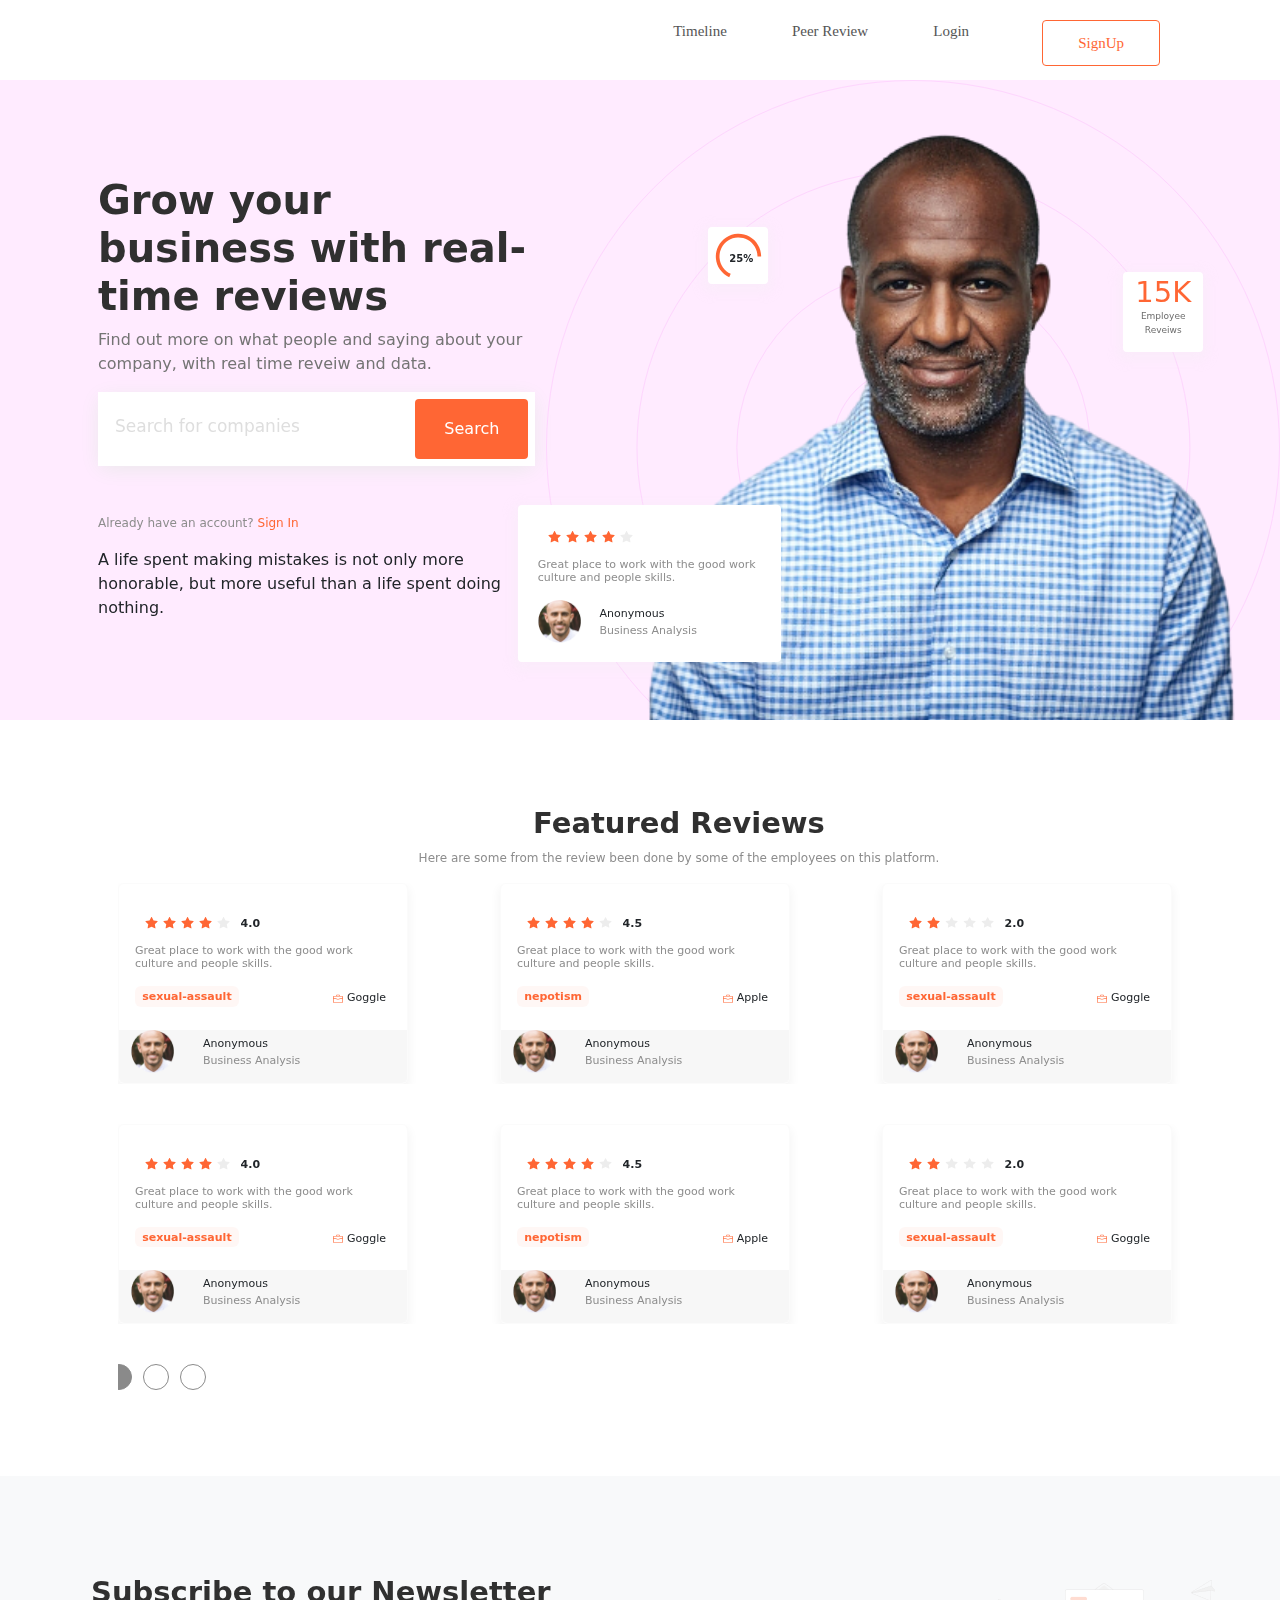
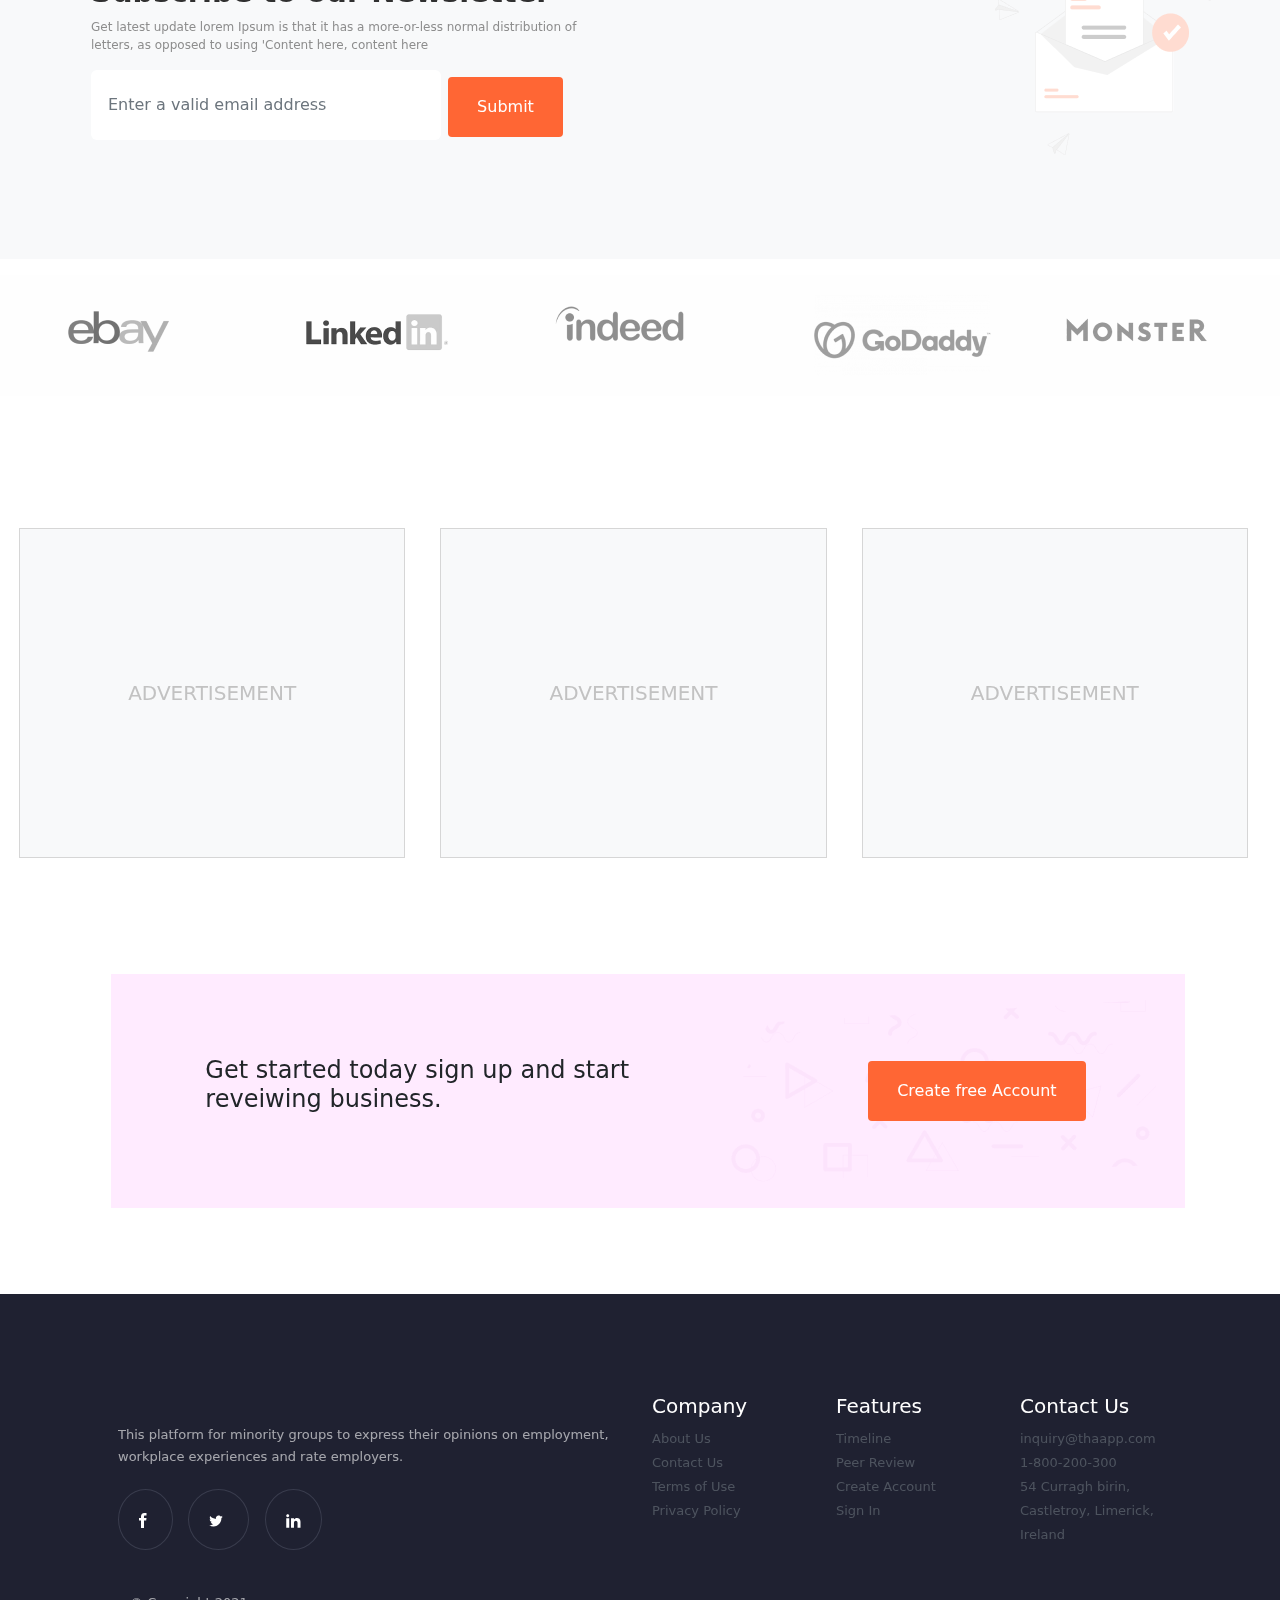
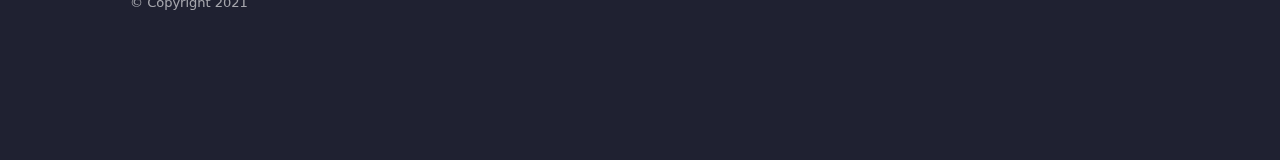
==== index.html @ 0070fe6b "chore: created page" ====
<!doctype html>
<html lang="en">

<head>
  <meta charset="utf-8">
  <meta name="viewport" content="width=device-width, initial-scale=1">
  <meta name="description" content="">
  <title>The AP{</title>

  <link rel="canonical" href="https://getbootstrap.com/docs/5.0/examples/product/">


  <!-- Bootstrap core CSS -->
  <link href="assets/dist/css/bootstrap.min.css" rel="stylesheet">



  <!-- Custom styles for this project -->
  <link href="product.css" rel="stylesheet">
</head>

<body>

  <header class="site-header sticky-top py-1">
    <nav class="container d-flex flex-column flex-md-row justify-content-right">

      <div class="nav-item">
        <a class="py-2 d-none d-md-inline-block" href="#">Timeline</a>
        <a class="py-2 d-none d-md-inline-block" href="#">Peer Review </a>
        <a class="py-2 d-none d-md-inline-block" href="#">Login</a>
        <a class="py-2 d-none d-md-inline-block btn" href="#"><button class="transparent-button">SignUp</button></a>

      </div>
    </nav>
  </header>

  <main>
    <div class="position-relative overflow-hidden text-left bg-lilac bg-banner">
      <div class="col-md-5 p-lg-5 mx-auto my-5 ml-50 banner">
        <h1 class="display-4 text">Grow your business
          with real-time reviews</h1>
        <p class="lead sub-text">Find out more on what people and saying about your company, with real time reveiw and
          data.</p>
        <form class="search-wrapper cf">
          <input type="text" placeholder="Search for companies" required style="box-shadow: none">
          <button type="submit">Search</button>
        </form>
        <p class="mt-5">Already have an account? <span class="theme-color">Sign In</span></p>
        <blockquote>
          A life spent making mistakes is not only more honorable, but more useful than a life spent doing nothing.
        </blockquote>
      </div>
      <svg width="734" height="734" viewBox="0 0 734 734" fill="none" xmlns="http://www.w3.org/2000/svg"
        id="undertone-svg">
        <circle cx="367.427" cy="367.427" r="276.457" stroke="#FED5FE" />
        <circle cx="367" cy="367" r="366.5" stroke="#FED5FE" />
        <circle cx="367.427" cy="367.427" r="176.599" stroke="#FED5FE" />
        <circle cx="367" cy="367" r="80.5814" stroke="#FED5FE" />
      </svg>
      <div class="biz-card header-biz biz-15k">
        <h2 class="theme-color">15K</h2>
        <p>Employee
          Reveiws</p>
      </div>
      <div class="biz-card header-biz height-auto">
        <div class="safe-container">
          <span><strong>25%</strong></span>
          <svg width="47" height="45" viewBox="0 0 47 45" fill="none" xmlns="http://www.w3.org/2000/svg">
            <path
              d="M46.1362 23.4797C46.1362 19.4046 45.0371 15.4049 42.9546 11.902C40.8721 8.39909 37.8834 5.52273 34.3033 3.57595C30.7232 1.62916 26.6843 0.684024 22.6122 0.840111C18.54 0.996199 14.5853 2.24773 11.1648 4.46285C7.74422 6.67797 4.98445 9.77467 3.17622 13.4267C1.36798 17.0787 0.578238 21.1508 0.890183 25.214C1.20213 29.2772 2.60422 33.1811 4.94873 36.5143C7.29324 39.8475 10.4934 42.4866 14.212 44.1536L15.7135 40.8042C12.5974 39.4072 9.91569 37.1957 7.95102 34.4025C5.98635 31.6093 4.81142 28.338 4.55002 24.9331C4.28861 21.5281 4.95041 18.1158 6.46568 15.0554C7.98096 11.9951 10.2936 9.40007 13.16 7.54383C16.0264 5.68759 19.3403 4.63882 22.7528 4.50802C26.1652 4.37722 29.5497 5.16923 32.5498 6.80062C35.5498 8.432 38.0544 10.8423 39.7994 13.7777C41.5445 16.7131 42.4656 20.0648 42.4656 23.4797H46.1362Z"
              fill="#FF6634" />
          </svg>
        </div>
      </div>
      <div class="biz-card client header-testimonial">
        <div class="stars">
          <svg width="13" height="13" viewBox="0 0 13 13" fill="none" xmlns="http://www.w3.org/2000/svg">
            <path d="M3.19697 12.3552C2.90272 12.5062 2.56882 12.2416 2.62828 11.9039L3.26101 8.29815L0.575358 5.73981C0.324556 5.50044 0.454912 5.06287 0.791095 5.01561L4.52493 4.48503L6.18984 1.18648C6.34001 0.889175 6.74633 0.889175 6.89651 1.18648L8.56141 4.48503L12.2952 5.01561C12.6314 5.06287 12.7618 5.50044 12.5102 5.73981L9.82534 8.29815L10.4581 11.9039C10.5175 12.2416 10.1836 12.5062 9.88937 12.3552L6.54203 10.6354L3.19621 12.3552H3.19697Z" fill="#FF6634"/>
          </svg>
          <svg width="13" height="13" viewBox="0 0 13 13" fill="none" xmlns="http://www.w3.org/2000/svg">
            <path d="M3.19697 12.3552C2.90272 12.5062 2.56882 12.2416 2.62828 11.9039L3.26101 8.29815L0.575358 5.73981C0.324556 5.50044 0.454912 5.06287 0.791095 5.01561L4.52493 4.48503L6.18984 1.18648C6.34001 0.889175 6.74633 0.889175 6.89651 1.18648L8.56141 4.48503L12.2952 5.01561C12.6314 5.06287 12.7618 5.50044 12.5102 5.73981L9.82534 8.29815L10.4581 11.9039C10.5175 12.2416 10.1836 12.5062 9.88937 12.3552L6.54203 10.6354L3.19621 12.3552H3.19697Z" fill="#FF6634"/>
            </svg>
            <svg width="13" height="13" viewBox="0 0 13 13" fill="none" xmlns="http://www.w3.org/2000/svg">
              <path d="M3.19697 12.3552C2.90272 12.5062 2.56882 12.2416 2.62828 11.9039L3.26101 8.29815L0.575358 5.73981C0.324556 5.50044 0.454912 5.06287 0.791095 5.01561L4.52493 4.48503L6.18984 1.18648C6.34001 0.889175 6.74633 0.889175 6.89651 1.18648L8.56141 4.48503L12.2952 5.01561C12.6314 5.06287 12.7618 5.50044 12.5102 5.73981L9.82534 8.29815L10.4581 11.9039C10.5175 12.2416 10.1836 12.5062 9.88937 12.3552L6.54203 10.6354L3.19621 12.3552H3.19697Z" fill="#FF6634"/>
              </svg>
              <svg width="13" height="13" viewBox="0 0 13 13" fill="none" xmlns="http://www.w3.org/2000/svg">
                <path d="M3.19697 12.3552C2.90272 12.5062 2.56882 12.2416 2.62828 11.9039L3.26101 8.29815L0.575358 5.73981C0.324556 5.50044 0.454912 5.06287 0.791095 5.01561L4.52493 4.48503L6.18984 1.18648C6.34001 0.889175 6.74633 0.889175 6.89651 1.18648L8.56141 4.48503L12.2952 5.01561C12.6314 5.06287 12.7618 5.50044 12.5102 5.73981L9.82534 8.29815L10.4581 11.9039C10.5175 12.2416 10.1836 12.5062 9.88937 12.3552L6.54203 10.6354L3.19621 12.3552H3.19697Z" fill="#FF6634"/>
                </svg>
                <svg width="13" height="13" viewBox="0 0 13 13" fill="none" xmlns="http://www.w3.org/2000/svg">
                  <path d="M3.1825 12.3552C2.88824 12.5062 2.55435 12.2416 2.61381 11.9039L3.24653 8.29815L0.560882 5.73981C0.310079 5.50044 0.440435 5.06287 0.776618 5.01561L4.51046 4.48503L6.17536 1.18648C6.32554 0.889175 6.73185 0.889175 6.88203 1.18648L8.54693 4.48503L12.2808 5.01561C12.617 5.06287 12.7473 5.50044 12.4957 5.73981L9.81086 8.29815L10.4436 11.9039C10.503 12.2416 10.1691 12.5062 9.87489 12.3552L6.52755 10.6354L3.18173 12.3552H3.1825Z" fill="#EDEDED"/>
                  </svg>
                                                            
            
        </div>
        <p>Great place to work with the good work culture and people skills.</p>
        <div class="row">
          <div class="col-md-3">          <img src="assets/img/ellipse1.png" alt="" class="img im-circle">
          </div>
          <div class="col-md-9">
            <span>Anonymous</span>
            <p>Business Analysis</p>
          </div>
        </div>
      </div>
      <img src="assets/img/man.png" alt="" srcset="" class="man-img">


</div>


    <div class="d-md-flex flex-md-equal w-100 my-md-3 ps-md-3" id="review-section">
      <div class="col-lg-10 offset-lg-1">
      <div class="text-center">
        <h4 class="section-header">
          Featured Reviews
        </h4>
        <p>Here are some from the review been done by some of the employees on this platform.</p>
      </div>
          <div class="row reviews-row">
            <div class="col-md-4">
              <div class="biz-card card client">
                <div class="card-body">
                  <div class="stars card-body">
                    <svg width="13" height="13" viewBox="0 0 13 13" fill="none" xmlns="http://www.w3.org/2000/svg">
                      <path d="M3.19697 12.3552C2.90272 12.5062 2.56882 12.2416 2.62828 11.9039L3.26101 8.29815L0.575358 5.73981C0.324556 5.50044 0.454912 5.06287 0.791095 5.01561L4.52493 4.48503L6.18984 1.18648C6.34001 0.889175 6.74633 0.889175 6.89651 1.18648L8.56141 4.48503L12.2952 5.01561C12.6314 5.06287 12.7618 5.50044 12.5102 5.73981L9.82534 8.29815L10.4581 11.9039C10.5175 12.2416 10.1836 12.5062 9.88937 12.3552L6.54203 10.6354L3.19621 12.3552H3.19697Z" fill="#FF6634"/>
                    </svg>
                    <svg width="13" height="13" viewBox="0 0 13 13" fill="none" xmlns="http://www.w3.org/2000/svg">
                      <path d="M3.19697 12.3552C2.90272 12.5062 2.56882 12.2416 2.62828 11.9039L3.26101 8.29815L0.575358 5.73981C0.324556 5.50044 0.454912 5.06287 0.791095 5.01561L4.52493 4.48503L6.18984 1.18648C6.34001 0.889175 6.74633 0.889175 6.89651 1.18648L8.56141 4.48503L12.2952 5.01561C12.6314 5.06287 12.7618 5.50044 12.5102 5.73981L9.82534 8.29815L10.4581 11.9039C10.5175 12.2416 10.1836 12.5062 9.88937 12.3552L6.54203 10.6354L3.19621 12.3552H3.19697Z" fill="#FF6634"/>
                      </svg>
                      <svg width="13" height="13" viewBox="0 0 13 13" fill="none" xmlns="http://www.w3.org/2000/svg">
                        <path d="M3.19697 12.3552C2.90272 12.5062 2.56882 12.2416 2.62828 11.9039L3.26101 8.29815L0.575358 5.73981C0.324556 5.50044 0.454912 5.06287 0.791095 5.01561L4.52493 4.48503L6.18984 1.18648C6.34001 0.889175 6.74633 0.889175 6.89651 1.18648L8.56141 4.48503L12.2952 5.01561C12.6314 5.06287 12.7618 5.50044 12.5102 5.73981L9.82534 8.29815L10.4581 11.9039C10.5175 12.2416 10.1836 12.5062 9.88937 12.3552L6.54203 10.6354L3.19621 12.3552H3.19697Z" fill="#FF6634"/>
                        </svg>
                        <svg width="13" height="13" viewBox="0 0 13 13" fill="none" xmlns="http://www.w3.org/2000/svg">
                          <path d="M3.19697 12.3552C2.90272 12.5062 2.56882 12.2416 2.62828 11.9039L3.26101 8.29815L0.575358 5.73981C0.324556 5.50044 0.454912 5.06287 0.791095 5.01561L4.52493 4.48503L6.18984 1.18648C6.34001 0.889175 6.74633 0.889175 6.89651 1.18648L8.56141 4.48503L12.2952 5.01561C12.6314 5.06287 12.7618 5.50044 12.5102 5.73981L9.82534 8.29815L10.4581 11.9039C10.5175 12.2416 10.1836 12.5062 9.88937 12.3552L6.54203 10.6354L3.19621 12.3552H3.19697Z" fill="#FF6634"/>
                          </svg>
                          <svg width="13" height="13" viewBox="0 0 13 13" fill="none" xmlns="http://www.w3.org/2000/svg">
                            <path d="M3.1825 12.3552C2.88824 12.5062 2.55435 12.2416 2.61381 11.9039L3.24653 8.29815L0.560882 5.73981C0.310079 5.50044 0.440435 5.06287 0.776618 5.01561L4.51046 4.48503L6.17536 1.18648C6.32554 0.889175 6.73185 0.889175 6.88203 1.18648L8.54693 4.48503L12.2808 5.01561C12.617 5.06287 12.7473 5.50044 12.4957 5.73981L9.81086 8.29815L10.4436 11.9039C10.503 12.2416 10.1691 12.5062 9.87489 12.3552L6.52755 10.6354L3.18173 12.3552H3.1825Z" fill="#EDEDED"/>
                            </svg>
                            &nbsp;<span><strong>4.0</strong></span>
                          </div>
                          <p>Great place to work with the good work culture and people skills.</p>
                          <div>
                            <span class="badge badge-orange">
                              sexual-assault
                            </span>
                            <span class="float-right">
                              <svg width="10" height="9" viewBox="0 0 10 9" fill="none" xmlns="http://www.w3.org/2000/svg">
                                <path d="M4.0625 0.625C3.81386 0.625 3.5754 0.723772 3.39959 0.899587C3.22377 1.0754 3.125 1.31386 3.125 1.5625V1.875H0.9375C0.68886 1.875 0.450403 1.97377 0.274587 2.14959C0.098772 2.3254 0 2.56386 0 2.8125L0 7.8125C0 8.06114 0.098772 8.2996 0.274587 8.47541C0.450403 8.65123 0.68886 8.75 0.9375 8.75H9.0625C9.31114 8.75 9.5496 8.65123 9.72541 8.47541C9.90123 8.2996 10 8.06114 10 7.8125V2.8125C10 2.56386 9.90123 2.3254 9.72541 2.14959C9.5496 1.97377 9.31114 1.875 9.0625 1.875H6.875V1.5625C6.875 1.31386 6.77623 1.0754 6.60041 0.899587C6.4246 0.723772 6.18614 0.625 5.9375 0.625H4.0625ZM4.0625 1.25H5.9375C6.02038 1.25 6.09987 1.28292 6.15847 1.34153C6.21708 1.40013 6.25 1.47962 6.25 1.5625V1.875H3.75V1.5625C3.75 1.47962 3.78292 1.40013 3.84153 1.34153C3.90013 1.28292 3.97962 1.25 4.0625 1.25ZM5.24125 5.57125L9.375 4.46938V7.8125C9.375 7.89538 9.34208 7.97487 9.28347 8.03347C9.22487 8.09208 9.14538 8.125 9.0625 8.125H0.9375C0.85462 8.125 0.775134 8.09208 0.716529 8.03347C0.657924 7.97487 0.625 7.89538 0.625 7.8125V4.46875L4.75875 5.57125C4.91683 5.61335 5.08317 5.61335 5.24125 5.57125ZM0.9375 2.5H9.0625C9.14538 2.5 9.22487 2.53292 9.28347 2.59153C9.34208 2.65013 9.375 2.72962 9.375 2.8125V3.8225L5.08062 4.9675C5.0278 4.98161 4.9722 4.98161 4.91937 4.9675L0.625 3.8225V2.8125C0.625 2.72962 0.657924 2.65013 0.716529 2.59153C0.775134 2.53292 0.85462 2.5 0.9375 2.5Z" fill="#FF6634"/>
                              </svg>
                              <span>Goggle</span>
                            </span>
                          </div>
                </div>
                        <div class="row card-footer">
                          <div class="col-md-3">          <img src="assets/img/ellipse1.png" alt="" class="img im-circle">
                          </div>
                          <div class="col-md-9">
                            <span>Anonymous</span>
                            <p>Business Analysis</p>
                          </div>
                        </div>
                      </div>
            </div>
            <div class="col-md-4">
              <div class="biz-card card client">
                <div class="card-body">
                  <div class="stars card-body">
                    <svg width="13" height="13" viewBox="0 0 13 13" fill="none" xmlns="http://www.w3.org/2000/svg">
                      <path d="M3.19697 12.3552C2.90272 12.5062 2.56882 12.2416 2.62828 11.9039L3.26101 8.29815L0.575358 5.73981C0.324556 5.50044 0.454912 5.06287 0.791095 5.01561L4.52493 4.48503L6.18984 1.18648C6.34001 0.889175 6.74633 0.889175 6.89651 1.18648L8.56141 4.48503L12.2952 5.01561C12.6314 5.06287 12.7618 5.50044 12.5102 5.73981L9.82534 8.29815L10.4581 11.9039C10.5175 12.2416 10.1836 12.5062 9.88937 12.3552L6.54203 10.6354L3.19621 12.3552H3.19697Z" fill="#FF6634"/>
                    </svg>
                    <svg width="13" height="13" viewBox="0 0 13 13" fill="none" xmlns="http://www.w3.org/2000/svg">
                      <path d="M3.19697 12.3552C2.90272 12.5062 2.56882 12.2416 2.62828 11.9039L3.26101 8.29815L0.575358 5.73981C0.324556 5.50044 0.454912 5.06287 0.791095 5.01561L4.52493 4.48503L6.18984 1.18648C6.34001 0.889175 6.74633 0.889175 6.89651 1.18648L8.56141 4.48503L12.2952 5.01561C12.6314 5.06287 12.7618 5.50044 12.5102 5.73981L9.82534 8.29815L10.4581 11.9039C10.5175 12.2416 10.1836 12.5062 9.88937 12.3552L6.54203 10.6354L3.19621 12.3552H3.19697Z" fill="#FF6634"/>
                      </svg>
                      <svg width="13" height="13" viewBox="0 0 13 13" fill="none" xmlns="http://www.w3.org/2000/svg">
                        <path d="M3.19697 12.3552C2.90272 12.5062 2.56882 12.2416 2.62828 11.9039L3.26101 8.29815L0.575358 5.73981C0.324556 5.50044 0.454912 5.06287 0.791095 5.01561L4.52493 4.48503L6.18984 1.18648C6.34001 0.889175 6.74633 0.889175 6.89651 1.18648L8.56141 4.48503L12.2952 5.01561C12.6314 5.06287 12.7618 5.50044 12.5102 5.73981L9.82534 8.29815L10.4581 11.9039C10.5175 12.2416 10.1836 12.5062 9.88937 12.3552L6.54203 10.6354L3.19621 12.3552H3.19697Z" fill="#FF6634"/>
                        </svg>
                        <svg width="13" height="13" viewBox="0 0 13 13" fill="none" xmlns="http://www.w3.org/2000/svg">
                          <path d="M3.19697 12.3552C2.90272 12.5062 2.56882 12.2416 2.62828 11.9039L3.26101 8.29815L0.575358 5.73981C0.324556 5.50044 0.454912 5.06287 0.791095 5.01561L4.52493 4.48503L6.18984 1.18648C6.34001 0.889175 6.74633 0.889175 6.89651 1.18648L8.56141 4.48503L12.2952 5.01561C12.6314 5.06287 12.7618 5.50044 12.5102 5.73981L9.82534 8.29815L10.4581 11.9039C10.5175 12.2416 10.1836 12.5062 9.88937 12.3552L6.54203 10.6354L3.19621 12.3552H3.19697Z" fill="#FF6634"/>
                          </svg>
                          <svg width="13" height="11" viewBox="0 0 13 11" fill="none" xmlns="http://www.w3.org/2000/svg">
                            <path d="M3.27352 10.617C2.98603 10.7532 2.65981 10.5146 2.71791 10.21L3.33608 6.95817L0.712181 4.65092C0.467145 4.43504 0.594504 4.04042 0.922957 3.99779L4.57095 3.51929L6.19757 0.544478C6.3443 0.276353 6.74127 0.276353 6.88799 0.544478L8.51462 3.51929L12.1626 3.99779C12.4911 4.04042 12.6184 4.43504 12.3726 4.65092L9.74948 6.95817L10.3677 10.21C10.4258 10.5146 10.0995 10.7532 9.81205 10.617L6.54167 9.06604L3.27277 10.617H3.27352Z" fill="#EDEDED"/>
                            </svg>
                            &nbsp;<span><strong>4.5</strong></span>
                          
                            
                                                                    
                          </div>
                          <p>Great place to work with the good work culture and people skills.</p>
                          <div>
                            <span class="badge badge-orange">
                              nepotism
                            </span>
                            <span class="float-right">
                              <svg width="10" height="9" viewBox="0 0 10 9" fill="none" xmlns="http://www.w3.org/2000/svg">
                                <path d="M4.0625 0.625C3.81386 0.625 3.5754 0.723772 3.39959 0.899587C3.22377 1.0754 3.125 1.31386 3.125 1.5625V1.875H0.9375C0.68886 1.875 0.450403 1.97377 0.274587 2.14959C0.098772 2.3254 0 2.56386 0 2.8125L0 7.8125C0 8.06114 0.098772 8.2996 0.274587 8.47541C0.450403 8.65123 0.68886 8.75 0.9375 8.75H9.0625C9.31114 8.75 9.5496 8.65123 9.72541 8.47541C9.90123 8.2996 10 8.06114 10 7.8125V2.8125C10 2.56386 9.90123 2.3254 9.72541 2.14959C9.5496 1.97377 9.31114 1.875 9.0625 1.875H6.875V1.5625C6.875 1.31386 6.77623 1.0754 6.60041 0.899587C6.4246 0.723772 6.18614 0.625 5.9375 0.625H4.0625ZM4.0625 1.25H5.9375C6.02038 1.25 6.09987 1.28292 6.15847 1.34153C6.21708 1.40013 6.25 1.47962 6.25 1.5625V1.875H3.75V1.5625C3.75 1.47962 3.78292 1.40013 3.84153 1.34153C3.90013 1.28292 3.97962 1.25 4.0625 1.25ZM5.24125 5.57125L9.375 4.46938V7.8125C9.375 7.89538 9.34208 7.97487 9.28347 8.03347C9.22487 8.09208 9.14538 8.125 9.0625 8.125H0.9375C0.85462 8.125 0.775134 8.09208 0.716529 8.03347C0.657924 7.97487 0.625 7.89538 0.625 7.8125V4.46875L4.75875 5.57125C4.91683 5.61335 5.08317 5.61335 5.24125 5.57125ZM0.9375 2.5H9.0625C9.14538 2.5 9.22487 2.53292 9.28347 2.59153C9.34208 2.65013 9.375 2.72962 9.375 2.8125V3.8225L5.08062 4.9675C5.0278 4.98161 4.9722 4.98161 4.91937 4.9675L0.625 3.8225V2.8125C0.625 2.72962 0.657924 2.65013 0.716529 2.59153C0.775134 2.53292 0.85462 2.5 0.9375 2.5Z" fill="#FF6634"/>
                              </svg>
                              <span>Apple</span>
                            </span>
                          </div>
                </div>
                        <div class="row card-footer">
                          <div class="col-md-3">          <img src="assets/img/ellipse1.png" alt="" class="img im-circle">
                          </div>
                          <div class="col-md-9">
                            <span>Anonymous</span>
                            <p>Business Analysis</p>
                          </div>
                        </div>
                      </div>
            </div>
            <div class="col-md-4">
              <div class="biz-card card client">
                <div class="card-body">
                  <div class="stars card-body">
                    <svg width="13" height="13" viewBox="0 0 13 13" fill="none" xmlns="http://www.w3.org/2000/svg">
                      <path d="M3.19697 12.3552C2.90272 12.5062 2.56882 12.2416 2.62828 11.9039L3.26101 8.29815L0.575358 5.73981C0.324556 5.50044 0.454912 5.06287 0.791095 5.01561L4.52493 4.48503L6.18984 1.18648C6.34001 0.889175 6.74633 0.889175 6.89651 1.18648L8.56141 4.48503L12.2952 5.01561C12.6314 5.06287 12.7618 5.50044 12.5102 5.73981L9.82534 8.29815L10.4581 11.9039C10.5175 12.2416 10.1836 12.5062 9.88937 12.3552L6.54203 10.6354L3.19621 12.3552H3.19697Z" fill="#FF6634"/>
                    </svg>
                    <svg width="13" height="13" viewBox="0 0 13 13" fill="none" xmlns="http://www.w3.org/2000/svg">
                      <path d="M3.19697 12.3552C2.90272 12.5062 2.56882 12.2416 2.62828 11.9039L3.26101 8.29815L0.575358 5.73981C0.324556 5.50044 0.454912 5.06287 0.791095 5.01561L4.52493 4.48503L6.18984 1.18648C6.34001 0.889175 6.74633 0.889175 6.89651 1.18648L8.56141 4.48503L12.2952 5.01561C12.6314 5.06287 12.7618 5.50044 12.5102 5.73981L9.82534 8.29815L10.4581 11.9039C10.5175 12.2416 10.1836 12.5062 9.88937 12.3552L6.54203 10.6354L3.19621 12.3552H3.19697Z" fill="#FF6634"/>
                      </svg>
                      <svg width="13" height="11" viewBox="0 0 13 11" fill="none" xmlns="http://www.w3.org/2000/svg">
                        <path d="M3.37769 10.617C3.0902 10.7532 2.76398 10.5146 2.82208 10.21L3.44025 6.95817L0.816353 4.65092C0.571317 4.43504 0.698676 4.04042 1.02713 3.99779L4.67512 3.51929L6.30174 0.544478C6.44847 0.276353 6.84544 0.276353 6.99217 0.544478L8.61879 3.51929L12.2668 3.99779C12.5952 4.04042 12.7226 4.43504 12.4768 4.65092L9.85365 6.95817L10.4718 10.21C10.5299 10.5146 10.2037 10.7532 9.91622 10.617L6.64584 9.06604L3.37695 10.617H3.37769Z" fill="#EDEDED"/>
                        </svg>
                        <svg width="13" height="11" viewBox="0 0 13 11" fill="none" xmlns="http://www.w3.org/2000/svg">
                          <path d="M3.37769 10.617C3.0902 10.7532 2.76398 10.5146 2.82208 10.21L3.44025 6.95817L0.816353 4.65092C0.571317 4.43504 0.698676 4.04042 1.02713 3.99779L4.67512 3.51929L6.30174 0.544478C6.44847 0.276353 6.84544 0.276353 6.99217 0.544478L8.61879 3.51929L12.2668 3.99779C12.5952 4.04042 12.7226 4.43504 12.4768 4.65092L9.85365 6.95817L10.4718 10.21C10.5299 10.5146 10.2037 10.7532 9.91622 10.617L6.64584 9.06604L3.37695 10.617H3.37769Z" fill="#EDEDED"/>
                          </svg>
                          <svg width="13" height="11" viewBox="0 0 13 11" fill="none" xmlns="http://www.w3.org/2000/svg">
                            <path d="M3.37769 10.617C3.0902 10.7532 2.76398 10.5146 2.82208 10.21L3.44025 6.95817L0.816353 4.65092C0.571317 4.43504 0.698676 4.04042 1.02713 3.99779L4.67512 3.51929L6.30174 0.544478C6.44847 0.276353 6.84544 0.276353 6.99217 0.544478L8.61879 3.51929L12.2668 3.99779C12.5952 4.04042 12.7226 4.43504 12.4768 4.65092L9.85365 6.95817L10.4718 10.21C10.5299 10.5146 10.2037 10.7532 9.91622 10.617L6.64584 9.06604L3.37695 10.617H3.37769Z" fill="#EDEDED"/>
                            </svg>
                                                                              
                            &nbsp;<span><strong>2.0</strong></span>
                                                                    
                          </div>
                          <p>Great place to work with the good work culture and people skills.</p>
                          <div>
                            <span class="badge badge-orange">
                              sexual-assault
                            </span>
                            <span class="float-right">
                              <svg width="10" height="9" viewBox="0 0 10 9" fill="none" xmlns="http://www.w3.org/2000/svg">
                                <path d="M4.0625 0.625C3.81386 0.625 3.5754 0.723772 3.39959 0.899587C3.22377 1.0754 3.125 1.31386 3.125 1.5625V1.875H0.9375C0.68886 1.875 0.450403 1.97377 0.274587 2.14959C0.098772 2.3254 0 2.56386 0 2.8125L0 7.8125C0 8.06114 0.098772 8.2996 0.274587 8.47541C0.450403 8.65123 0.68886 8.75 0.9375 8.75H9.0625C9.31114 8.75 9.5496 8.65123 9.72541 8.47541C9.90123 8.2996 10 8.06114 10 7.8125V2.8125C10 2.56386 9.90123 2.3254 9.72541 2.14959C9.5496 1.97377 9.31114 1.875 9.0625 1.875H6.875V1.5625C6.875 1.31386 6.77623 1.0754 6.60041 0.899587C6.4246 0.723772 6.18614 0.625 5.9375 0.625H4.0625ZM4.0625 1.25H5.9375C6.02038 1.25 6.09987 1.28292 6.15847 1.34153C6.21708 1.40013 6.25 1.47962 6.25 1.5625V1.875H3.75V1.5625C3.75 1.47962 3.78292 1.40013 3.84153 1.34153C3.90013 1.28292 3.97962 1.25 4.0625 1.25ZM5.24125 5.57125L9.375 4.46938V7.8125C9.375 7.89538 9.34208 7.97487 9.28347 8.03347C9.22487 8.09208 9.14538 8.125 9.0625 8.125H0.9375C0.85462 8.125 0.775134 8.09208 0.716529 8.03347C0.657924 7.97487 0.625 7.89538 0.625 7.8125V4.46875L4.75875 5.57125C4.91683 5.61335 5.08317 5.61335 5.24125 5.57125ZM0.9375 2.5H9.0625C9.14538 2.5 9.22487 2.53292 9.28347 2.59153C9.34208 2.65013 9.375 2.72962 9.375 2.8125V3.8225L5.08062 4.9675C5.0278 4.98161 4.9722 4.98161 4.91937 4.9675L0.625 3.8225V2.8125C0.625 2.72962 0.657924 2.65013 0.716529 2.59153C0.775134 2.53292 0.85462 2.5 0.9375 2.5Z" fill="#FF6634"/>
                              </svg>
                              <span>Goggle</span>
                            </span>
                          </div>
                </div>
                        <div class="row card-footer">
                          <div class="col-md-3">          <img src="assets/img/ellipse1.png" alt="" class="img im-circle">
                          </div>
                          <div class="col-md-9">
                            <span>Anonymous</span>
                            <p>Business Analysis</p>
                          </div>
                        </div>
                      </div>
            </div>
          </div>
          <div class="row reviews-row">
            <div class="col-md-4">
              <div class="biz-card card client">
                <div class="card-body">
                  <div class="stars card-body">
                    <svg width="13" height="13" viewBox="0 0 13 13" fill="none" xmlns="http://www.w3.org/2000/svg">
                      <path d="M3.19697 12.3552C2.90272 12.5062 2.56882 12.2416 2.62828 11.9039L3.26101 8.29815L0.575358 5.73981C0.324556 5.50044 0.454912 5.06287 0.791095 5.01561L4.52493 4.48503L6.18984 1.18648C6.34001 0.889175 6.74633 0.889175 6.89651 1.18648L8.56141 4.48503L12.2952 5.01561C12.6314 5.06287 12.7618 5.50044 12.5102 5.73981L9.82534 8.29815L10.4581 11.9039C10.5175 12.2416 10.1836 12.5062 9.88937 12.3552L6.54203 10.6354L3.19621 12.3552H3.19697Z" fill="#FF6634"/>
                    </svg>
                    <svg width="13" height="13" viewBox="0 0 13 13" fill="none" xmlns="http://www.w3.org/2000/svg">
                      <path d="M3.19697 12.3552C2.90272 12.5062 2.56882 12.2416 2.62828 11.9039L3.26101 8.29815L0.575358 5.73981C0.324556 5.50044 0.454912 5.06287 0.791095 5.01561L4.52493 4.48503L6.18984 1.18648C6.34001 0.889175 6.74633 0.889175 6.89651 1.18648L8.56141 4.48503L12.2952 5.01561C12.6314 5.06287 12.7618 5.50044 12.5102 5.73981L9.82534 8.29815L10.4581 11.9039C10.5175 12.2416 10.1836 12.5062 9.88937 12.3552L6.54203 10.6354L3.19621 12.3552H3.19697Z" fill="#FF6634"/>
                      </svg>
                      <svg width="13" height="13" viewBox="0 0 13 13" fill="none" xmlns="http://www.w3.org/2000/svg">
                        <path d="M3.19697 12.3552C2.90272 12.5062 2.56882 12.2416 2.62828 11.9039L3.26101 8.29815L0.575358 5.73981C0.324556 5.50044 0.454912 5.06287 0.791095 5.01561L4.52493 4.48503L6.18984 1.18648C6.34001 0.889175 6.74633 0.889175 6.89651 1.18648L8.56141 4.48503L12.2952 5.01561C12.6314 5.06287 12.7618 5.50044 12.5102 5.73981L9.82534 8.29815L10.4581 11.9039C10.5175 12.2416 10.1836 12.5062 9.88937 12.3552L6.54203 10.6354L3.19621 12.3552H3.19697Z" fill="#FF6634"/>
                        </svg>
                        <svg width="13" height="13" viewBox="0 0 13 13" fill="none" xmlns="http://www.w3.org/2000/svg">
                          <path d="M3.19697 12.3552C2.90272 12.5062 2.56882 12.2416 2.62828 11.9039L3.26101 8.29815L0.575358 5.73981C0.324556 5.50044 0.454912 5.06287 0.791095 5.01561L4.52493 4.48503L6.18984 1.18648C6.34001 0.889175 6.74633 0.889175 6.89651 1.18648L8.56141 4.48503L12.2952 5.01561C12.6314 5.06287 12.7618 5.50044 12.5102 5.73981L9.82534 8.29815L10.4581 11.9039C10.5175 12.2416 10.1836 12.5062 9.88937 12.3552L6.54203 10.6354L3.19621 12.3552H3.19697Z" fill="#FF6634"/>
                          </svg>
                          <svg width="13" height="13" viewBox="0 0 13 13" fill="none" xmlns="http://www.w3.org/2000/svg">
                            <path d="M3.1825 12.3552C2.88824 12.5062 2.55435 12.2416 2.61381 11.9039L3.24653 8.29815L0.560882 5.73981C0.310079 5.50044 0.440435 5.06287 0.776618 5.01561L4.51046 4.48503L6.17536 1.18648C6.32554 0.889175 6.73185 0.889175 6.88203 1.18648L8.54693 4.48503L12.2808 5.01561C12.617 5.06287 12.7473 5.50044 12.4957 5.73981L9.81086 8.29815L10.4436 11.9039C10.503 12.2416 10.1691 12.5062 9.87489 12.3552L6.52755 10.6354L3.18173 12.3552H3.1825Z" fill="#EDEDED"/>
                            </svg>
                            &nbsp;<span><strong>4.0</strong></span>
                          </div>
                          <p>Great place to work with the good work culture and people skills.</p>
                          <div>
                            <span class="badge badge-orange">
                              sexual-assault
                            </span>
                            <span class="float-right">
                              <svg width="10" height="9" viewBox="0 0 10 9" fill="none" xmlns="http://www.w3.org/2000/svg">
                                <path d="M4.0625 0.625C3.81386 0.625 3.5754 0.723772 3.39959 0.899587C3.22377 1.0754 3.125 1.31386 3.125 1.5625V1.875H0.9375C0.68886 1.875 0.450403 1.97377 0.274587 2.14959C0.098772 2.3254 0 2.56386 0 2.8125L0 7.8125C0 8.06114 0.098772 8.2996 0.274587 8.47541C0.450403 8.65123 0.68886 8.75 0.9375 8.75H9.0625C9.31114 8.75 9.5496 8.65123 9.72541 8.47541C9.90123 8.2996 10 8.06114 10 7.8125V2.8125C10 2.56386 9.90123 2.3254 9.72541 2.14959C9.5496 1.97377 9.31114 1.875 9.0625 1.875H6.875V1.5625C6.875 1.31386 6.77623 1.0754 6.60041 0.899587C6.4246 0.723772 6.18614 0.625 5.9375 0.625H4.0625ZM4.0625 1.25H5.9375C6.02038 1.25 6.09987 1.28292 6.15847 1.34153C6.21708 1.40013 6.25 1.47962 6.25 1.5625V1.875H3.75V1.5625C3.75 1.47962 3.78292 1.40013 3.84153 1.34153C3.90013 1.28292 3.97962 1.25 4.0625 1.25ZM5.24125 5.57125L9.375 4.46938V7.8125C9.375 7.89538 9.34208 7.97487 9.28347 8.03347C9.22487 8.09208 9.14538 8.125 9.0625 8.125H0.9375C0.85462 8.125 0.775134 8.09208 0.716529 8.03347C0.657924 7.97487 0.625 7.89538 0.625 7.8125V4.46875L4.75875 5.57125C4.91683 5.61335 5.08317 5.61335 5.24125 5.57125ZM0.9375 2.5H9.0625C9.14538 2.5 9.22487 2.53292 9.28347 2.59153C9.34208 2.65013 9.375 2.72962 9.375 2.8125V3.8225L5.08062 4.9675C5.0278 4.98161 4.9722 4.98161 4.91937 4.9675L0.625 3.8225V2.8125C0.625 2.72962 0.657924 2.65013 0.716529 2.59153C0.775134 2.53292 0.85462 2.5 0.9375 2.5Z" fill="#FF6634"/>
                              </svg>
                              <span>Goggle</span>
                            </span>
                          </div>
                </div>
                        <div class="row card-footer">
                          <div class="col-md-3">          <img src="assets/img/ellipse1.png" alt="" class="img im-circle">
                          </div>
                          <div class="col-md-9">
                            <span>Anonymous</span>
                            <p>Business Analysis</p>
                          </div>
                        </div>
                      </div>
            </div>
            <div class="col-md-4">
              <div class="biz-card card client">
                <div class="card-body">
                  <div class="stars card-body">
                    <svg width="13" height="13" viewBox="0 0 13 13" fill="none" xmlns="http://www.w3.org/2000/svg">
                      <path d="M3.19697 12.3552C2.90272 12.5062 2.56882 12.2416 2.62828 11.9039L3.26101 8.29815L0.575358 5.73981C0.324556 5.50044 0.454912 5.06287 0.791095 5.01561L4.52493 4.48503L6.18984 1.18648C6.34001 0.889175 6.74633 0.889175 6.89651 1.18648L8.56141 4.48503L12.2952 5.01561C12.6314 5.06287 12.7618 5.50044 12.5102 5.73981L9.82534 8.29815L10.4581 11.9039C10.5175 12.2416 10.1836 12.5062 9.88937 12.3552L6.54203 10.6354L3.19621 12.3552H3.19697Z" fill="#FF6634"/>
                    </svg>
                    <svg width="13" height="13" viewBox="0 0 13 13" fill="none" xmlns="http://www.w3.org/2000/svg">
                      <path d="M3.19697 12.3552C2.90272 12.5062 2.56882 12.2416 2.62828 11.9039L3.26101 8.29815L0.575358 5.73981C0.324556 5.50044 0.454912 5.06287 0.791095 5.01561L4.52493 4.48503L6.18984 1.18648C6.34001 0.889175 6.74633 0.889175 6.89651 1.18648L8.56141 4.48503L12.2952 5.01561C12.6314 5.06287 12.7618 5.50044 12.5102 5.73981L9.82534 8.29815L10.4581 11.9039C10.5175 12.2416 10.1836 12.5062 9.88937 12.3552L6.54203 10.6354L3.19621 12.3552H3.19697Z" fill="#FF6634"/>
                      </svg>
                      <svg width="13" height="13" viewBox="0 0 13 13" fill="none" xmlns="http://www.w3.org/2000/svg">
                        <path d="M3.19697 12.3552C2.90272 12.5062 2.56882 12.2416 2.62828 11.9039L3.26101 8.29815L0.575358 5.73981C0.324556 5.50044 0.454912 5.06287 0.791095 5.01561L4.52493 4.48503L6.18984 1.18648C6.34001 0.889175 6.74633 0.889175 6.89651 1.18648L8.56141 4.48503L12.2952 5.01561C12.6314 5.06287 12.7618 5.50044 12.5102 5.73981L9.82534 8.29815L10.4581 11.9039C10.5175 12.2416 10.1836 12.5062 9.88937 12.3552L6.54203 10.6354L3.19621 12.3552H3.19697Z" fill="#FF6634"/>
                        </svg>
                        <svg width="13" height="13" viewBox="0 0 13 13" fill="none" xmlns="http://www.w3.org/2000/svg">
                          <path d="M3.19697 12.3552C2.90272 12.5062 2.56882 12.2416 2.62828 11.9039L3.26101 8.29815L0.575358 5.73981C0.324556 5.50044 0.454912 5.06287 0.791095 5.01561L4.52493 4.48503L6.18984 1.18648C6.34001 0.889175 6.74633 0.889175 6.89651 1.18648L8.56141 4.48503L12.2952 5.01561C12.6314 5.06287 12.7618 5.50044 12.5102 5.73981L9.82534 8.29815L10.4581 11.9039C10.5175 12.2416 10.1836 12.5062 9.88937 12.3552L6.54203 10.6354L3.19621 12.3552H3.19697Z" fill="#FF6634"/>
                          </svg>
                          <svg width="13" height="11" viewBox="0 0 13 11" fill="none" xmlns="http://www.w3.org/2000/svg">
                            <path d="M3.27352 10.617C2.98603 10.7532 2.65981 10.5146 2.71791 10.21L3.33608 6.95817L0.712181 4.65092C0.467145 4.43504 0.594504 4.04042 0.922957 3.99779L4.57095 3.51929L6.19757 0.544478C6.3443 0.276353 6.74127 0.276353 6.88799 0.544478L8.51462 3.51929L12.1626 3.99779C12.4911 4.04042 12.6184 4.43504 12.3726 4.65092L9.74948 6.95817L10.3677 10.21C10.4258 10.5146 10.0995 10.7532 9.81205 10.617L6.54167 9.06604L3.27277 10.617H3.27352Z" fill="#EDEDED"/>
                            </svg>
                            &nbsp;<span><strong>4.5</strong></span>
                          
                            
                                                                    
                          </div>
                          <p>Great place to work with the good work culture and people skills.</p>
                          <div>
                            <span class="badge badge-orange">
                              nepotism
                            </span>
                            <span class="float-right">
                              <svg width="10" height="9" viewBox="0 0 10 9" fill="none" xmlns="http://www.w3.org/2000/svg">
                                <path d="M4.0625 0.625C3.81386 0.625 3.5754 0.723772 3.39959 0.899587C3.22377 1.0754 3.125 1.31386 3.125 1.5625V1.875H0.9375C0.68886 1.875 0.450403 1.97377 0.274587 2.14959C0.098772 2.3254 0 2.56386 0 2.8125L0 7.8125C0 8.06114 0.098772 8.2996 0.274587 8.47541C0.450403 8.65123 0.68886 8.75 0.9375 8.75H9.0625C9.31114 8.75 9.5496 8.65123 9.72541 8.47541C9.90123 8.2996 10 8.06114 10 7.8125V2.8125C10 2.56386 9.90123 2.3254 9.72541 2.14959C9.5496 1.97377 9.31114 1.875 9.0625 1.875H6.875V1.5625C6.875 1.31386 6.77623 1.0754 6.60041 0.899587C6.4246 0.723772 6.18614 0.625 5.9375 0.625H4.0625ZM4.0625 1.25H5.9375C6.02038 1.25 6.09987 1.28292 6.15847 1.34153C6.21708 1.40013 6.25 1.47962 6.25 1.5625V1.875H3.75V1.5625C3.75 1.47962 3.78292 1.40013 3.84153 1.34153C3.90013 1.28292 3.97962 1.25 4.0625 1.25ZM5.24125 5.57125L9.375 4.46938V7.8125C9.375 7.89538 9.34208 7.97487 9.28347 8.03347C9.22487 8.09208 9.14538 8.125 9.0625 8.125H0.9375C0.85462 8.125 0.775134 8.09208 0.716529 8.03347C0.657924 7.97487 0.625 7.89538 0.625 7.8125V4.46875L4.75875 5.57125C4.91683 5.61335 5.08317 5.61335 5.24125 5.57125ZM0.9375 2.5H9.0625C9.14538 2.5 9.22487 2.53292 9.28347 2.59153C9.34208 2.65013 9.375 2.72962 9.375 2.8125V3.8225L5.08062 4.9675C5.0278 4.98161 4.9722 4.98161 4.91937 4.9675L0.625 3.8225V2.8125C0.625 2.72962 0.657924 2.65013 0.716529 2.59153C0.775134 2.53292 0.85462 2.5 0.9375 2.5Z" fill="#FF6634"/>
                              </svg>
                              <span>Apple</span>
                            </span>
                          </div>
                </div>
                        <div class="row card-footer">
                          <div class="col-md-3">          <img src="assets/img/ellipse1.png" alt="" class="img im-circle">
                          </div>
                          <div class="col-md-9">
                            <span>Anonymous</span>
                            <p>Business Analysis</p>
                          </div>
                        </div>
                      </div>
            </div>
            <div class="col-md-4">
              <div class="biz-card card client">
                <div class="card-body">
                  <div class="stars card-body">
                    <svg width="13" height="13" viewBox="0 0 13 13" fill="none" xmlns="http://www.w3.org/2000/svg">
                      <path d="M3.19697 12.3552C2.90272 12.5062 2.56882 12.2416 2.62828 11.9039L3.26101 8.29815L0.575358 5.73981C0.324556 5.50044 0.454912 5.06287 0.791095 5.01561L4.52493 4.48503L6.18984 1.18648C6.34001 0.889175 6.74633 0.889175 6.89651 1.18648L8.56141 4.48503L12.2952 5.01561C12.6314 5.06287 12.7618 5.50044 12.5102 5.73981L9.82534 8.29815L10.4581 11.9039C10.5175 12.2416 10.1836 12.5062 9.88937 12.3552L6.54203 10.6354L3.19621 12.3552H3.19697Z" fill="#FF6634"/>
                    </svg>
                    <svg width="13" height="13" viewBox="0 0 13 13" fill="none" xmlns="http://www.w3.org/2000/svg">
                      <path d="M3.19697 12.3552C2.90272 12.5062 2.56882 12.2416 2.62828 11.9039L3.26101 8.29815L0.575358 5.73981C0.324556 5.50044 0.454912 5.06287 0.791095 5.01561L4.52493 4.48503L6.18984 1.18648C6.34001 0.889175 6.74633 0.889175 6.89651 1.18648L8.56141 4.48503L12.2952 5.01561C12.6314 5.06287 12.7618 5.50044 12.5102 5.73981L9.82534 8.29815L10.4581 11.9039C10.5175 12.2416 10.1836 12.5062 9.88937 12.3552L6.54203 10.6354L3.19621 12.3552H3.19697Z" fill="#FF6634"/>
                      </svg>
                      <svg width="13" height="11" viewBox="0 0 13 11" fill="none" xmlns="http://www.w3.org/2000/svg">
                        <path d="M3.37769 10.617C3.0902 10.7532 2.76398 10.5146 2.82208 10.21L3.44025 6.95817L0.816353 4.65092C0.571317 4.43504 0.698676 4.04042 1.02713 3.99779L4.67512 3.51929L6.30174 0.544478C6.44847 0.276353 6.84544 0.276353 6.99217 0.544478L8.61879 3.51929L12.2668 3.99779C12.5952 4.04042 12.7226 4.43504 12.4768 4.65092L9.85365 6.95817L10.4718 10.21C10.5299 10.5146 10.2037 10.7532 9.91622 10.617L6.64584 9.06604L3.37695 10.617H3.37769Z" fill="#EDEDED"/>
                        </svg>
                        <svg width="13" height="11" viewBox="0 0 13 11" fill="none" xmlns="http://www.w3.org/2000/svg">
                          <path d="M3.37769 10.617C3.0902 10.7532 2.76398 10.5146 2.82208 10.21L3.44025 6.95817L0.816353 4.65092C0.571317 4.43504 0.698676 4.04042 1.02713 3.99779L4.67512 3.51929L6.30174 0.544478C6.44847 0.276353 6.84544 0.276353 6.99217 0.544478L8.61879 3.51929L12.2668 3.99779C12.5952 4.04042 12.7226 4.43504 12.4768 4.65092L9.85365 6.95817L10.4718 10.21C10.5299 10.5146 10.2037 10.7532 9.91622 10.617L6.64584 9.06604L3.37695 10.617H3.37769Z" fill="#EDEDED"/>
                          </svg>
                          <svg width="13" height="11" viewBox="0 0 13 11" fill="none" xmlns="http://www.w3.org/2000/svg">
                            <path d="M3.37769 10.617C3.0902 10.7532 2.76398 10.5146 2.82208 10.21L3.44025 6.95817L0.816353 4.65092C0.571317 4.43504 0.698676 4.04042 1.02713 3.99779L4.67512 3.51929L6.30174 0.544478C6.44847 0.276353 6.84544 0.276353 6.99217 0.544478L8.61879 3.51929L12.2668 3.99779C12.5952 4.04042 12.7226 4.43504 12.4768 4.65092L9.85365 6.95817L10.4718 10.21C10.5299 10.5146 10.2037 10.7532 9.91622 10.617L6.64584 9.06604L3.37695 10.617H3.37769Z" fill="#EDEDED"/>
                            </svg>
                                                                              
                            &nbsp;<span><strong>2.0</strong></span>
                                                                    
                          </div>
                          <p>Great place to work with the good work culture and people skills.</p>
                          <div>
                            <span class="badge badge-orange">
                              sexual-assault
                            </span>
                            <span class="float-right">
                              <svg width="10" height="9" viewBox="0 0 10 9" fill="none" xmlns="http://www.w3.org/2000/svg">
                                <path d="M4.0625 0.625C3.81386 0.625 3.5754 0.723772 3.39959 0.899587C3.22377 1.0754 3.125 1.31386 3.125 1.5625V1.875H0.9375C0.68886 1.875 0.450403 1.97377 0.274587 2.14959C0.098772 2.3254 0 2.56386 0 2.8125L0 7.8125C0 8.06114 0.098772 8.2996 0.274587 8.47541C0.450403 8.65123 0.68886 8.75 0.9375 8.75H9.0625C9.31114 8.75 9.5496 8.65123 9.72541 8.47541C9.90123 8.2996 10 8.06114 10 7.8125V2.8125C10 2.56386 9.90123 2.3254 9.72541 2.14959C9.5496 1.97377 9.31114 1.875 9.0625 1.875H6.875V1.5625C6.875 1.31386 6.77623 1.0754 6.60041 0.899587C6.4246 0.723772 6.18614 0.625 5.9375 0.625H4.0625ZM4.0625 1.25H5.9375C6.02038 1.25 6.09987 1.28292 6.15847 1.34153C6.21708 1.40013 6.25 1.47962 6.25 1.5625V1.875H3.75V1.5625C3.75 1.47962 3.78292 1.40013 3.84153 1.34153C3.90013 1.28292 3.97962 1.25 4.0625 1.25ZM5.24125 5.57125L9.375 4.46938V7.8125C9.375 7.89538 9.34208 7.97487 9.28347 8.03347C9.22487 8.09208 9.14538 8.125 9.0625 8.125H0.9375C0.85462 8.125 0.775134 8.09208 0.716529 8.03347C0.657924 7.97487 0.625 7.89538 0.625 7.8125V4.46875L4.75875 5.57125C4.91683 5.61335 5.08317 5.61335 5.24125 5.57125ZM0.9375 2.5H9.0625C9.14538 2.5 9.22487 2.53292 9.28347 2.59153C9.34208 2.65013 9.375 2.72962 9.375 2.8125V3.8225L5.08062 4.9675C5.0278 4.98161 4.9722 4.98161 4.91937 4.9675L0.625 3.8225V2.8125C0.625 2.72962 0.657924 2.65013 0.716529 2.59153C0.775134 2.53292 0.85462 2.5 0.9375 2.5Z" fill="#FF6634"/>
                              </svg>
                              <span>Goggle</span>
                            </span>
                          </div>
                </div>
                        <div class="row card-footer">
                          <div class="col-md-3">          <img src="assets/img/ellipse1.png" alt="" class="img im-circle">
                          </div>
                          <div class="col-md-9">
                            <span>Anonymous</span>
                            <p>Business Analysis</p>
                          </div>
                        </div>
                      </div>
            </div>
          </div>
          <div class="row  control-circles">
            <div class="circle fill"></div>
            <div class="circle"></div>
            <div class="circle"></div>
          </div>
        </div>
    </div>

    <div class="d-md-flex flex-md-equal w-100 my-md-3 ps-md-3 bg-light newsletter-section">
     <div class="row">
       <div class="col-lg-5 ml-75">
        <div class="">
          <h4 class="section-header">
            Subscribe to our Newsletter
          </h4>
          <p class="">Get latest update lorem Ipsum is that it has a more-or-less normal distribution of letters, as opposed to using 'Content here, content here</p>
          <form class=" newsletter">
            <input type="text" placeholder="Enter a valid email address" class="form-control" required="" style="box-shadow: none">
            <button type="submit">Submit</button>
          </form>
        </div>
       </div>
       <div class="col-lg-6">
         <img src="assets/img/mail.png" class="float-right" alt="">
       </div>
     </div>
    </div>


    <div class="d-md-flex flex-md-equal w-100 my-md-3 ps-md-3 bg-off-white">
      <div class="row">
        <div class="col-lg-2 logos"><img src="assets/img/4.png" alt=""></div>
        <div class="col-lg-2 logos"><img src="assets/img/5.png" alt=""></div>
        <div class="col-lg-2 logos"><img src="assets/img/1.png" alt=""></div>
        <div class="col-lg-2 logos"><img src="assets/img/2.png" alt=""></div>
        <div class="col-lg-2 logos"><img src="assets/img/3.png" alt=""></div>

      </div>
     </div>


     <div class="d-md-flex flex-md-equal w-100 my-md-3 ps-md-3">
      <div class="row spec-auto">
        <div class="col-lg-4 pt-3 px-3  text-center overflow-hidden spec-padding">
          <div class="bg-light well">ADVERTISEMENT</div>
        </div>
        <div class="col-lg-4 pt-3 px-3  text-center overflow-hidden spec-padding">
          <div class="bg-light well">ADVERTISEMENT</div>
        </div>
        <div class="col-lg-4 pt-3 px-3  text-center overflow-hidden spec-padding">
          <div class="bg-light well">ADVERTISEMENT</div>

        </div>
      </div>

     </div>

     <div class="d-md-flex flex-md-equal w-100 my-md-3 ps-md-3">
      <div class="row">
        <div class="col-lg-10 offset-lg-1 bg-lilac">
          <div class="row p-82 soft-bg">
            <div class="col-md-6">
              <h4>Get started today sign up and 
                start reveiwing business. </h4>
            </div>
            <div class="col-md-6">
              <button class="float-right">Create free Account</button>
            </div>
          </div>
        </div>
      </div>


     </div>

    
  </main>

  <footer class="">
    <div class="row">

      <div class=" col-md-6 col-sm-12 col-xs-12 pl-30">
        <p>This platform for minority groups to express their opinions on employment, workplace experiences and rate employers. </p>
        <br><span>
          <span class="social-media">
            <svg width="8" height="15" viewBox="0 0 8 15" fill="none" xmlns="http://www.w3.org/2000/svg">
              <path d="M5 5V3.5C5 2.85 5.15 2.5 6.2 2.5H7.5V0H5.5C3 0 2 1.65 2 3.5V5H0V7.5H2V15H5V7.5H7.2L7.5 5H5Z" fill="white"/>
              </svg>              
          </span>&nbsp;&nbsp;

          <span class="social-media">
            <svg width="14" height="12" viewBox="0 0 14 12" fill="none" xmlns="http://www.w3.org/2000/svg">
              <path d="M13.75 1.81448C13.2445 2.03826 12.7083 2.18483 12.1593 2.2493C12.7373 1.90318 13.1698 1.35885 13.3765 0.717609C12.8329 1.03977 12.2385 1.26726 11.6187 1.39036C11.239 0.984432 10.7459 0.702138 10.2036 0.580185C9.66135 0.458231 9.09491 0.50226 8.57797 0.706546C8.06104 0.910832 7.61753 1.26592 7.30511 1.72565C6.99269 2.18537 6.82582 2.72846 6.82619 3.2843C6.82619 3.50198 6.85038 3.71292 6.89931 3.91486C5.79766 3.86064 4.7198 3.57489 3.73597 3.07624C2.75215 2.57759 1.88443 1.87723 1.18938 1.0208C0.942425 1.44352 0.812896 1.92454 0.814187 2.41411C0.814187 3.3743 1.30187 4.22255 2.04662 4.71923C1.60673 4.70528 1.17658 4.58607 0.79225 4.37161V4.40705C0.791869 5.04671 1.01299 5.66676 1.41804 6.16184C1.82308 6.65692 2.38706 6.99648 3.01412 7.1228C2.60635 7.23463 2.17832 7.25118 1.76313 7.17117C1.93998 7.72147 2.2843 8.20278 2.748 8.54788C3.21169 8.89298 3.7716 9.08462 4.3495 9.09605C3.77499 9.54699 3.11718 9.8802 2.41374 10.0766C1.7103 10.273 0.975022 10.3288 0.25 10.2407C1.51592 11.0554 2.98979 11.488 4.49519 11.4867C9.59031 11.4867 12.3769 7.26567 12.3769 3.60492C12.3769 3.4868 12.3724 3.3653 12.3679 3.24661C12.9094 2.85458 13.3773 2.36994 13.75 1.81505V1.81448Z" fill="white"/>
              </svg>
              
          </span>&nbsp;&nbsp;
          <span class="social-media">
            <svg width="15" height="14" viewBox="0 0 15 14" fill="none" xmlns="http://www.w3.org/2000/svg">
              <path d="M3.20499 1.75002C3.20479 2.14784 3.04656 2.52929 2.76512 2.81046C2.48367 3.09162 2.10206 3.24947 1.70424 3.24927C1.30641 3.24907 0.92496 3.09084 0.643796 2.8094C0.362632 2.52795 0.204788 2.14634 0.204987 1.74852C0.205186 1.35069 0.363412 0.969241 0.644857 0.688077C0.926302 0.406913 1.30791 0.249069 1.70574 0.249268C2.10356 0.249467 2.48501 0.407693 2.76618 0.689138C3.04734 0.970583 3.20519 1.35219 3.20499 1.75002ZM3.24999 4.36002H0.249987V13.75H3.24999V4.36002ZM7.98999 4.36002H5.00499V13.75H7.95999V8.82252C7.95999 6.07752 11.5375 5.82252 11.5375 8.82252V13.75H14.5V7.80252C14.5 3.17502 9.20499 3.34752 7.95999 5.62002L7.98999 4.36002Z" fill="white"/>
              </svg>
              
          </span>
        </span>
      </div>
      <div class="col-md-2 col-sm-12 col-xs-12">
        <h5>Company</h5>
        <ul class="list-unstyled text-small">
          <li><a class="link-secondary" href="#">About Us</a></li>
          <li><a class="link-secondary" href="#">Contact Us</a></li>
          <li><a class="link-secondary" href="#">Terms of Use</a></li>
          <li><a class="link-secondary" href="#">Privacy Policy</a></li>
        </ul>
      </div>
      <div class=" col-md-2 col-sm-12 col-xs-12">
        <h5>Features</h5>
        <ul class="list-unstyled text-small">
          <li><a class="link-secondary" href="#">Timeline</a></li>
          <li><a class="link-secondary" href="#">Peer Review</a></li>
          <li><a class="link-secondary" href="#">Create Account</a></li>
          <li><a class="link-secondary" href="#">Sign In</a></li>
        </ul>
      </div>
      <div class=" col-md-2 col-sm-12 col-xs-12">
        <h5>Contact Us</h5>
        <ul class="list-unstyled text-small">
          <li><a class="link-secondary" href="#">inquiry@thaapp.com</a></li>
          <li><a class="link-secondary" href="#">1-800-200-300</a></li>
          <li><a class="link-secondary" href="#">54 Curragh birin,
            Castletroy,
            Limerick, Ireland</a></li>
        </ul>
      </div>
    </div>
    <div class="row pl-30">
      <div class="col-md-12">
        <p>© Copyright 2021 </p>
      </div>
    </div>
  </footer>


  <script src="assets/dist/js/bootstrap.bundle.min.js"></script>
<style>
  
</style>

</body>

</html>
---- product.css ----
*{
  padding: 0px;
  margin: 0px;
  overflow-x: hidden;
}
.container {
  max-width: auto;
}

/*
 * Custom translucent site header
 */




.site-header {
  background-color: #ffffff;
  -webkit-backdrop-filter: saturate(180%) blur(20px);
  backdrop-filter: saturate(180%) blur(20px);
  height: 80px;
}
.site-header a {
  color: #555555;
  transition: color .15s ease-in-out;
  font-family: Montserrat;
  font-style: normal;
  font-weight: normal;
  font-size: 15px;
  line-height: 18px;
  text-decoration: none;
  padding: 30px;

}
.site-header a:hover {
  color: #FF6634;
  text-decoration: none;
}
.justify-content-right{
  justify-content: right;
}

/*
 * Dummy devices (replace them with your own or something else entirely!)
 */

.man-img{
    position: absolute;
    top: 11px;
    right: -120px;
    width: 74%;
}
.ml-50{
    margin-left: 50px !important;
}


/*
 * Extra utilities
 */

 .transparent-button{
   background:transparent;
   color: #FF6634;
   border: 1px solid #FF6634;
   padding: 13px 35px;

 }
 .bd-placeholder-img {
  font-size: 1.125rem;
  text-anchor: middle;
  -webkit-user-select: none;
  -moz-user-select: none;
  user-select: none;
}

@media (min-width: 768px) {
  .bd-placeholder-img-lg {
    font-size: 3.5rem;
  }
}
 .bg-lilac{
   background: #FFEBFF;
 }
 .bg-banner{
  height: 640px;
 }
 #undertone-svg{
    position: absolute;
    top: 0px;
    right: 0px;
 }
 .biz-card{
   /* Rectangle 7 */
  background: #FFFFFF;
  /* shadow */
  box-shadow: 0px 4px 11px 5px rgba(239, 239, 239, 0.25);
  border-radius: 4px;
 }
 .theme-color{
   color: #FF6634;
 }
 .header-biz{
    width: 80px;
    text-align: center;
    height: 80px;
    padding: 3px;
 }
 .header-biz p{
  font-size: 9px;
  color: #6C6C6C;
  margin: 0px;
 }
  .header-biz h2{
  font-size: 29px;
  line-height: 35px;
  margin: 0px;
 }
.height-auto{
    width: 60px;
    text-align: center;
    height: auto;
    padding: 6px;
    position: absolute;
    top: 23%;
    right: 40%;

}
.newsletter-section{
  padding: 99px 30px;
}
.ml-75{
  margin-left: 75px;
}
.logos{
  margin: 20px;
}
.safe-container{
    position: relative;
}
.bg-off-white{
  background-color: #FEFEFE;
}
.well{
  border: 1px solid #D6D6D6;
    color: #C2C2C2;
    text-align: center;
    font-size: 20px;
    text-transform: capitalize;
    padding: 149px 40px;
}
.safe-container span{
      position: absolute;
    top: 40%;
    font-size: 10px;
    left: 32%;

}
 .biz-15k{
    position: absolute;
    top: 30%;
    right: 6%;

 }
.banner .text{
  font-weight: 900 !important;
    color: #303030;
    font-size: 40px;
}
.banner .sub-text{
      font-size: 16px;
    color: #747474;

}

button{
  background: #FF6634;
  padding: 37px;
  color: #fff;
  border-radius: 4px;
  padding: 18px 29px;
  margin: 7px;
  border: #FF6634;
  cursor: pointer;
}

/* 
/*Clearing Floats*/
.cf:before, .cf:after{
    content:"";
    display:table;
}

.cf:after{
    clear:both;
}

.cf{
    zoom:1;
}    
/* Form wrapper styling */

.search-wrapper {
   background: white;
    box-shadow: 0 4px 20px -2px #e9e9e9;

}

/* Form text input */

.search-wrapper input {
    padding: 23px 17px;
    float: left;
    border: 0;
    border-radius: 6px;
    background: #fff;
    border-radius: 40px;
    border-top-style: none;
}

.search-wrapper input:focus {
    outline: 0;
    background: #fff;
    box-shadow: 0 0 2px rgba(0,0,0,0.8) inset;
}

.search-wrapper input::-webkit-input-placeholder {
   color: #DEDEDE;
  font-size: 17px;
}

.search-wrapper input:-moz-placeholder {
   color: #DEDEDE;
  font-size: 17px;
}

.search-wrapper input:-ms-input-placeholder {
   color: #DEDEDE;
  padding-left: 20px;
  font-size: 17px;
}   
.newsletter input{
  width: 70%;
  padding: 23px 17px;
    float: left;
    border: 0;
    border-radius: 6px;
    background: #fff;
    border-top-style: none;
}

/* Form submit button */
.search-wrapper button {
    overflow: visible;
    position: relative;
    float: right;
    border: 0;
    cursor: pointer;
}  

main p{
  color:#8D8D8D ;
  font-size: 12px;
}


.search-wrapper button::-moz-focus-inner { /* remove extra button spacing for Mozilla Firefox */
    border: 0;
    padding: 0;
}   

.biz-card img{
  height: 43px;
  width: 43px;

}
.biz-card.client span,.biz-card.client p{
  font-size: 11px;
  line-height: 13px;
}
.stars{
  padding: 10px;
}
.section-header{
  color: #303030;
  font-size: 29px;
  line-height: 35px;
  font-weight: 800;
}
.biz-card.header-testimonial{
  width: 263px;
  text-align: left;
  padding: 9px 20px;
  right: 39%;
  position: absolute;
  bottom: 9%;
  z-index: 999;
}
.biz-card.card{
  width: 290px;
  text-align: left;
  z-index: 999;
  background: #FFFFFF;
  border: 1px solid #FBFBFB;
  box-sizing: border-box;
  box-shadow: 0px 5px 10px 2px rgba(0, 0, 0, 0.04);
  border-radius: 6px;
}
.card.card-body, .card.card-footer{
  padding: 9px 20px;
}
.card .badge{
  background: #FF66340D;
  color: #FF6634;
  border-radius: 6px;
}
.float-right{
  float: right;
  margin: 5px;
}
.card-footer{
  border: navajowhite;
  margin: 0px;
  padding: 0px;

}
.reviews-row{
  margin-bottom: 40px;

}
#review-section{
  padding: 70px 40px;
}

.control-circles{
  /* display: inline-flex; */
  text-align: center;
}
.control-circles .circle{
  height: 26px;
  margin-right: 11px;
  width: 4px;
  border: 1px solid #8A8A8A;
  border-radius: 50%;

}
.p-82{
  padding: 82px !important;
}
.control-circles .circle.fill{
  background: #8A8A8A;
}
.spec-padding{
    padding-right: 2rem!important;
    padding-left: 3px !important;
}
.row.soft-bg{
  background-image: url(assets/img/Rectangle39.png);
  background-position: right;
  background-repeat: no-repeat;
}
.spec-auto{
  width: 90%;
  margin-left: auto;
  margin-right: auto;

  margin-bottom: 100px;
  margin-top: 100px;

}
.flex-equal > * {
  flex: 1;
}
footer{
  background-color: #1F2131;
  color: #FFFFFF;
  padding: 100px;
  margin-top: 70px;


}
footer li a, footer p{
  text-decoration: none;
  font-size: 13px;
  line-height: 22px;
  color: #FFFFFF;
  opacity: .6;

}
span .social-media{

  height: auto;
  width: auto;
  padding: 20px;
border-radius: 50%;

border: 1px solid #393C4D;
box-sizing: border-box;
}
.pl-30{
  padding: 30px;
}
@media (min-width: 768px) {
  .flex-md-equal > * {
    flex: 1;
  }
}

@media(max-width: 700px){
  footer{
    padding: 27px !important;
  }
  .ml-75 {
    margin-left: 0px;
  }
  #review-section .col-lg-10{
    margin-left: 20px;
  }
  .man-img, .biz-card{
    display: none;
  }
  #undertone-svg{
    opacity: .2;
  }
}
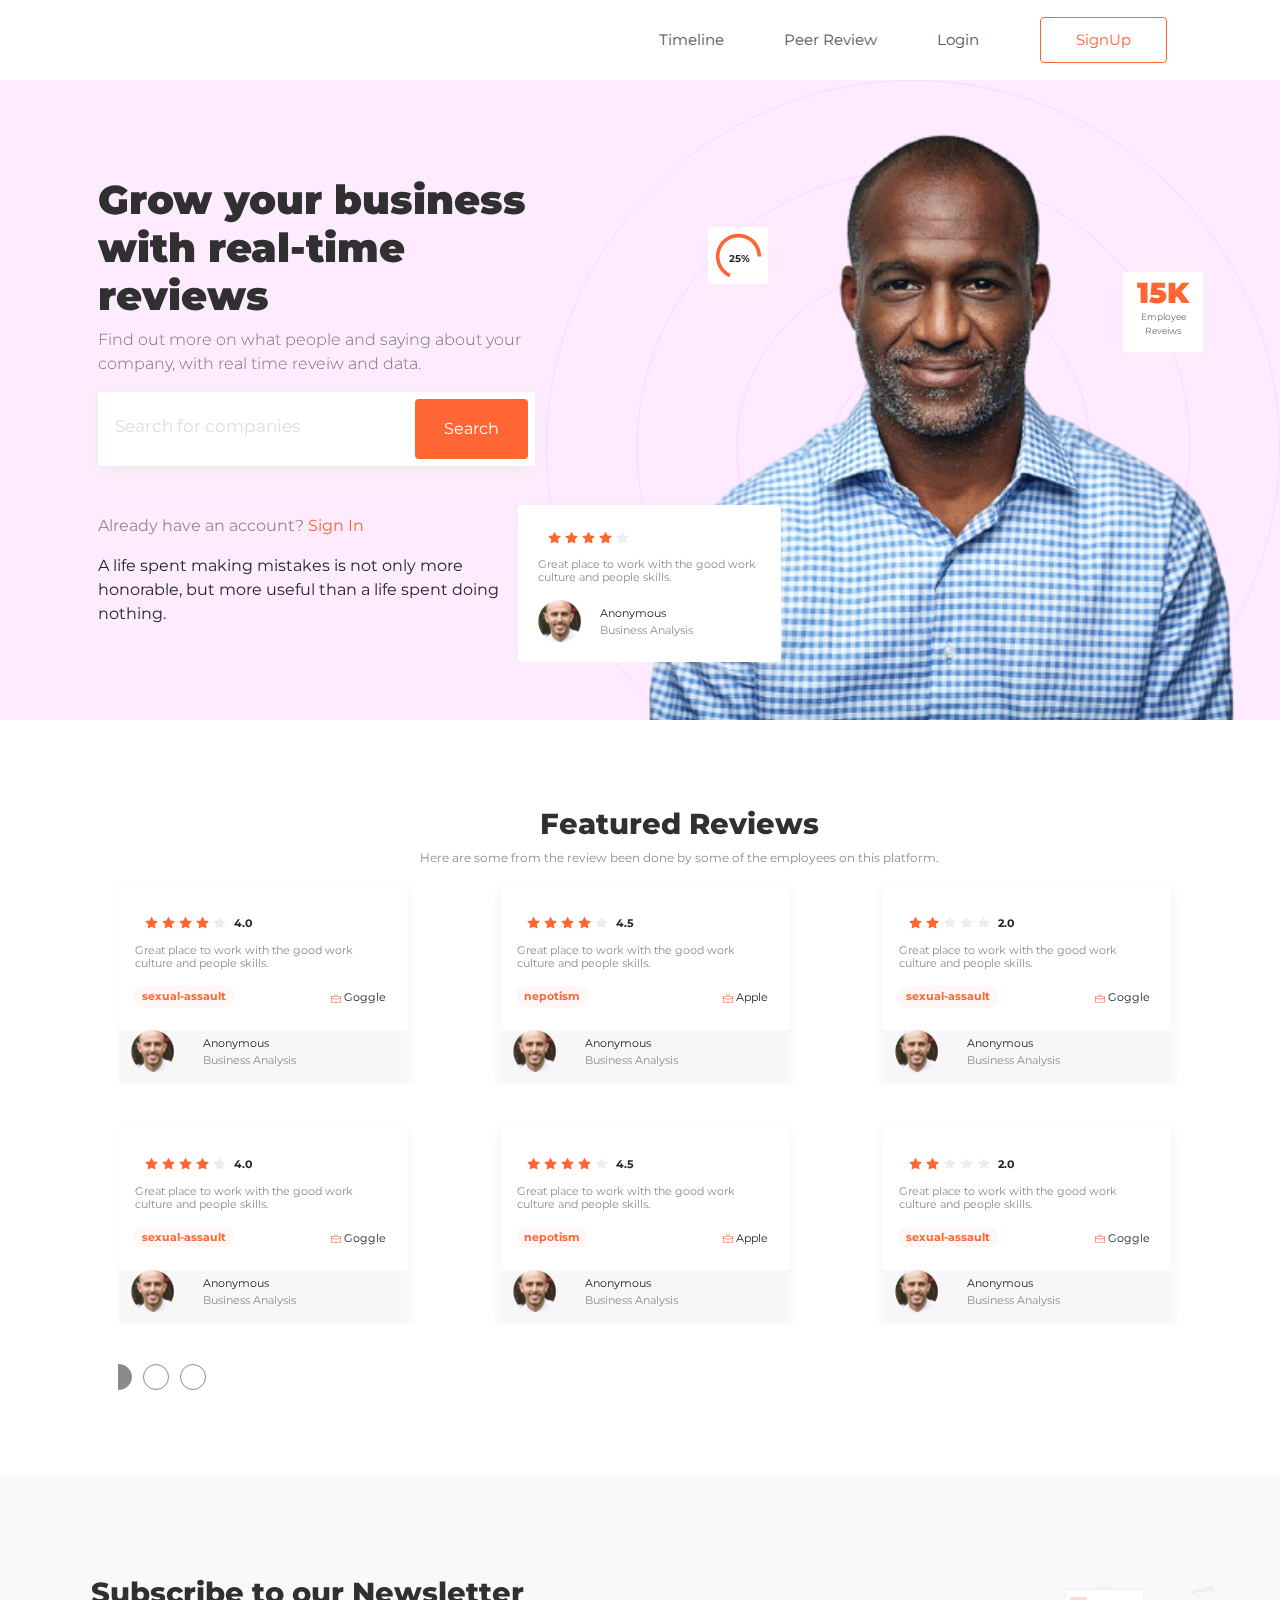
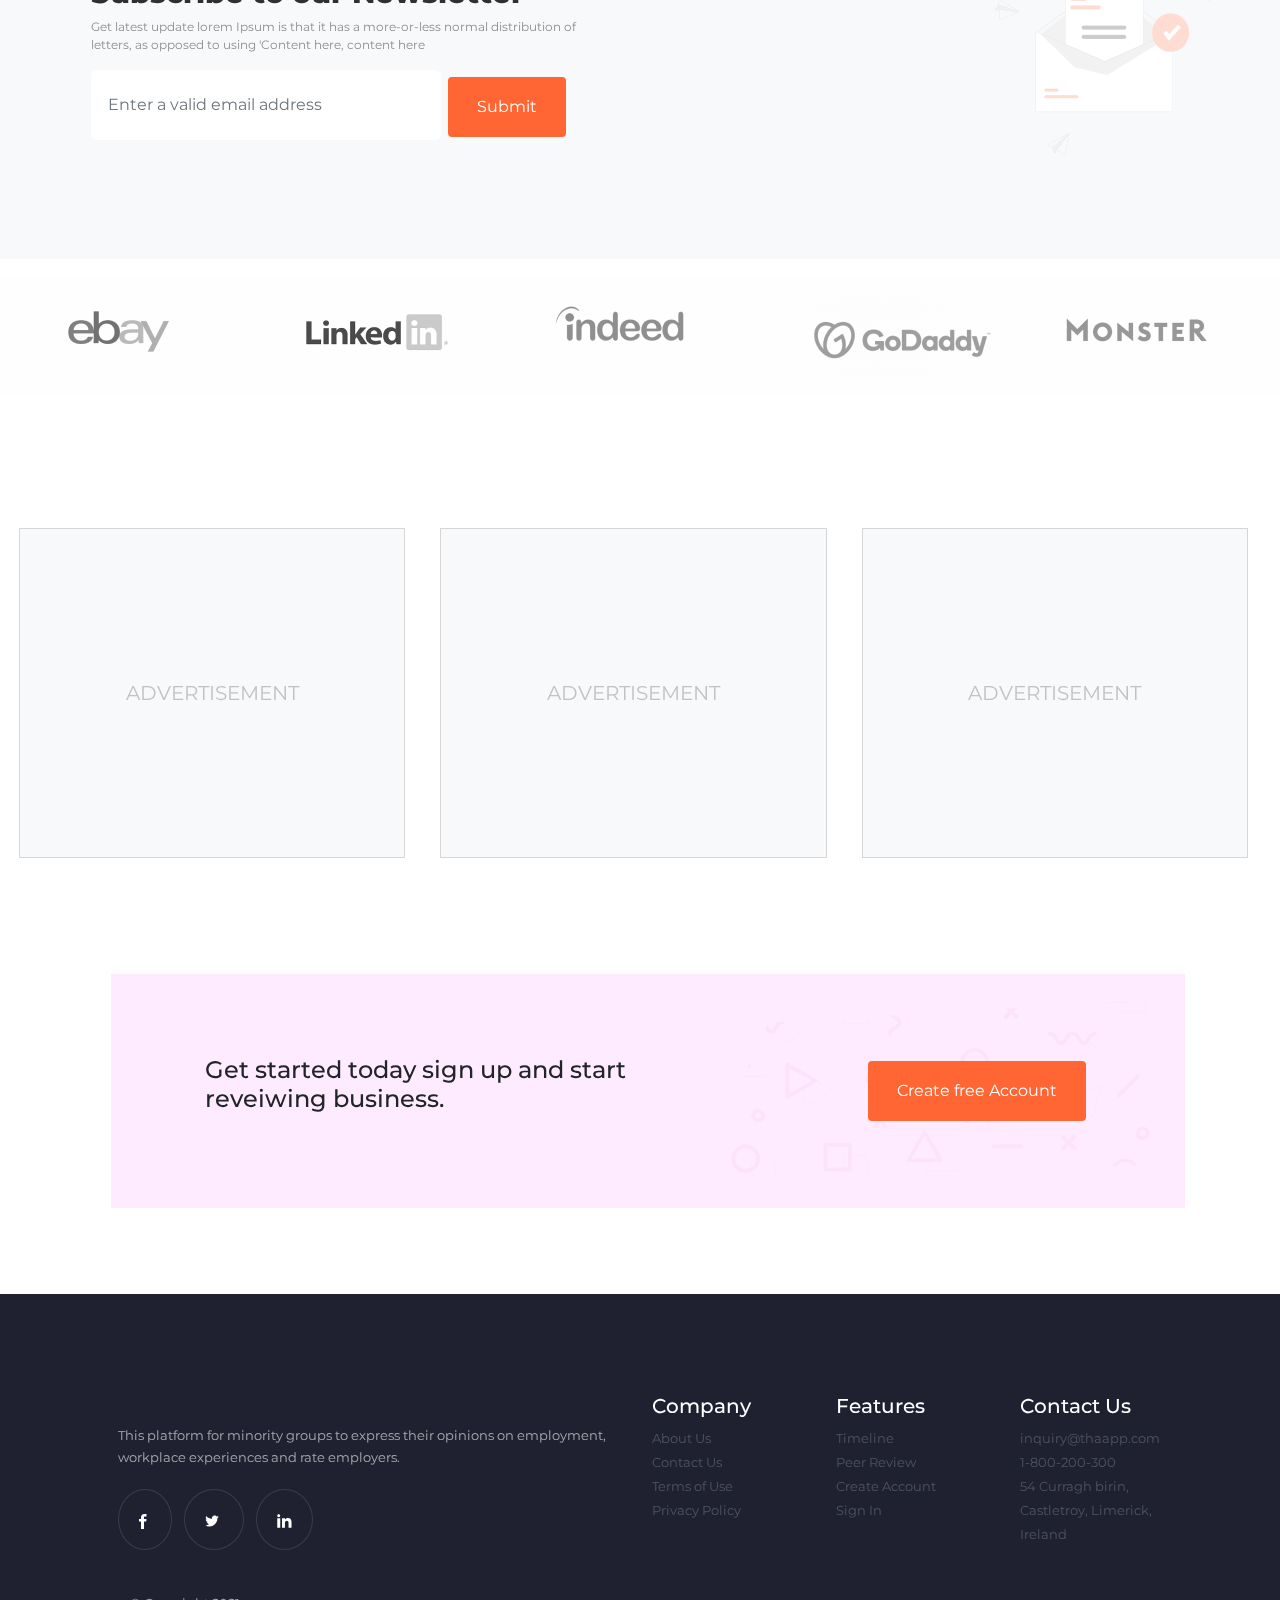
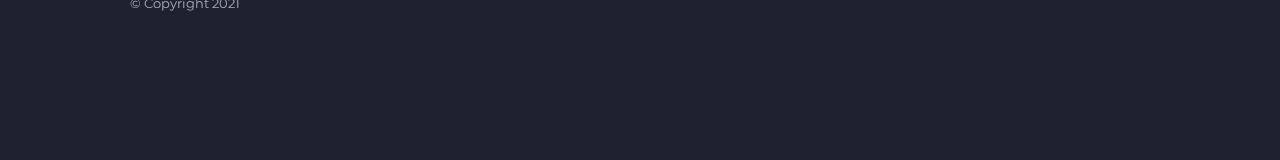
==== commit a9c20706: "chore: fixed issues" ====
--- a/index.html
+++ b/index.html
@@ -8,6 +8,9 @@
   <title>The AP{</title>
 
   <link rel="canonical" href="https://getbootstrap.com/docs/5.0/examples/product/">
+  <link rel="preconnect" href="https://fonts.googleapis.com">
+  <link rel="preconnect" href="https://fonts.gstatic.com" crossorigin>
+  <link href="https://fonts.googleapis.com/css2?family=Montserrat:wght@500&display=swap" rel="stylesheet">
 
 
   <!-- Bootstrap core CSS -->
@@ -22,13 +25,14 @@
 <body>
 
   <header class="site-header sticky-top py-1">
-    <nav class="container d-flex flex-column flex-md-row justify-content-right">
-
-      <div class="nav-item">
+    <nav class="container d-flex flex-column flex-md-row justify-content-right" style="height: 100%;">
+
+      <div class="nav-item d-flex align-items-center">
         <a class="py-2 d-none d-md-inline-block" href="#">Timeline</a>
         <a class="py-2 d-none d-md-inline-block" href="#">Peer Review </a>
         <a class="py-2 d-none d-md-inline-block" href="#">Login</a>
-        <a class="py-2 d-none d-md-inline-block btn" href="#"><button class="transparent-button">SignUp</button></a>
+        <a class="py-2 d-none d-md-inline-block btn" href="#"><button class="transparent-button"
+            style="margin : 0px !important">SignUp</button></a>
 
       </div>
     </nav>
@@ -45,7 +49,8 @@
           <input type="text" placeholder="Search for companies" required style="box-shadow: none">
           <button type="submit">Search</button>
         </form>
-        <p class="mt-5">Already have an account? <span class="theme-color">Sign In</span></p>
+        <p class="mt-5" style="font-size: 16px;font-weight: 400;">Already have an account? <span
+            class="theme-color">Sign In</span></p>
         <blockquote>
           A life spent making mistakes is not only more honorable, but more useful than a life spent doing nothing.
         </blockquote>
@@ -75,26 +80,36 @@
       <div class="biz-card client header-testimonial">
         <div class="stars">
           <svg width="13" height="13" viewBox="0 0 13 13" fill="none" xmlns="http://www.w3.org/2000/svg">
-            <path d="M3.19697 12.3552C2.90272 12.5062 2.56882 12.2416 2.62828 11.9039L3.26101 8.29815L0.575358 5.73981C0.324556 5.50044 0.454912 5.06287 0.791095 5.01561L4.52493 4.48503L6.18984 1.18648C6.34001 0.889175 6.74633 0.889175 6.89651 1.18648L8.56141 4.48503L12.2952 5.01561C12.6314 5.06287 12.7618 5.50044 12.5102 5.73981L9.82534 8.29815L10.4581 11.9039C10.5175 12.2416 10.1836 12.5062 9.88937 12.3552L6.54203 10.6354L3.19621 12.3552H3.19697Z" fill="#FF6634"/>
+            <path
+              d="M3.19697 12.3552C2.90272 12.5062 2.56882 12.2416 2.62828 11.9039L3.26101 8.29815L0.575358 5.73981C0.324556 5.50044 0.454912 5.06287 0.791095 5.01561L4.52493 4.48503L6.18984 1.18648C6.34001 0.889175 6.74633 0.889175 6.89651 1.18648L8.56141 4.48503L12.2952 5.01561C12.6314 5.06287 12.7618 5.50044 12.5102 5.73981L9.82534 8.29815L10.4581 11.9039C10.5175 12.2416 10.1836 12.5062 9.88937 12.3552L6.54203 10.6354L3.19621 12.3552H3.19697Z"
+              fill="#FF6634" />
           </svg>
           <svg width="13" height="13" viewBox="0 0 13 13" fill="none" xmlns="http://www.w3.org/2000/svg">
-            <path d="M3.19697 12.3552C2.90272 12.5062 2.56882 12.2416 2.62828 11.9039L3.26101 8.29815L0.575358 5.73981C0.324556 5.50044 0.454912 5.06287 0.791095 5.01561L4.52493 4.48503L6.18984 1.18648C6.34001 0.889175 6.74633 0.889175 6.89651 1.18648L8.56141 4.48503L12.2952 5.01561C12.6314 5.06287 12.7618 5.50044 12.5102 5.73981L9.82534 8.29815L10.4581 11.9039C10.5175 12.2416 10.1836 12.5062 9.88937 12.3552L6.54203 10.6354L3.19621 12.3552H3.19697Z" fill="#FF6634"/>
-            </svg>
-            <svg width="13" height="13" viewBox="0 0 13 13" fill="none" xmlns="http://www.w3.org/2000/svg">
-              <path d="M3.19697 12.3552C2.90272 12.5062 2.56882 12.2416 2.62828 11.9039L3.26101 8.29815L0.575358 5.73981C0.324556 5.50044 0.454912 5.06287 0.791095 5.01561L4.52493 4.48503L6.18984 1.18648C6.34001 0.889175 6.74633 0.889175 6.89651 1.18648L8.56141 4.48503L12.2952 5.01561C12.6314 5.06287 12.7618 5.50044 12.5102 5.73981L9.82534 8.29815L10.4581 11.9039C10.5175 12.2416 10.1836 12.5062 9.88937 12.3552L6.54203 10.6354L3.19621 12.3552H3.19697Z" fill="#FF6634"/>
-              </svg>
-              <svg width="13" height="13" viewBox="0 0 13 13" fill="none" xmlns="http://www.w3.org/2000/svg">
-                <path d="M3.19697 12.3552C2.90272 12.5062 2.56882 12.2416 2.62828 11.9039L3.26101 8.29815L0.575358 5.73981C0.324556 5.50044 0.454912 5.06287 0.791095 5.01561L4.52493 4.48503L6.18984 1.18648C6.34001 0.889175 6.74633 0.889175 6.89651 1.18648L8.56141 4.48503L12.2952 5.01561C12.6314 5.06287 12.7618 5.50044 12.5102 5.73981L9.82534 8.29815L10.4581 11.9039C10.5175 12.2416 10.1836 12.5062 9.88937 12.3552L6.54203 10.6354L3.19621 12.3552H3.19697Z" fill="#FF6634"/>
-                </svg>
-                <svg width="13" height="13" viewBox="0 0 13 13" fill="none" xmlns="http://www.w3.org/2000/svg">
-                  <path d="M3.1825 12.3552C2.88824 12.5062 2.55435 12.2416 2.61381 11.9039L3.24653 8.29815L0.560882 5.73981C0.310079 5.50044 0.440435 5.06287 0.776618 5.01561L4.51046 4.48503L6.17536 1.18648C6.32554 0.889175 6.73185 0.889175 6.88203 1.18648L8.54693 4.48503L12.2808 5.01561C12.617 5.06287 12.7473 5.50044 12.4957 5.73981L9.81086 8.29815L10.4436 11.9039C10.503 12.2416 10.1691 12.5062 9.87489 12.3552L6.52755 10.6354L3.18173 12.3552H3.1825Z" fill="#EDEDED"/>
-                  </svg>
-                                                            
-            
+            <path
+              d="M3.19697 12.3552C2.90272 12.5062 2.56882 12.2416 2.62828 11.9039L3.26101 8.29815L0.575358 5.73981C0.324556 5.50044 0.454912 5.06287 0.791095 5.01561L4.52493 4.48503L6.18984 1.18648C6.34001 0.889175 6.74633 0.889175 6.89651 1.18648L8.56141 4.48503L12.2952 5.01561C12.6314 5.06287 12.7618 5.50044 12.5102 5.73981L9.82534 8.29815L10.4581 11.9039C10.5175 12.2416 10.1836 12.5062 9.88937 12.3552L6.54203 10.6354L3.19621 12.3552H3.19697Z"
+              fill="#FF6634" />
+          </svg>
+          <svg width="13" height="13" viewBox="0 0 13 13" fill="none" xmlns="http://www.w3.org/2000/svg">
+            <path
+              d="M3.19697 12.3552C2.90272 12.5062 2.56882 12.2416 2.62828 11.9039L3.26101 8.29815L0.575358 5.73981C0.324556 5.50044 0.454912 5.06287 0.791095 5.01561L4.52493 4.48503L6.18984 1.18648C6.34001 0.889175 6.74633 0.889175 6.89651 1.18648L8.56141 4.48503L12.2952 5.01561C12.6314 5.06287 12.7618 5.50044 12.5102 5.73981L9.82534 8.29815L10.4581 11.9039C10.5175 12.2416 10.1836 12.5062 9.88937 12.3552L6.54203 10.6354L3.19621 12.3552H3.19697Z"
+              fill="#FF6634" />
+          </svg>
+          <svg width="13" height="13" viewBox="0 0 13 13" fill="none" xmlns="http://www.w3.org/2000/svg">
+            <path
+              d="M3.19697 12.3552C2.90272 12.5062 2.56882 12.2416 2.62828 11.9039L3.26101 8.29815L0.575358 5.73981C0.324556 5.50044 0.454912 5.06287 0.791095 5.01561L4.52493 4.48503L6.18984 1.18648C6.34001 0.889175 6.74633 0.889175 6.89651 1.18648L8.56141 4.48503L12.2952 5.01561C12.6314 5.06287 12.7618 5.50044 12.5102 5.73981L9.82534 8.29815L10.4581 11.9039C10.5175 12.2416 10.1836 12.5062 9.88937 12.3552L6.54203 10.6354L3.19621 12.3552H3.19697Z"
+              fill="#FF6634" />
+          </svg>
+          <svg width="13" height="13" viewBox="0 0 13 13" fill="none" xmlns="http://www.w3.org/2000/svg">
+            <path
+              d="M3.1825 12.3552C2.88824 12.5062 2.55435 12.2416 2.61381 11.9039L3.24653 8.29815L0.560882 5.73981C0.310079 5.50044 0.440435 5.06287 0.776618 5.01561L4.51046 4.48503L6.17536 1.18648C6.32554 0.889175 6.73185 0.889175 6.88203 1.18648L8.54693 4.48503L12.2808 5.01561C12.617 5.06287 12.7473 5.50044 12.4957 5.73981L9.81086 8.29815L10.4436 11.9039C10.503 12.2416 10.1691 12.5062 9.87489 12.3552L6.52755 10.6354L3.18173 12.3552H3.1825Z"
+              fill="#EDEDED" />
+          </svg>
+
+
         </div>
         <p>Great place to work with the good work culture and people skills.</p>
         <div class="row">
-          <div class="col-md-3">          <img src="assets/img/ellipse1.png" alt="" class="img im-circle">
+          <div class="col-md-3"> <img src="assets/img/ellipse1.png" alt="" class="img im-circle">
           </div>
           <div class="col-md-9">
             <span>Anonymous</span>
@@ -105,321 +120,395 @@
       <img src="assets/img/man.png" alt="" srcset="" class="man-img">
 
 
-</div>
+    </div>
 
 
     <div class="d-md-flex flex-md-equal w-100 my-md-3 ps-md-3" id="review-section">
       <div class="col-lg-10 offset-lg-1">
-      <div class="text-center">
-        <h4 class="section-header">
-          Featured Reviews
-        </h4>
-        <p>Here are some from the review been done by some of the employees on this platform.</p>
-      </div>
-          <div class="row reviews-row">
-            <div class="col-md-4">
-              <div class="biz-card card client">
-                <div class="card-body">
-                  <div class="stars card-body">
-                    <svg width="13" height="13" viewBox="0 0 13 13" fill="none" xmlns="http://www.w3.org/2000/svg">
-                      <path d="M3.19697 12.3552C2.90272 12.5062 2.56882 12.2416 2.62828 11.9039L3.26101 8.29815L0.575358 5.73981C0.324556 5.50044 0.454912 5.06287 0.791095 5.01561L4.52493 4.48503L6.18984 1.18648C6.34001 0.889175 6.74633 0.889175 6.89651 1.18648L8.56141 4.48503L12.2952 5.01561C12.6314 5.06287 12.7618 5.50044 12.5102 5.73981L9.82534 8.29815L10.4581 11.9039C10.5175 12.2416 10.1836 12.5062 9.88937 12.3552L6.54203 10.6354L3.19621 12.3552H3.19697Z" fill="#FF6634"/>
+        <div class="text-center">
+          <h4 class="section-header">
+            Featured Reviews
+          </h4>
+          <p>Here are some from the review been done by some of the employees on this platform.</p>
+        </div>
+        <div class="row reviews-row">
+          <div class="col-md-4">
+            <div class="biz-card card client">
+              <div class="card-body">
+                <div class="stars card-body">
+                  <svg width="13" height="13" viewBox="0 0 13 13" fill="none" xmlns="http://www.w3.org/2000/svg">
+                    <path
+                      d="M3.19697 12.3552C2.90272 12.5062 2.56882 12.2416 2.62828 11.9039L3.26101 8.29815L0.575358 5.73981C0.324556 5.50044 0.454912 5.06287 0.791095 5.01561L4.52493 4.48503L6.18984 1.18648C6.34001 0.889175 6.74633 0.889175 6.89651 1.18648L8.56141 4.48503L12.2952 5.01561C12.6314 5.06287 12.7618 5.50044 12.5102 5.73981L9.82534 8.29815L10.4581 11.9039C10.5175 12.2416 10.1836 12.5062 9.88937 12.3552L6.54203 10.6354L3.19621 12.3552H3.19697Z"
+                      fill="#FF6634" />
+                  </svg>
+                  <svg width="13" height="13" viewBox="0 0 13 13" fill="none" xmlns="http://www.w3.org/2000/svg">
+                    <path
+                      d="M3.19697 12.3552C2.90272 12.5062 2.56882 12.2416 2.62828 11.9039L3.26101 8.29815L0.575358 5.73981C0.324556 5.50044 0.454912 5.06287 0.791095 5.01561L4.52493 4.48503L6.18984 1.18648C6.34001 0.889175 6.74633 0.889175 6.89651 1.18648L8.56141 4.48503L12.2952 5.01561C12.6314 5.06287 12.7618 5.50044 12.5102 5.73981L9.82534 8.29815L10.4581 11.9039C10.5175 12.2416 10.1836 12.5062 9.88937 12.3552L6.54203 10.6354L3.19621 12.3552H3.19697Z"
+                      fill="#FF6634" />
+                  </svg>
+                  <svg width="13" height="13" viewBox="0 0 13 13" fill="none" xmlns="http://www.w3.org/2000/svg">
+                    <path
+                      d="M3.19697 12.3552C2.90272 12.5062 2.56882 12.2416 2.62828 11.9039L3.26101 8.29815L0.575358 5.73981C0.324556 5.50044 0.454912 5.06287 0.791095 5.01561L4.52493 4.48503L6.18984 1.18648C6.34001 0.889175 6.74633 0.889175 6.89651 1.18648L8.56141 4.48503L12.2952 5.01561C12.6314 5.06287 12.7618 5.50044 12.5102 5.73981L9.82534 8.29815L10.4581 11.9039C10.5175 12.2416 10.1836 12.5062 9.88937 12.3552L6.54203 10.6354L3.19621 12.3552H3.19697Z"
+                      fill="#FF6634" />
+                  </svg>
+                  <svg width="13" height="13" viewBox="0 0 13 13" fill="none" xmlns="http://www.w3.org/2000/svg">
+                    <path
+                      d="M3.19697 12.3552C2.90272 12.5062 2.56882 12.2416 2.62828 11.9039L3.26101 8.29815L0.575358 5.73981C0.324556 5.50044 0.454912 5.06287 0.791095 5.01561L4.52493 4.48503L6.18984 1.18648C6.34001 0.889175 6.74633 0.889175 6.89651 1.18648L8.56141 4.48503L12.2952 5.01561C12.6314 5.06287 12.7618 5.50044 12.5102 5.73981L9.82534 8.29815L10.4581 11.9039C10.5175 12.2416 10.1836 12.5062 9.88937 12.3552L6.54203 10.6354L3.19621 12.3552H3.19697Z"
+                      fill="#FF6634" />
+                  </svg>
+                  <svg width="13" height="13" viewBox="0 0 13 13" fill="none" xmlns="http://www.w3.org/2000/svg">
+                    <path
+                      d="M3.1825 12.3552C2.88824 12.5062 2.55435 12.2416 2.61381 11.9039L3.24653 8.29815L0.560882 5.73981C0.310079 5.50044 0.440435 5.06287 0.776618 5.01561L4.51046 4.48503L6.17536 1.18648C6.32554 0.889175 6.73185 0.889175 6.88203 1.18648L8.54693 4.48503L12.2808 5.01561C12.617 5.06287 12.7473 5.50044 12.4957 5.73981L9.81086 8.29815L10.4436 11.9039C10.503 12.2416 10.1691 12.5062 9.87489 12.3552L6.52755 10.6354L3.18173 12.3552H3.1825Z"
+                      fill="#EDEDED" />
+                  </svg>
+                  &nbsp;<span><strong>4.0</strong></span>
+                </div>
+                <p>Great place to work with the good work culture and people skills.</p>
+                <div>
+                  <span class="badge badge-orange">
+                    sexual-assault
+                  </span>
+                  <span class="float-right">
+                    <svg width="10" height="9" viewBox="0 0 10 9" fill="none" xmlns="http://www.w3.org/2000/svg">
+                      <path
+                        d="M4.0625 0.625C3.81386 0.625 3.5754 0.723772 3.39959 0.899587C3.22377 1.0754 3.125 1.31386 3.125 1.5625V1.875H0.9375C0.68886 1.875 0.450403 1.97377 0.274587 2.14959C0.098772 2.3254 0 2.56386 0 2.8125L0 7.8125C0 8.06114 0.098772 8.2996 0.274587 8.47541C0.450403 8.65123 0.68886 8.75 0.9375 8.75H9.0625C9.31114 8.75 9.5496 8.65123 9.72541 8.47541C9.90123 8.2996 10 8.06114 10 7.8125V2.8125C10 2.56386 9.90123 2.3254 9.72541 2.14959C9.5496 1.97377 9.31114 1.875 9.0625 1.875H6.875V1.5625C6.875 1.31386 6.77623 1.0754 6.60041 0.899587C6.4246 0.723772 6.18614 0.625 5.9375 0.625H4.0625ZM4.0625 1.25H5.9375C6.02038 1.25 6.09987 1.28292 6.15847 1.34153C6.21708 1.40013 6.25 1.47962 6.25 1.5625V1.875H3.75V1.5625C3.75 1.47962 3.78292 1.40013 3.84153 1.34153C3.90013 1.28292 3.97962 1.25 4.0625 1.25ZM5.24125 5.57125L9.375 4.46938V7.8125C9.375 7.89538 9.34208 7.97487 9.28347 8.03347C9.22487 8.09208 9.14538 8.125 9.0625 8.125H0.9375C0.85462 8.125 0.775134 8.09208 0.716529 8.03347C0.657924 7.97487 0.625 7.89538 0.625 7.8125V4.46875L4.75875 5.57125C4.91683 5.61335 5.08317 5.61335 5.24125 5.57125ZM0.9375 2.5H9.0625C9.14538 2.5 9.22487 2.53292 9.28347 2.59153C9.34208 2.65013 9.375 2.72962 9.375 2.8125V3.8225L5.08062 4.9675C5.0278 4.98161 4.9722 4.98161 4.91937 4.9675L0.625 3.8225V2.8125C0.625 2.72962 0.657924 2.65013 0.716529 2.59153C0.775134 2.53292 0.85462 2.5 0.9375 2.5Z"
+                        fill="#FF6634" />
                     </svg>
-                    <svg width="13" height="13" viewBox="0 0 13 13" fill="none" xmlns="http://www.w3.org/2000/svg">
-                      <path d="M3.19697 12.3552C2.90272 12.5062 2.56882 12.2416 2.62828 11.9039L3.26101 8.29815L0.575358 5.73981C0.324556 5.50044 0.454912 5.06287 0.791095 5.01561L4.52493 4.48503L6.18984 1.18648C6.34001 0.889175 6.74633 0.889175 6.89651 1.18648L8.56141 4.48503L12.2952 5.01561C12.6314 5.06287 12.7618 5.50044 12.5102 5.73981L9.82534 8.29815L10.4581 11.9039C10.5175 12.2416 10.1836 12.5062 9.88937 12.3552L6.54203 10.6354L3.19621 12.3552H3.19697Z" fill="#FF6634"/>
-                      </svg>
-                      <svg width="13" height="13" viewBox="0 0 13 13" fill="none" xmlns="http://www.w3.org/2000/svg">
-                        <path d="M3.19697 12.3552C2.90272 12.5062 2.56882 12.2416 2.62828 11.9039L3.26101 8.29815L0.575358 5.73981C0.324556 5.50044 0.454912 5.06287 0.791095 5.01561L4.52493 4.48503L6.18984 1.18648C6.34001 0.889175 6.74633 0.889175 6.89651 1.18648L8.56141 4.48503L12.2952 5.01561C12.6314 5.06287 12.7618 5.50044 12.5102 5.73981L9.82534 8.29815L10.4581 11.9039C10.5175 12.2416 10.1836 12.5062 9.88937 12.3552L6.54203 10.6354L3.19621 12.3552H3.19697Z" fill="#FF6634"/>
-                        </svg>
-                        <svg width="13" height="13" viewBox="0 0 13 13" fill="none" xmlns="http://www.w3.org/2000/svg">
-                          <path d="M3.19697 12.3552C2.90272 12.5062 2.56882 12.2416 2.62828 11.9039L3.26101 8.29815L0.575358 5.73981C0.324556 5.50044 0.454912 5.06287 0.791095 5.01561L4.52493 4.48503L6.18984 1.18648C6.34001 0.889175 6.74633 0.889175 6.89651 1.18648L8.56141 4.48503L12.2952 5.01561C12.6314 5.06287 12.7618 5.50044 12.5102 5.73981L9.82534 8.29815L10.4581 11.9039C10.5175 12.2416 10.1836 12.5062 9.88937 12.3552L6.54203 10.6354L3.19621 12.3552H3.19697Z" fill="#FF6634"/>
-                          </svg>
-                          <svg width="13" height="13" viewBox="0 0 13 13" fill="none" xmlns="http://www.w3.org/2000/svg">
-                            <path d="M3.1825 12.3552C2.88824 12.5062 2.55435 12.2416 2.61381 11.9039L3.24653 8.29815L0.560882 5.73981C0.310079 5.50044 0.440435 5.06287 0.776618 5.01561L4.51046 4.48503L6.17536 1.18648C6.32554 0.889175 6.73185 0.889175 6.88203 1.18648L8.54693 4.48503L12.2808 5.01561C12.617 5.06287 12.7473 5.50044 12.4957 5.73981L9.81086 8.29815L10.4436 11.9039C10.503 12.2416 10.1691 12.5062 9.87489 12.3552L6.52755 10.6354L3.18173 12.3552H3.1825Z" fill="#EDEDED"/>
-                            </svg>
-                            &nbsp;<span><strong>4.0</strong></span>
-                          </div>
-                          <p>Great place to work with the good work culture and people skills.</p>
-                          <div>
-                            <span class="badge badge-orange">
-                              sexual-assault
-                            </span>
-                            <span class="float-right">
-                              <svg width="10" height="9" viewBox="0 0 10 9" fill="none" xmlns="http://www.w3.org/2000/svg">
-                                <path d="M4.0625 0.625C3.81386 0.625 3.5754 0.723772 3.39959 0.899587C3.22377 1.0754 3.125 1.31386 3.125 1.5625V1.875H0.9375C0.68886 1.875 0.450403 1.97377 0.274587 2.14959C0.098772 2.3254 0 2.56386 0 2.8125L0 7.8125C0 8.06114 0.098772 8.2996 0.274587 8.47541C0.450403 8.65123 0.68886 8.75 0.9375 8.75H9.0625C9.31114 8.75 9.5496 8.65123 9.72541 8.47541C9.90123 8.2996 10 8.06114 10 7.8125V2.8125C10 2.56386 9.90123 2.3254 9.72541 2.14959C9.5496 1.97377 9.31114 1.875 9.0625 1.875H6.875V1.5625C6.875 1.31386 6.77623 1.0754 6.60041 0.899587C6.4246 0.723772 6.18614 0.625 5.9375 0.625H4.0625ZM4.0625 1.25H5.9375C6.02038 1.25 6.09987 1.28292 6.15847 1.34153C6.21708 1.40013 6.25 1.47962 6.25 1.5625V1.875H3.75V1.5625C3.75 1.47962 3.78292 1.40013 3.84153 1.34153C3.90013 1.28292 3.97962 1.25 4.0625 1.25ZM5.24125 5.57125L9.375 4.46938V7.8125C9.375 7.89538 9.34208 7.97487 9.28347 8.03347C9.22487 8.09208 9.14538 8.125 9.0625 8.125H0.9375C0.85462 8.125 0.775134 8.09208 0.716529 8.03347C0.657924 7.97487 0.625 7.89538 0.625 7.8125V4.46875L4.75875 5.57125C4.91683 5.61335 5.08317 5.61335 5.24125 5.57125ZM0.9375 2.5H9.0625C9.14538 2.5 9.22487 2.53292 9.28347 2.59153C9.34208 2.65013 9.375 2.72962 9.375 2.8125V3.8225L5.08062 4.9675C5.0278 4.98161 4.9722 4.98161 4.91937 4.9675L0.625 3.8225V2.8125C0.625 2.72962 0.657924 2.65013 0.716529 2.59153C0.775134 2.53292 0.85462 2.5 0.9375 2.5Z" fill="#FF6634"/>
-                              </svg>
-                              <span>Goggle</span>
-                            </span>
-                          </div>
-                </div>
-                        <div class="row card-footer">
-                          <div class="col-md-3">          <img src="assets/img/ellipse1.png" alt="" class="img im-circle">
-                          </div>
-                          <div class="col-md-9">
-                            <span>Anonymous</span>
-                            <p>Business Analysis</p>
-                          </div>
-                        </div>
-                      </div>
-            </div>
-            <div class="col-md-4">
-              <div class="biz-card card client">
-                <div class="card-body">
-                  <div class="stars card-body">
-                    <svg width="13" height="13" viewBox="0 0 13 13" fill="none" xmlns="http://www.w3.org/2000/svg">
-                      <path d="M3.19697 12.3552C2.90272 12.5062 2.56882 12.2416 2.62828 11.9039L3.26101 8.29815L0.575358 5.73981C0.324556 5.50044 0.454912 5.06287 0.791095 5.01561L4.52493 4.48503L6.18984 1.18648C6.34001 0.889175 6.74633 0.889175 6.89651 1.18648L8.56141 4.48503L12.2952 5.01561C12.6314 5.06287 12.7618 5.50044 12.5102 5.73981L9.82534 8.29815L10.4581 11.9039C10.5175 12.2416 10.1836 12.5062 9.88937 12.3552L6.54203 10.6354L3.19621 12.3552H3.19697Z" fill="#FF6634"/>
+                    <span>Goggle</span>
+                  </span>
+                </div>
+              </div>
+              <div class="row card-footer">
+                <div class="col-md-3"> <img src="assets/img/ellipse1.png" alt="" class="img im-circle">
+                </div>
+                <div class="col-md-9">
+                  <span>Anonymous</span>
+                  <p>Business Analysis</p>
+                </div>
+              </div>
+            </div>
+          </div>
+          <div class="col-md-4">
+            <div class="biz-card card client">
+              <div class="card-body">
+                <div class="stars card-body">
+                  <svg width="13" height="13" viewBox="0 0 13 13" fill="none" xmlns="http://www.w3.org/2000/svg">
+                    <path
+                      d="M3.19697 12.3552C2.90272 12.5062 2.56882 12.2416 2.62828 11.9039L3.26101 8.29815L0.575358 5.73981C0.324556 5.50044 0.454912 5.06287 0.791095 5.01561L4.52493 4.48503L6.18984 1.18648C6.34001 0.889175 6.74633 0.889175 6.89651 1.18648L8.56141 4.48503L12.2952 5.01561C12.6314 5.06287 12.7618 5.50044 12.5102 5.73981L9.82534 8.29815L10.4581 11.9039C10.5175 12.2416 10.1836 12.5062 9.88937 12.3552L6.54203 10.6354L3.19621 12.3552H3.19697Z"
+                      fill="#FF6634" />
+                  </svg>
+                  <svg width="13" height="13" viewBox="0 0 13 13" fill="none" xmlns="http://www.w3.org/2000/svg">
+                    <path
+                      d="M3.19697 12.3552C2.90272 12.5062 2.56882 12.2416 2.62828 11.9039L3.26101 8.29815L0.575358 5.73981C0.324556 5.50044 0.454912 5.06287 0.791095 5.01561L4.52493 4.48503L6.18984 1.18648C6.34001 0.889175 6.74633 0.889175 6.89651 1.18648L8.56141 4.48503L12.2952 5.01561C12.6314 5.06287 12.7618 5.50044 12.5102 5.73981L9.82534 8.29815L10.4581 11.9039C10.5175 12.2416 10.1836 12.5062 9.88937 12.3552L6.54203 10.6354L3.19621 12.3552H3.19697Z"
+                      fill="#FF6634" />
+                  </svg>
+                  <svg width="13" height="13" viewBox="0 0 13 13" fill="none" xmlns="http://www.w3.org/2000/svg">
+                    <path
+                      d="M3.19697 12.3552C2.90272 12.5062 2.56882 12.2416 2.62828 11.9039L3.26101 8.29815L0.575358 5.73981C0.324556 5.50044 0.454912 5.06287 0.791095 5.01561L4.52493 4.48503L6.18984 1.18648C6.34001 0.889175 6.74633 0.889175 6.89651 1.18648L8.56141 4.48503L12.2952 5.01561C12.6314 5.06287 12.7618 5.50044 12.5102 5.73981L9.82534 8.29815L10.4581 11.9039C10.5175 12.2416 10.1836 12.5062 9.88937 12.3552L6.54203 10.6354L3.19621 12.3552H3.19697Z"
+                      fill="#FF6634" />
+                  </svg>
+                  <svg width="13" height="13" viewBox="0 0 13 13" fill="none" xmlns="http://www.w3.org/2000/svg">
+                    <path
+                      d="M3.19697 12.3552C2.90272 12.5062 2.56882 12.2416 2.62828 11.9039L3.26101 8.29815L0.575358 5.73981C0.324556 5.50044 0.454912 5.06287 0.791095 5.01561L4.52493 4.48503L6.18984 1.18648C6.34001 0.889175 6.74633 0.889175 6.89651 1.18648L8.56141 4.48503L12.2952 5.01561C12.6314 5.06287 12.7618 5.50044 12.5102 5.73981L9.82534 8.29815L10.4581 11.9039C10.5175 12.2416 10.1836 12.5062 9.88937 12.3552L6.54203 10.6354L3.19621 12.3552H3.19697Z"
+                      fill="#FF6634" />
+                  </svg>
+                  <svg width="13" height="11" viewBox="0 0 13 11" fill="none" xmlns="http://www.w3.org/2000/svg">
+                    <path
+                      d="M3.27352 10.617C2.98603 10.7532 2.65981 10.5146 2.71791 10.21L3.33608 6.95817L0.712181 4.65092C0.467145 4.43504 0.594504 4.04042 0.922957 3.99779L4.57095 3.51929L6.19757 0.544478C6.3443 0.276353 6.74127 0.276353 6.88799 0.544478L8.51462 3.51929L12.1626 3.99779C12.4911 4.04042 12.6184 4.43504 12.3726 4.65092L9.74948 6.95817L10.3677 10.21C10.4258 10.5146 10.0995 10.7532 9.81205 10.617L6.54167 9.06604L3.27277 10.617H3.27352Z"
+                      fill="#EDEDED" />
+                  </svg>
+                  &nbsp;<span><strong>4.5</strong></span>
+
+
+
+                </div>
+                <p>Great place to work with the good work culture and people skills.</p>
+                <div>
+                  <span class="badge badge-orange">
+                    nepotism
+                  </span>
+                  <span class="float-right">
+                    <svg width="10" height="9" viewBox="0 0 10 9" fill="none" xmlns="http://www.w3.org/2000/svg">
+                      <path
+                        d="M4.0625 0.625C3.81386 0.625 3.5754 0.723772 3.39959 0.899587C3.22377 1.0754 3.125 1.31386 3.125 1.5625V1.875H0.9375C0.68886 1.875 0.450403 1.97377 0.274587 2.14959C0.098772 2.3254 0 2.56386 0 2.8125L0 7.8125C0 8.06114 0.098772 8.2996 0.274587 8.47541C0.450403 8.65123 0.68886 8.75 0.9375 8.75H9.0625C9.31114 8.75 9.5496 8.65123 9.72541 8.47541C9.90123 8.2996 10 8.06114 10 7.8125V2.8125C10 2.56386 9.90123 2.3254 9.72541 2.14959C9.5496 1.97377 9.31114 1.875 9.0625 1.875H6.875V1.5625C6.875 1.31386 6.77623 1.0754 6.60041 0.899587C6.4246 0.723772 6.18614 0.625 5.9375 0.625H4.0625ZM4.0625 1.25H5.9375C6.02038 1.25 6.09987 1.28292 6.15847 1.34153C6.21708 1.40013 6.25 1.47962 6.25 1.5625V1.875H3.75V1.5625C3.75 1.47962 3.78292 1.40013 3.84153 1.34153C3.90013 1.28292 3.97962 1.25 4.0625 1.25ZM5.24125 5.57125L9.375 4.46938V7.8125C9.375 7.89538 9.34208 7.97487 9.28347 8.03347C9.22487 8.09208 9.14538 8.125 9.0625 8.125H0.9375C0.85462 8.125 0.775134 8.09208 0.716529 8.03347C0.657924 7.97487 0.625 7.89538 0.625 7.8125V4.46875L4.75875 5.57125C4.91683 5.61335 5.08317 5.61335 5.24125 5.57125ZM0.9375 2.5H9.0625C9.14538 2.5 9.22487 2.53292 9.28347 2.59153C9.34208 2.65013 9.375 2.72962 9.375 2.8125V3.8225L5.08062 4.9675C5.0278 4.98161 4.9722 4.98161 4.91937 4.9675L0.625 3.8225V2.8125C0.625 2.72962 0.657924 2.65013 0.716529 2.59153C0.775134 2.53292 0.85462 2.5 0.9375 2.5Z"
+                        fill="#FF6634" />
                     </svg>
-                    <svg width="13" height="13" viewBox="0 0 13 13" fill="none" xmlns="http://www.w3.org/2000/svg">
-                      <path d="M3.19697 12.3552C2.90272 12.5062 2.56882 12.2416 2.62828 11.9039L3.26101 8.29815L0.575358 5.73981C0.324556 5.50044 0.454912 5.06287 0.791095 5.01561L4.52493 4.48503L6.18984 1.18648C6.34001 0.889175 6.74633 0.889175 6.89651 1.18648L8.56141 4.48503L12.2952 5.01561C12.6314 5.06287 12.7618 5.50044 12.5102 5.73981L9.82534 8.29815L10.4581 11.9039C10.5175 12.2416 10.1836 12.5062 9.88937 12.3552L6.54203 10.6354L3.19621 12.3552H3.19697Z" fill="#FF6634"/>
-                      </svg>
-                      <svg width="13" height="13" viewBox="0 0 13 13" fill="none" xmlns="http://www.w3.org/2000/svg">
-                        <path d="M3.19697 12.3552C2.90272 12.5062 2.56882 12.2416 2.62828 11.9039L3.26101 8.29815L0.575358 5.73981C0.324556 5.50044 0.454912 5.06287 0.791095 5.01561L4.52493 4.48503L6.18984 1.18648C6.34001 0.889175 6.74633 0.889175 6.89651 1.18648L8.56141 4.48503L12.2952 5.01561C12.6314 5.06287 12.7618 5.50044 12.5102 5.73981L9.82534 8.29815L10.4581 11.9039C10.5175 12.2416 10.1836 12.5062 9.88937 12.3552L6.54203 10.6354L3.19621 12.3552H3.19697Z" fill="#FF6634"/>
-                        </svg>
-                        <svg width="13" height="13" viewBox="0 0 13 13" fill="none" xmlns="http://www.w3.org/2000/svg">
-                          <path d="M3.19697 12.3552C2.90272 12.5062 2.56882 12.2416 2.62828 11.9039L3.26101 8.29815L0.575358 5.73981C0.324556 5.50044 0.454912 5.06287 0.791095 5.01561L4.52493 4.48503L6.18984 1.18648C6.34001 0.889175 6.74633 0.889175 6.89651 1.18648L8.56141 4.48503L12.2952 5.01561C12.6314 5.06287 12.7618 5.50044 12.5102 5.73981L9.82534 8.29815L10.4581 11.9039C10.5175 12.2416 10.1836 12.5062 9.88937 12.3552L6.54203 10.6354L3.19621 12.3552H3.19697Z" fill="#FF6634"/>
-                          </svg>
-                          <svg width="13" height="11" viewBox="0 0 13 11" fill="none" xmlns="http://www.w3.org/2000/svg">
-                            <path d="M3.27352 10.617C2.98603 10.7532 2.65981 10.5146 2.71791 10.21L3.33608 6.95817L0.712181 4.65092C0.467145 4.43504 0.594504 4.04042 0.922957 3.99779L4.57095 3.51929L6.19757 0.544478C6.3443 0.276353 6.74127 0.276353 6.88799 0.544478L8.51462 3.51929L12.1626 3.99779C12.4911 4.04042 12.6184 4.43504 12.3726 4.65092L9.74948 6.95817L10.3677 10.21C10.4258 10.5146 10.0995 10.7532 9.81205 10.617L6.54167 9.06604L3.27277 10.617H3.27352Z" fill="#EDEDED"/>
-                            </svg>
-                            &nbsp;<span><strong>4.5</strong></span>
-                          
-                            
-                                                                    
-                          </div>
-                          <p>Great place to work with the good work culture and people skills.</p>
-                          <div>
-                            <span class="badge badge-orange">
-                              nepotism
-                            </span>
-                            <span class="float-right">
-                              <svg width="10" height="9" viewBox="0 0 10 9" fill="none" xmlns="http://www.w3.org/2000/svg">
-                                <path d="M4.0625 0.625C3.81386 0.625 3.5754 0.723772 3.39959 0.899587C3.22377 1.0754 3.125 1.31386 3.125 1.5625V1.875H0.9375C0.68886 1.875 0.450403 1.97377 0.274587 2.14959C0.098772 2.3254 0 2.56386 0 2.8125L0 7.8125C0 8.06114 0.098772 8.2996 0.274587 8.47541C0.450403 8.65123 0.68886 8.75 0.9375 8.75H9.0625C9.31114 8.75 9.5496 8.65123 9.72541 8.47541C9.90123 8.2996 10 8.06114 10 7.8125V2.8125C10 2.56386 9.90123 2.3254 9.72541 2.14959C9.5496 1.97377 9.31114 1.875 9.0625 1.875H6.875V1.5625C6.875 1.31386 6.77623 1.0754 6.60041 0.899587C6.4246 0.723772 6.18614 0.625 5.9375 0.625H4.0625ZM4.0625 1.25H5.9375C6.02038 1.25 6.09987 1.28292 6.15847 1.34153C6.21708 1.40013 6.25 1.47962 6.25 1.5625V1.875H3.75V1.5625C3.75 1.47962 3.78292 1.40013 3.84153 1.34153C3.90013 1.28292 3.97962 1.25 4.0625 1.25ZM5.24125 5.57125L9.375 4.46938V7.8125C9.375 7.89538 9.34208 7.97487 9.28347 8.03347C9.22487 8.09208 9.14538 8.125 9.0625 8.125H0.9375C0.85462 8.125 0.775134 8.09208 0.716529 8.03347C0.657924 7.97487 0.625 7.89538 0.625 7.8125V4.46875L4.75875 5.57125C4.91683 5.61335 5.08317 5.61335 5.24125 5.57125ZM0.9375 2.5H9.0625C9.14538 2.5 9.22487 2.53292 9.28347 2.59153C9.34208 2.65013 9.375 2.72962 9.375 2.8125V3.8225L5.08062 4.9675C5.0278 4.98161 4.9722 4.98161 4.91937 4.9675L0.625 3.8225V2.8125C0.625 2.72962 0.657924 2.65013 0.716529 2.59153C0.775134 2.53292 0.85462 2.5 0.9375 2.5Z" fill="#FF6634"/>
-                              </svg>
-                              <span>Apple</span>
-                            </span>
-                          </div>
-                </div>
-                        <div class="row card-footer">
-                          <div class="col-md-3">          <img src="assets/img/ellipse1.png" alt="" class="img im-circle">
-                          </div>
-                          <div class="col-md-9">
-                            <span>Anonymous</span>
-                            <p>Business Analysis</p>
-                          </div>
-                        </div>
-                      </div>
-            </div>
-            <div class="col-md-4">
-              <div class="biz-card card client">
-                <div class="card-body">
-                  <div class="stars card-body">
-                    <svg width="13" height="13" viewBox="0 0 13 13" fill="none" xmlns="http://www.w3.org/2000/svg">
-                      <path d="M3.19697 12.3552C2.90272 12.5062 2.56882 12.2416 2.62828 11.9039L3.26101 8.29815L0.575358 5.73981C0.324556 5.50044 0.454912 5.06287 0.791095 5.01561L4.52493 4.48503L6.18984 1.18648C6.34001 0.889175 6.74633 0.889175 6.89651 1.18648L8.56141 4.48503L12.2952 5.01561C12.6314 5.06287 12.7618 5.50044 12.5102 5.73981L9.82534 8.29815L10.4581 11.9039C10.5175 12.2416 10.1836 12.5062 9.88937 12.3552L6.54203 10.6354L3.19621 12.3552H3.19697Z" fill="#FF6634"/>
+                    <span>Apple</span>
+                  </span>
+                </div>
+              </div>
+              <div class="row card-footer">
+                <div class="col-md-3"> <img src="assets/img/ellipse1.png" alt="" class="img im-circle">
+                </div>
+                <div class="col-md-9">
+                  <span>Anonymous</span>
+                  <p>Business Analysis</p>
+                </div>
+              </div>
+            </div>
+          </div>
+          <div class="col-md-4">
+            <div class="biz-card card client">
+              <div class="card-body">
+                <div class="stars card-body">
+                  <svg width="13" height="13" viewBox="0 0 13 13" fill="none" xmlns="http://www.w3.org/2000/svg">
+                    <path
+                      d="M3.19697 12.3552C2.90272 12.5062 2.56882 12.2416 2.62828 11.9039L3.26101 8.29815L0.575358 5.73981C0.324556 5.50044 0.454912 5.06287 0.791095 5.01561L4.52493 4.48503L6.18984 1.18648C6.34001 0.889175 6.74633 0.889175 6.89651 1.18648L8.56141 4.48503L12.2952 5.01561C12.6314 5.06287 12.7618 5.50044 12.5102 5.73981L9.82534 8.29815L10.4581 11.9039C10.5175 12.2416 10.1836 12.5062 9.88937 12.3552L6.54203 10.6354L3.19621 12.3552H3.19697Z"
+                      fill="#FF6634" />
+                  </svg>
+                  <svg width="13" height="13" viewBox="0 0 13 13" fill="none" xmlns="http://www.w3.org/2000/svg">
+                    <path
+                      d="M3.19697 12.3552C2.90272 12.5062 2.56882 12.2416 2.62828 11.9039L3.26101 8.29815L0.575358 5.73981C0.324556 5.50044 0.454912 5.06287 0.791095 5.01561L4.52493 4.48503L6.18984 1.18648C6.34001 0.889175 6.74633 0.889175 6.89651 1.18648L8.56141 4.48503L12.2952 5.01561C12.6314 5.06287 12.7618 5.50044 12.5102 5.73981L9.82534 8.29815L10.4581 11.9039C10.5175 12.2416 10.1836 12.5062 9.88937 12.3552L6.54203 10.6354L3.19621 12.3552H3.19697Z"
+                      fill="#FF6634" />
+                  </svg>
+                  <svg width="13" height="11" viewBox="0 0 13 11" fill="none" xmlns="http://www.w3.org/2000/svg">
+                    <path
+                      d="M3.37769 10.617C3.0902 10.7532 2.76398 10.5146 2.82208 10.21L3.44025 6.95817L0.816353 4.65092C0.571317 4.43504 0.698676 4.04042 1.02713 3.99779L4.67512 3.51929L6.30174 0.544478C6.44847 0.276353 6.84544 0.276353 6.99217 0.544478L8.61879 3.51929L12.2668 3.99779C12.5952 4.04042 12.7226 4.43504 12.4768 4.65092L9.85365 6.95817L10.4718 10.21C10.5299 10.5146 10.2037 10.7532 9.91622 10.617L6.64584 9.06604L3.37695 10.617H3.37769Z"
+                      fill="#EDEDED" />
+                  </svg>
+                  <svg width="13" height="11" viewBox="0 0 13 11" fill="none" xmlns="http://www.w3.org/2000/svg">
+                    <path
+                      d="M3.37769 10.617C3.0902 10.7532 2.76398 10.5146 2.82208 10.21L3.44025 6.95817L0.816353 4.65092C0.571317 4.43504 0.698676 4.04042 1.02713 3.99779L4.67512 3.51929L6.30174 0.544478C6.44847 0.276353 6.84544 0.276353 6.99217 0.544478L8.61879 3.51929L12.2668 3.99779C12.5952 4.04042 12.7226 4.43504 12.4768 4.65092L9.85365 6.95817L10.4718 10.21C10.5299 10.5146 10.2037 10.7532 9.91622 10.617L6.64584 9.06604L3.37695 10.617H3.37769Z"
+                      fill="#EDEDED" />
+                  </svg>
+                  <svg width="13" height="11" viewBox="0 0 13 11" fill="none" xmlns="http://www.w3.org/2000/svg">
+                    <path
+                      d="M3.37769 10.617C3.0902 10.7532 2.76398 10.5146 2.82208 10.21L3.44025 6.95817L0.816353 4.65092C0.571317 4.43504 0.698676 4.04042 1.02713 3.99779L4.67512 3.51929L6.30174 0.544478C6.44847 0.276353 6.84544 0.276353 6.99217 0.544478L8.61879 3.51929L12.2668 3.99779C12.5952 4.04042 12.7226 4.43504 12.4768 4.65092L9.85365 6.95817L10.4718 10.21C10.5299 10.5146 10.2037 10.7532 9.91622 10.617L6.64584 9.06604L3.37695 10.617H3.37769Z"
+                      fill="#EDEDED" />
+                  </svg>
+
+                  &nbsp;<span><strong>2.0</strong></span>
+
+                </div>
+                <p>Great place to work with the good work culture and people skills.</p>
+                <div>
+                  <span class="badge badge-orange">
+                    sexual-assault
+                  </span>
+                  <span class="float-right">
+                    <svg width="10" height="9" viewBox="0 0 10 9" fill="none" xmlns="http://www.w3.org/2000/svg">
+                      <path
+                        d="M4.0625 0.625C3.81386 0.625 3.5754 0.723772 3.39959 0.899587C3.22377 1.0754 3.125 1.31386 3.125 1.5625V1.875H0.9375C0.68886 1.875 0.450403 1.97377 0.274587 2.14959C0.098772 2.3254 0 2.56386 0 2.8125L0 7.8125C0 8.06114 0.098772 8.2996 0.274587 8.47541C0.450403 8.65123 0.68886 8.75 0.9375 8.75H9.0625C9.31114 8.75 9.5496 8.65123 9.72541 8.47541C9.90123 8.2996 10 8.06114 10 7.8125V2.8125C10 2.56386 9.90123 2.3254 9.72541 2.14959C9.5496 1.97377 9.31114 1.875 9.0625 1.875H6.875V1.5625C6.875 1.31386 6.77623 1.0754 6.60041 0.899587C6.4246 0.723772 6.18614 0.625 5.9375 0.625H4.0625ZM4.0625 1.25H5.9375C6.02038 1.25 6.09987 1.28292 6.15847 1.34153C6.21708 1.40013 6.25 1.47962 6.25 1.5625V1.875H3.75V1.5625C3.75 1.47962 3.78292 1.40013 3.84153 1.34153C3.90013 1.28292 3.97962 1.25 4.0625 1.25ZM5.24125 5.57125L9.375 4.46938V7.8125C9.375 7.89538 9.34208 7.97487 9.28347 8.03347C9.22487 8.09208 9.14538 8.125 9.0625 8.125H0.9375C0.85462 8.125 0.775134 8.09208 0.716529 8.03347C0.657924 7.97487 0.625 7.89538 0.625 7.8125V4.46875L4.75875 5.57125C4.91683 5.61335 5.08317 5.61335 5.24125 5.57125ZM0.9375 2.5H9.0625C9.14538 2.5 9.22487 2.53292 9.28347 2.59153C9.34208 2.65013 9.375 2.72962 9.375 2.8125V3.8225L5.08062 4.9675C5.0278 4.98161 4.9722 4.98161 4.91937 4.9675L0.625 3.8225V2.8125C0.625 2.72962 0.657924 2.65013 0.716529 2.59153C0.775134 2.53292 0.85462 2.5 0.9375 2.5Z"
+                        fill="#FF6634" />
                     </svg>
-                    <svg width="13" height="13" viewBox="0 0 13 13" fill="none" xmlns="http://www.w3.org/2000/svg">
-                      <path d="M3.19697 12.3552C2.90272 12.5062 2.56882 12.2416 2.62828 11.9039L3.26101 8.29815L0.575358 5.73981C0.324556 5.50044 0.454912 5.06287 0.791095 5.01561L4.52493 4.48503L6.18984 1.18648C6.34001 0.889175 6.74633 0.889175 6.89651 1.18648L8.56141 4.48503L12.2952 5.01561C12.6314 5.06287 12.7618 5.50044 12.5102 5.73981L9.82534 8.29815L10.4581 11.9039C10.5175 12.2416 10.1836 12.5062 9.88937 12.3552L6.54203 10.6354L3.19621 12.3552H3.19697Z" fill="#FF6634"/>
-                      </svg>
-                      <svg width="13" height="11" viewBox="0 0 13 11" fill="none" xmlns="http://www.w3.org/2000/svg">
-                        <path d="M3.37769 10.617C3.0902 10.7532 2.76398 10.5146 2.82208 10.21L3.44025 6.95817L0.816353 4.65092C0.571317 4.43504 0.698676 4.04042 1.02713 3.99779L4.67512 3.51929L6.30174 0.544478C6.44847 0.276353 6.84544 0.276353 6.99217 0.544478L8.61879 3.51929L12.2668 3.99779C12.5952 4.04042 12.7226 4.43504 12.4768 4.65092L9.85365 6.95817L10.4718 10.21C10.5299 10.5146 10.2037 10.7532 9.91622 10.617L6.64584 9.06604L3.37695 10.617H3.37769Z" fill="#EDEDED"/>
-                        </svg>
-                        <svg width="13" height="11" viewBox="0 0 13 11" fill="none" xmlns="http://www.w3.org/2000/svg">
-                          <path d="M3.37769 10.617C3.0902 10.7532 2.76398 10.5146 2.82208 10.21L3.44025 6.95817L0.816353 4.65092C0.571317 4.43504 0.698676 4.04042 1.02713 3.99779L4.67512 3.51929L6.30174 0.544478C6.44847 0.276353 6.84544 0.276353 6.99217 0.544478L8.61879 3.51929L12.2668 3.99779C12.5952 4.04042 12.7226 4.43504 12.4768 4.65092L9.85365 6.95817L10.4718 10.21C10.5299 10.5146 10.2037 10.7532 9.91622 10.617L6.64584 9.06604L3.37695 10.617H3.37769Z" fill="#EDEDED"/>
-                          </svg>
-                          <svg width="13" height="11" viewBox="0 0 13 11" fill="none" xmlns="http://www.w3.org/2000/svg">
-                            <path d="M3.37769 10.617C3.0902 10.7532 2.76398 10.5146 2.82208 10.21L3.44025 6.95817L0.816353 4.65092C0.571317 4.43504 0.698676 4.04042 1.02713 3.99779L4.67512 3.51929L6.30174 0.544478C6.44847 0.276353 6.84544 0.276353 6.99217 0.544478L8.61879 3.51929L12.2668 3.99779C12.5952 4.04042 12.7226 4.43504 12.4768 4.65092L9.85365 6.95817L10.4718 10.21C10.5299 10.5146 10.2037 10.7532 9.91622 10.617L6.64584 9.06604L3.37695 10.617H3.37769Z" fill="#EDEDED"/>
-                            </svg>
-                                                                              
-                            &nbsp;<span><strong>2.0</strong></span>
-                                                                    
-                          </div>
-                          <p>Great place to work with the good work culture and people skills.</p>
-                          <div>
-                            <span class="badge badge-orange">
-                              sexual-assault
-                            </span>
-                            <span class="float-right">
-                              <svg width="10" height="9" viewBox="0 0 10 9" fill="none" xmlns="http://www.w3.org/2000/svg">
-                                <path d="M4.0625 0.625C3.81386 0.625 3.5754 0.723772 3.39959 0.899587C3.22377 1.0754 3.125 1.31386 3.125 1.5625V1.875H0.9375C0.68886 1.875 0.450403 1.97377 0.274587 2.14959C0.098772 2.3254 0 2.56386 0 2.8125L0 7.8125C0 8.06114 0.098772 8.2996 0.274587 8.47541C0.450403 8.65123 0.68886 8.75 0.9375 8.75H9.0625C9.31114 8.75 9.5496 8.65123 9.72541 8.47541C9.90123 8.2996 10 8.06114 10 7.8125V2.8125C10 2.56386 9.90123 2.3254 9.72541 2.14959C9.5496 1.97377 9.31114 1.875 9.0625 1.875H6.875V1.5625C6.875 1.31386 6.77623 1.0754 6.60041 0.899587C6.4246 0.723772 6.18614 0.625 5.9375 0.625H4.0625ZM4.0625 1.25H5.9375C6.02038 1.25 6.09987 1.28292 6.15847 1.34153C6.21708 1.40013 6.25 1.47962 6.25 1.5625V1.875H3.75V1.5625C3.75 1.47962 3.78292 1.40013 3.84153 1.34153C3.90013 1.28292 3.97962 1.25 4.0625 1.25ZM5.24125 5.57125L9.375 4.46938V7.8125C9.375 7.89538 9.34208 7.97487 9.28347 8.03347C9.22487 8.09208 9.14538 8.125 9.0625 8.125H0.9375C0.85462 8.125 0.775134 8.09208 0.716529 8.03347C0.657924 7.97487 0.625 7.89538 0.625 7.8125V4.46875L4.75875 5.57125C4.91683 5.61335 5.08317 5.61335 5.24125 5.57125ZM0.9375 2.5H9.0625C9.14538 2.5 9.22487 2.53292 9.28347 2.59153C9.34208 2.65013 9.375 2.72962 9.375 2.8125V3.8225L5.08062 4.9675C5.0278 4.98161 4.9722 4.98161 4.91937 4.9675L0.625 3.8225V2.8125C0.625 2.72962 0.657924 2.65013 0.716529 2.59153C0.775134 2.53292 0.85462 2.5 0.9375 2.5Z" fill="#FF6634"/>
-                              </svg>
-                              <span>Goggle</span>
-                            </span>
-                          </div>
-                </div>
-                        <div class="row card-footer">
-                          <div class="col-md-3">          <img src="assets/img/ellipse1.png" alt="" class="img im-circle">
-                          </div>
-                          <div class="col-md-9">
-                            <span>Anonymous</span>
-                            <p>Business Analysis</p>
-                          </div>
-                        </div>
-                      </div>
-            </div>
-          </div>
-          <div class="row reviews-row">
-            <div class="col-md-4">
-              <div class="biz-card card client">
-                <div class="card-body">
-                  <div class="stars card-body">
-                    <svg width="13" height="13" viewBox="0 0 13 13" fill="none" xmlns="http://www.w3.org/2000/svg">
-                      <path d="M3.19697 12.3552C2.90272 12.5062 2.56882 12.2416 2.62828 11.9039L3.26101 8.29815L0.575358 5.73981C0.324556 5.50044 0.454912 5.06287 0.791095 5.01561L4.52493 4.48503L6.18984 1.18648C6.34001 0.889175 6.74633 0.889175 6.89651 1.18648L8.56141 4.48503L12.2952 5.01561C12.6314 5.06287 12.7618 5.50044 12.5102 5.73981L9.82534 8.29815L10.4581 11.9039C10.5175 12.2416 10.1836 12.5062 9.88937 12.3552L6.54203 10.6354L3.19621 12.3552H3.19697Z" fill="#FF6634"/>
+                    <span>Goggle</span>
+                  </span>
+                </div>
+              </div>
+              <div class="row card-footer">
+                <div class="col-md-3"> <img src="assets/img/ellipse1.png" alt="" class="img im-circle">
+                </div>
+                <div class="col-md-9">
+                  <span>Anonymous</span>
+                  <p>Business Analysis</p>
+                </div>
+              </div>
+            </div>
+          </div>
+        </div>
+        <div class="row reviews-row">
+          <div class="col-md-4">
+            <div class="biz-card card client">
+              <div class="card-body">
+                <div class="stars card-body">
+                  <svg width="13" height="13" viewBox="0 0 13 13" fill="none" xmlns="http://www.w3.org/2000/svg">
+                    <path
+                      d="M3.19697 12.3552C2.90272 12.5062 2.56882 12.2416 2.62828 11.9039L3.26101 8.29815L0.575358 5.73981C0.324556 5.50044 0.454912 5.06287 0.791095 5.01561L4.52493 4.48503L6.18984 1.18648C6.34001 0.889175 6.74633 0.889175 6.89651 1.18648L8.56141 4.48503L12.2952 5.01561C12.6314 5.06287 12.7618 5.50044 12.5102 5.73981L9.82534 8.29815L10.4581 11.9039C10.5175 12.2416 10.1836 12.5062 9.88937 12.3552L6.54203 10.6354L3.19621 12.3552H3.19697Z"
+                      fill="#FF6634" />
+                  </svg>
+                  <svg width="13" height="13" viewBox="0 0 13 13" fill="none" xmlns="http://www.w3.org/2000/svg">
+                    <path
+                      d="M3.19697 12.3552C2.90272 12.5062 2.56882 12.2416 2.62828 11.9039L3.26101 8.29815L0.575358 5.73981C0.324556 5.50044 0.454912 5.06287 0.791095 5.01561L4.52493 4.48503L6.18984 1.18648C6.34001 0.889175 6.74633 0.889175 6.89651 1.18648L8.56141 4.48503L12.2952 5.01561C12.6314 5.06287 12.7618 5.50044 12.5102 5.73981L9.82534 8.29815L10.4581 11.9039C10.5175 12.2416 10.1836 12.5062 9.88937 12.3552L6.54203 10.6354L3.19621 12.3552H3.19697Z"
+                      fill="#FF6634" />
+                  </svg>
+                  <svg width="13" height="13" viewBox="0 0 13 13" fill="none" xmlns="http://www.w3.org/2000/svg">
+                    <path
+                      d="M3.19697 12.3552C2.90272 12.5062 2.56882 12.2416 2.62828 11.9039L3.26101 8.29815L0.575358 5.73981C0.324556 5.50044 0.454912 5.06287 0.791095 5.01561L4.52493 4.48503L6.18984 1.18648C6.34001 0.889175 6.74633 0.889175 6.89651 1.18648L8.56141 4.48503L12.2952 5.01561C12.6314 5.06287 12.7618 5.50044 12.5102 5.73981L9.82534 8.29815L10.4581 11.9039C10.5175 12.2416 10.1836 12.5062 9.88937 12.3552L6.54203 10.6354L3.19621 12.3552H3.19697Z"
+                      fill="#FF6634" />
+                  </svg>
+                  <svg width="13" height="13" viewBox="0 0 13 13" fill="none" xmlns="http://www.w3.org/2000/svg">
+                    <path
+                      d="M3.19697 12.3552C2.90272 12.5062 2.56882 12.2416 2.62828 11.9039L3.26101 8.29815L0.575358 5.73981C0.324556 5.50044 0.454912 5.06287 0.791095 5.01561L4.52493 4.48503L6.18984 1.18648C6.34001 0.889175 6.74633 0.889175 6.89651 1.18648L8.56141 4.48503L12.2952 5.01561C12.6314 5.06287 12.7618 5.50044 12.5102 5.73981L9.82534 8.29815L10.4581 11.9039C10.5175 12.2416 10.1836 12.5062 9.88937 12.3552L6.54203 10.6354L3.19621 12.3552H3.19697Z"
+                      fill="#FF6634" />
+                  </svg>
+                  <svg width="13" height="13" viewBox="0 0 13 13" fill="none" xmlns="http://www.w3.org/2000/svg">
+                    <path
+                      d="M3.1825 12.3552C2.88824 12.5062 2.55435 12.2416 2.61381 11.9039L3.24653 8.29815L0.560882 5.73981C0.310079 5.50044 0.440435 5.06287 0.776618 5.01561L4.51046 4.48503L6.17536 1.18648C6.32554 0.889175 6.73185 0.889175 6.88203 1.18648L8.54693 4.48503L12.2808 5.01561C12.617 5.06287 12.7473 5.50044 12.4957 5.73981L9.81086 8.29815L10.4436 11.9039C10.503 12.2416 10.1691 12.5062 9.87489 12.3552L6.52755 10.6354L3.18173 12.3552H3.1825Z"
+                      fill="#EDEDED" />
+                  </svg>
+                  &nbsp;<span><strong>4.0</strong></span>
+                </div>
+                <p>Great place to work with the good work culture and people skills.</p>
+                <div>
+                  <span class="badge badge-orange">
+                    sexual-assault
+                  </span>
+                  <span class="float-right">
+                    <svg width="10" height="9" viewBox="0 0 10 9" fill="none" xmlns="http://www.w3.org/2000/svg">
+                      <path
+                        d="M4.0625 0.625C3.81386 0.625 3.5754 0.723772 3.39959 0.899587C3.22377 1.0754 3.125 1.31386 3.125 1.5625V1.875H0.9375C0.68886 1.875 0.450403 1.97377 0.274587 2.14959C0.098772 2.3254 0 2.56386 0 2.8125L0 7.8125C0 8.06114 0.098772 8.2996 0.274587 8.47541C0.450403 8.65123 0.68886 8.75 0.9375 8.75H9.0625C9.31114 8.75 9.5496 8.65123 9.72541 8.47541C9.90123 8.2996 10 8.06114 10 7.8125V2.8125C10 2.56386 9.90123 2.3254 9.72541 2.14959C9.5496 1.97377 9.31114 1.875 9.0625 1.875H6.875V1.5625C6.875 1.31386 6.77623 1.0754 6.60041 0.899587C6.4246 0.723772 6.18614 0.625 5.9375 0.625H4.0625ZM4.0625 1.25H5.9375C6.02038 1.25 6.09987 1.28292 6.15847 1.34153C6.21708 1.40013 6.25 1.47962 6.25 1.5625V1.875H3.75V1.5625C3.75 1.47962 3.78292 1.40013 3.84153 1.34153C3.90013 1.28292 3.97962 1.25 4.0625 1.25ZM5.24125 5.57125L9.375 4.46938V7.8125C9.375 7.89538 9.34208 7.97487 9.28347 8.03347C9.22487 8.09208 9.14538 8.125 9.0625 8.125H0.9375C0.85462 8.125 0.775134 8.09208 0.716529 8.03347C0.657924 7.97487 0.625 7.89538 0.625 7.8125V4.46875L4.75875 5.57125C4.91683 5.61335 5.08317 5.61335 5.24125 5.57125ZM0.9375 2.5H9.0625C9.14538 2.5 9.22487 2.53292 9.28347 2.59153C9.34208 2.65013 9.375 2.72962 9.375 2.8125V3.8225L5.08062 4.9675C5.0278 4.98161 4.9722 4.98161 4.91937 4.9675L0.625 3.8225V2.8125C0.625 2.72962 0.657924 2.65013 0.716529 2.59153C0.775134 2.53292 0.85462 2.5 0.9375 2.5Z"
+                        fill="#FF6634" />
                     </svg>
-                    <svg width="13" height="13" viewBox="0 0 13 13" fill="none" xmlns="http://www.w3.org/2000/svg">
-                      <path d="M3.19697 12.3552C2.90272 12.5062 2.56882 12.2416 2.62828 11.9039L3.26101 8.29815L0.575358 5.73981C0.324556 5.50044 0.454912 5.06287 0.791095 5.01561L4.52493 4.48503L6.18984 1.18648C6.34001 0.889175 6.74633 0.889175 6.89651 1.18648L8.56141 4.48503L12.2952 5.01561C12.6314 5.06287 12.7618 5.50044 12.5102 5.73981L9.82534 8.29815L10.4581 11.9039C10.5175 12.2416 10.1836 12.5062 9.88937 12.3552L6.54203 10.6354L3.19621 12.3552H3.19697Z" fill="#FF6634"/>
-                      </svg>
-                      <svg width="13" height="13" viewBox="0 0 13 13" fill="none" xmlns="http://www.w3.org/2000/svg">
-                        <path d="M3.19697 12.3552C2.90272 12.5062 2.56882 12.2416 2.62828 11.9039L3.26101 8.29815L0.575358 5.73981C0.324556 5.50044 0.454912 5.06287 0.791095 5.01561L4.52493 4.48503L6.18984 1.18648C6.34001 0.889175 6.74633 0.889175 6.89651 1.18648L8.56141 4.48503L12.2952 5.01561C12.6314 5.06287 12.7618 5.50044 12.5102 5.73981L9.82534 8.29815L10.4581 11.9039C10.5175 12.2416 10.1836 12.5062 9.88937 12.3552L6.54203 10.6354L3.19621 12.3552H3.19697Z" fill="#FF6634"/>
-                        </svg>
-                        <svg width="13" height="13" viewBox="0 0 13 13" fill="none" xmlns="http://www.w3.org/2000/svg">
-                          <path d="M3.19697 12.3552C2.90272 12.5062 2.56882 12.2416 2.62828 11.9039L3.26101 8.29815L0.575358 5.73981C0.324556 5.50044 0.454912 5.06287 0.791095 5.01561L4.52493 4.48503L6.18984 1.18648C6.34001 0.889175 6.74633 0.889175 6.89651 1.18648L8.56141 4.48503L12.2952 5.01561C12.6314 5.06287 12.7618 5.50044 12.5102 5.73981L9.82534 8.29815L10.4581 11.9039C10.5175 12.2416 10.1836 12.5062 9.88937 12.3552L6.54203 10.6354L3.19621 12.3552H3.19697Z" fill="#FF6634"/>
-                          </svg>
-                          <svg width="13" height="13" viewBox="0 0 13 13" fill="none" xmlns="http://www.w3.org/2000/svg">
-                            <path d="M3.1825 12.3552C2.88824 12.5062 2.55435 12.2416 2.61381 11.9039L3.24653 8.29815L0.560882 5.73981C0.310079 5.50044 0.440435 5.06287 0.776618 5.01561L4.51046 4.48503L6.17536 1.18648C6.32554 0.889175 6.73185 0.889175 6.88203 1.18648L8.54693 4.48503L12.2808 5.01561C12.617 5.06287 12.7473 5.50044 12.4957 5.73981L9.81086 8.29815L10.4436 11.9039C10.503 12.2416 10.1691 12.5062 9.87489 12.3552L6.52755 10.6354L3.18173 12.3552H3.1825Z" fill="#EDEDED"/>
-                            </svg>
-                            &nbsp;<span><strong>4.0</strong></span>
-                          </div>
-                          <p>Great place to work with the good work culture and people skills.</p>
-                          <div>
-                            <span class="badge badge-orange">
-                              sexual-assault
-                            </span>
-                            <span class="float-right">
-                              <svg width="10" height="9" viewBox="0 0 10 9" fill="none" xmlns="http://www.w3.org/2000/svg">
-                                <path d="M4.0625 0.625C3.81386 0.625 3.5754 0.723772 3.39959 0.899587C3.22377 1.0754 3.125 1.31386 3.125 1.5625V1.875H0.9375C0.68886 1.875 0.450403 1.97377 0.274587 2.14959C0.098772 2.3254 0 2.56386 0 2.8125L0 7.8125C0 8.06114 0.098772 8.2996 0.274587 8.47541C0.450403 8.65123 0.68886 8.75 0.9375 8.75H9.0625C9.31114 8.75 9.5496 8.65123 9.72541 8.47541C9.90123 8.2996 10 8.06114 10 7.8125V2.8125C10 2.56386 9.90123 2.3254 9.72541 2.14959C9.5496 1.97377 9.31114 1.875 9.0625 1.875H6.875V1.5625C6.875 1.31386 6.77623 1.0754 6.60041 0.899587C6.4246 0.723772 6.18614 0.625 5.9375 0.625H4.0625ZM4.0625 1.25H5.9375C6.02038 1.25 6.09987 1.28292 6.15847 1.34153C6.21708 1.40013 6.25 1.47962 6.25 1.5625V1.875H3.75V1.5625C3.75 1.47962 3.78292 1.40013 3.84153 1.34153C3.90013 1.28292 3.97962 1.25 4.0625 1.25ZM5.24125 5.57125L9.375 4.46938V7.8125C9.375 7.89538 9.34208 7.97487 9.28347 8.03347C9.22487 8.09208 9.14538 8.125 9.0625 8.125H0.9375C0.85462 8.125 0.775134 8.09208 0.716529 8.03347C0.657924 7.97487 0.625 7.89538 0.625 7.8125V4.46875L4.75875 5.57125C4.91683 5.61335 5.08317 5.61335 5.24125 5.57125ZM0.9375 2.5H9.0625C9.14538 2.5 9.22487 2.53292 9.28347 2.59153C9.34208 2.65013 9.375 2.72962 9.375 2.8125V3.8225L5.08062 4.9675C5.0278 4.98161 4.9722 4.98161 4.91937 4.9675L0.625 3.8225V2.8125C0.625 2.72962 0.657924 2.65013 0.716529 2.59153C0.775134 2.53292 0.85462 2.5 0.9375 2.5Z" fill="#FF6634"/>
-                              </svg>
-                              <span>Goggle</span>
-                            </span>
-                          </div>
-                </div>
-                        <div class="row card-footer">
-                          <div class="col-md-3">          <img src="assets/img/ellipse1.png" alt="" class="img im-circle">
-                          </div>
-                          <div class="col-md-9">
-                            <span>Anonymous</span>
-                            <p>Business Analysis</p>
-                          </div>
-                        </div>
-                      </div>
-            </div>
-            <div class="col-md-4">
-              <div class="biz-card card client">
-                <div class="card-body">
-                  <div class="stars card-body">
-                    <svg width="13" height="13" viewBox="0 0 13 13" fill="none" xmlns="http://www.w3.org/2000/svg">
-                      <path d="M3.19697 12.3552C2.90272 12.5062 2.56882 12.2416 2.62828 11.9039L3.26101 8.29815L0.575358 5.73981C0.324556 5.50044 0.454912 5.06287 0.791095 5.01561L4.52493 4.48503L6.18984 1.18648C6.34001 0.889175 6.74633 0.889175 6.89651 1.18648L8.56141 4.48503L12.2952 5.01561C12.6314 5.06287 12.7618 5.50044 12.5102 5.73981L9.82534 8.29815L10.4581 11.9039C10.5175 12.2416 10.1836 12.5062 9.88937 12.3552L6.54203 10.6354L3.19621 12.3552H3.19697Z" fill="#FF6634"/>
+                    <span>Goggle</span>
+                  </span>
+                </div>
+              </div>
+              <div class="row card-footer">
+                <div class="col-md-3"> <img src="assets/img/ellipse1.png" alt="" class="img im-circle">
+                </div>
+                <div class="col-md-9">
+                  <span>Anonymous</span>
+                  <p>Business Analysis</p>
+                </div>
+              </div>
+            </div>
+          </div>
+          <div class="col-md-4">
+            <div class="biz-card card client">
+              <div class="card-body">
+                <div class="stars card-body">
+                  <svg width="13" height="13" viewBox="0 0 13 13" fill="none" xmlns="http://www.w3.org/2000/svg">
+                    <path
+                      d="M3.19697 12.3552C2.90272 12.5062 2.56882 12.2416 2.62828 11.9039L3.26101 8.29815L0.575358 5.73981C0.324556 5.50044 0.454912 5.06287 0.791095 5.01561L4.52493 4.48503L6.18984 1.18648C6.34001 0.889175 6.74633 0.889175 6.89651 1.18648L8.56141 4.48503L12.2952 5.01561C12.6314 5.06287 12.7618 5.50044 12.5102 5.73981L9.82534 8.29815L10.4581 11.9039C10.5175 12.2416 10.1836 12.5062 9.88937 12.3552L6.54203 10.6354L3.19621 12.3552H3.19697Z"
+                      fill="#FF6634" />
+                  </svg>
+                  <svg width="13" height="13" viewBox="0 0 13 13" fill="none" xmlns="http://www.w3.org/2000/svg">
+                    <path
+                      d="M3.19697 12.3552C2.90272 12.5062 2.56882 12.2416 2.62828 11.9039L3.26101 8.29815L0.575358 5.73981C0.324556 5.50044 0.454912 5.06287 0.791095 5.01561L4.52493 4.48503L6.18984 1.18648C6.34001 0.889175 6.74633 0.889175 6.89651 1.18648L8.56141 4.48503L12.2952 5.01561C12.6314 5.06287 12.7618 5.50044 12.5102 5.73981L9.82534 8.29815L10.4581 11.9039C10.5175 12.2416 10.1836 12.5062 9.88937 12.3552L6.54203 10.6354L3.19621 12.3552H3.19697Z"
+                      fill="#FF6634" />
+                  </svg>
+                  <svg width="13" height="13" viewBox="0 0 13 13" fill="none" xmlns="http://www.w3.org/2000/svg">
+                    <path
+                      d="M3.19697 12.3552C2.90272 12.5062 2.56882 12.2416 2.62828 11.9039L3.26101 8.29815L0.575358 5.73981C0.324556 5.50044 0.454912 5.06287 0.791095 5.01561L4.52493 4.48503L6.18984 1.18648C6.34001 0.889175 6.74633 0.889175 6.89651 1.18648L8.56141 4.48503L12.2952 5.01561C12.6314 5.06287 12.7618 5.50044 12.5102 5.73981L9.82534 8.29815L10.4581 11.9039C10.5175 12.2416 10.1836 12.5062 9.88937 12.3552L6.54203 10.6354L3.19621 12.3552H3.19697Z"
+                      fill="#FF6634" />
+                  </svg>
+                  <svg width="13" height="13" viewBox="0 0 13 13" fill="none" xmlns="http://www.w3.org/2000/svg">
+                    <path
+                      d="M3.19697 12.3552C2.90272 12.5062 2.56882 12.2416 2.62828 11.9039L3.26101 8.29815L0.575358 5.73981C0.324556 5.50044 0.454912 5.06287 0.791095 5.01561L4.52493 4.48503L6.18984 1.18648C6.34001 0.889175 6.74633 0.889175 6.89651 1.18648L8.56141 4.48503L12.2952 5.01561C12.6314 5.06287 12.7618 5.50044 12.5102 5.73981L9.82534 8.29815L10.4581 11.9039C10.5175 12.2416 10.1836 12.5062 9.88937 12.3552L6.54203 10.6354L3.19621 12.3552H3.19697Z"
+                      fill="#FF6634" />
+                  </svg>
+                  <svg width="13" height="11" viewBox="0 0 13 11" fill="none" xmlns="http://www.w3.org/2000/svg">
+                    <path
+                      d="M3.27352 10.617C2.98603 10.7532 2.65981 10.5146 2.71791 10.21L3.33608 6.95817L0.712181 4.65092C0.467145 4.43504 0.594504 4.04042 0.922957 3.99779L4.57095 3.51929L6.19757 0.544478C6.3443 0.276353 6.74127 0.276353 6.88799 0.544478L8.51462 3.51929L12.1626 3.99779C12.4911 4.04042 12.6184 4.43504 12.3726 4.65092L9.74948 6.95817L10.3677 10.21C10.4258 10.5146 10.0995 10.7532 9.81205 10.617L6.54167 9.06604L3.27277 10.617H3.27352Z"
+                      fill="#EDEDED" />
+                  </svg>
+                  &nbsp;<span><strong>4.5</strong></span>
+
+
+
+                </div>
+                <p>Great place to work with the good work culture and people skills.</p>
+                <div>
+                  <span class="badge badge-orange">
+                    nepotism
+                  </span>
+                  <span class="float-right">
+                    <svg width="10" height="9" viewBox="0 0 10 9" fill="none" xmlns="http://www.w3.org/2000/svg">
+                      <path
+                        d="M4.0625 0.625C3.81386 0.625 3.5754 0.723772 3.39959 0.899587C3.22377 1.0754 3.125 1.31386 3.125 1.5625V1.875H0.9375C0.68886 1.875 0.450403 1.97377 0.274587 2.14959C0.098772 2.3254 0 2.56386 0 2.8125L0 7.8125C0 8.06114 0.098772 8.2996 0.274587 8.47541C0.450403 8.65123 0.68886 8.75 0.9375 8.75H9.0625C9.31114 8.75 9.5496 8.65123 9.72541 8.47541C9.90123 8.2996 10 8.06114 10 7.8125V2.8125C10 2.56386 9.90123 2.3254 9.72541 2.14959C9.5496 1.97377 9.31114 1.875 9.0625 1.875H6.875V1.5625C6.875 1.31386 6.77623 1.0754 6.60041 0.899587C6.4246 0.723772 6.18614 0.625 5.9375 0.625H4.0625ZM4.0625 1.25H5.9375C6.02038 1.25 6.09987 1.28292 6.15847 1.34153C6.21708 1.40013 6.25 1.47962 6.25 1.5625V1.875H3.75V1.5625C3.75 1.47962 3.78292 1.40013 3.84153 1.34153C3.90013 1.28292 3.97962 1.25 4.0625 1.25ZM5.24125 5.57125L9.375 4.46938V7.8125C9.375 7.89538 9.34208 7.97487 9.28347 8.03347C9.22487 8.09208 9.14538 8.125 9.0625 8.125H0.9375C0.85462 8.125 0.775134 8.09208 0.716529 8.03347C0.657924 7.97487 0.625 7.89538 0.625 7.8125V4.46875L4.75875 5.57125C4.91683 5.61335 5.08317 5.61335 5.24125 5.57125ZM0.9375 2.5H9.0625C9.14538 2.5 9.22487 2.53292 9.28347 2.59153C9.34208 2.65013 9.375 2.72962 9.375 2.8125V3.8225L5.08062 4.9675C5.0278 4.98161 4.9722 4.98161 4.91937 4.9675L0.625 3.8225V2.8125C0.625 2.72962 0.657924 2.65013 0.716529 2.59153C0.775134 2.53292 0.85462 2.5 0.9375 2.5Z"
+                        fill="#FF6634" />
                     </svg>
-                    <svg width="13" height="13" viewBox="0 0 13 13" fill="none" xmlns="http://www.w3.org/2000/svg">
-                      <path d="M3.19697 12.3552C2.90272 12.5062 2.56882 12.2416 2.62828 11.9039L3.26101 8.29815L0.575358 5.73981C0.324556 5.50044 0.454912 5.06287 0.791095 5.01561L4.52493 4.48503L6.18984 1.18648C6.34001 0.889175 6.74633 0.889175 6.89651 1.18648L8.56141 4.48503L12.2952 5.01561C12.6314 5.06287 12.7618 5.50044 12.5102 5.73981L9.82534 8.29815L10.4581 11.9039C10.5175 12.2416 10.1836 12.5062 9.88937 12.3552L6.54203 10.6354L3.19621 12.3552H3.19697Z" fill="#FF6634"/>
-                      </svg>
-                      <svg width="13" height="13" viewBox="0 0 13 13" fill="none" xmlns="http://www.w3.org/2000/svg">
-                        <path d="M3.19697 12.3552C2.90272 12.5062 2.56882 12.2416 2.62828 11.9039L3.26101 8.29815L0.575358 5.73981C0.324556 5.50044 0.454912 5.06287 0.791095 5.01561L4.52493 4.48503L6.18984 1.18648C6.34001 0.889175 6.74633 0.889175 6.89651 1.18648L8.56141 4.48503L12.2952 5.01561C12.6314 5.06287 12.7618 5.50044 12.5102 5.73981L9.82534 8.29815L10.4581 11.9039C10.5175 12.2416 10.1836 12.5062 9.88937 12.3552L6.54203 10.6354L3.19621 12.3552H3.19697Z" fill="#FF6634"/>
-                        </svg>
-                        <svg width="13" height="13" viewBox="0 0 13 13" fill="none" xmlns="http://www.w3.org/2000/svg">
-                          <path d="M3.19697 12.3552C2.90272 12.5062 2.56882 12.2416 2.62828 11.9039L3.26101 8.29815L0.575358 5.73981C0.324556 5.50044 0.454912 5.06287 0.791095 5.01561L4.52493 4.48503L6.18984 1.18648C6.34001 0.889175 6.74633 0.889175 6.89651 1.18648L8.56141 4.48503L12.2952 5.01561C12.6314 5.06287 12.7618 5.50044 12.5102 5.73981L9.82534 8.29815L10.4581 11.9039C10.5175 12.2416 10.1836 12.5062 9.88937 12.3552L6.54203 10.6354L3.19621 12.3552H3.19697Z" fill="#FF6634"/>
-                          </svg>
-                          <svg width="13" height="11" viewBox="0 0 13 11" fill="none" xmlns="http://www.w3.org/2000/svg">
-                            <path d="M3.27352 10.617C2.98603 10.7532 2.65981 10.5146 2.71791 10.21L3.33608 6.95817L0.712181 4.65092C0.467145 4.43504 0.594504 4.04042 0.922957 3.99779L4.57095 3.51929L6.19757 0.544478C6.3443 0.276353 6.74127 0.276353 6.88799 0.544478L8.51462 3.51929L12.1626 3.99779C12.4911 4.04042 12.6184 4.43504 12.3726 4.65092L9.74948 6.95817L10.3677 10.21C10.4258 10.5146 10.0995 10.7532 9.81205 10.617L6.54167 9.06604L3.27277 10.617H3.27352Z" fill="#EDEDED"/>
-                            </svg>
-                            &nbsp;<span><strong>4.5</strong></span>
-                          
-                            
-                                                                    
-                          </div>
-                          <p>Great place to work with the good work culture and people skills.</p>
-                          <div>
-                            <span class="badge badge-orange">
-                              nepotism
-                            </span>
-                            <span class="float-right">
-                              <svg width="10" height="9" viewBox="0 0 10 9" fill="none" xmlns="http://www.w3.org/2000/svg">
-                                <path d="M4.0625 0.625C3.81386 0.625 3.5754 0.723772 3.39959 0.899587C3.22377 1.0754 3.125 1.31386 3.125 1.5625V1.875H0.9375C0.68886 1.875 0.450403 1.97377 0.274587 2.14959C0.098772 2.3254 0 2.56386 0 2.8125L0 7.8125C0 8.06114 0.098772 8.2996 0.274587 8.47541C0.450403 8.65123 0.68886 8.75 0.9375 8.75H9.0625C9.31114 8.75 9.5496 8.65123 9.72541 8.47541C9.90123 8.2996 10 8.06114 10 7.8125V2.8125C10 2.56386 9.90123 2.3254 9.72541 2.14959C9.5496 1.97377 9.31114 1.875 9.0625 1.875H6.875V1.5625C6.875 1.31386 6.77623 1.0754 6.60041 0.899587C6.4246 0.723772 6.18614 0.625 5.9375 0.625H4.0625ZM4.0625 1.25H5.9375C6.02038 1.25 6.09987 1.28292 6.15847 1.34153C6.21708 1.40013 6.25 1.47962 6.25 1.5625V1.875H3.75V1.5625C3.75 1.47962 3.78292 1.40013 3.84153 1.34153C3.90013 1.28292 3.97962 1.25 4.0625 1.25ZM5.24125 5.57125L9.375 4.46938V7.8125C9.375 7.89538 9.34208 7.97487 9.28347 8.03347C9.22487 8.09208 9.14538 8.125 9.0625 8.125H0.9375C0.85462 8.125 0.775134 8.09208 0.716529 8.03347C0.657924 7.97487 0.625 7.89538 0.625 7.8125V4.46875L4.75875 5.57125C4.91683 5.61335 5.08317 5.61335 5.24125 5.57125ZM0.9375 2.5H9.0625C9.14538 2.5 9.22487 2.53292 9.28347 2.59153C9.34208 2.65013 9.375 2.72962 9.375 2.8125V3.8225L5.08062 4.9675C5.0278 4.98161 4.9722 4.98161 4.91937 4.9675L0.625 3.8225V2.8125C0.625 2.72962 0.657924 2.65013 0.716529 2.59153C0.775134 2.53292 0.85462 2.5 0.9375 2.5Z" fill="#FF6634"/>
-                              </svg>
-                              <span>Apple</span>
-                            </span>
-                          </div>
-                </div>
-                        <div class="row card-footer">
-                          <div class="col-md-3">          <img src="assets/img/ellipse1.png" alt="" class="img im-circle">
-                          </div>
-                          <div class="col-md-9">
-                            <span>Anonymous</span>
-                            <p>Business Analysis</p>
-                          </div>
-                        </div>
-                      </div>
-            </div>
-            <div class="col-md-4">
-              <div class="biz-card card client">
-                <div class="card-body">
-                  <div class="stars card-body">
-                    <svg width="13" height="13" viewBox="0 0 13 13" fill="none" xmlns="http://www.w3.org/2000/svg">
-                      <path d="M3.19697 12.3552C2.90272 12.5062 2.56882 12.2416 2.62828 11.9039L3.26101 8.29815L0.575358 5.73981C0.324556 5.50044 0.454912 5.06287 0.791095 5.01561L4.52493 4.48503L6.18984 1.18648C6.34001 0.889175 6.74633 0.889175 6.89651 1.18648L8.56141 4.48503L12.2952 5.01561C12.6314 5.06287 12.7618 5.50044 12.5102 5.73981L9.82534 8.29815L10.4581 11.9039C10.5175 12.2416 10.1836 12.5062 9.88937 12.3552L6.54203 10.6354L3.19621 12.3552H3.19697Z" fill="#FF6634"/>
+                    <span>Apple</span>
+                  </span>
+                </div>
+              </div>
+              <div class="row card-footer">
+                <div class="col-md-3"> <img src="assets/img/ellipse1.png" alt="" class="img im-circle">
+                </div>
+                <div class="col-md-9">
+                  <span>Anonymous</span>
+                  <p>Business Analysis</p>
+                </div>
+              </div>
+            </div>
+          </div>
+          <div class="col-md-4">
+            <div class="biz-card card client">
+              <div class="card-body">
+                <div class="stars card-body">
+                  <svg width="13" height="13" viewBox="0 0 13 13" fill="none" xmlns="http://www.w3.org/2000/svg">
+                    <path
+                      d="M3.19697 12.3552C2.90272 12.5062 2.56882 12.2416 2.62828 11.9039L3.26101 8.29815L0.575358 5.73981C0.324556 5.50044 0.454912 5.06287 0.791095 5.01561L4.52493 4.48503L6.18984 1.18648C6.34001 0.889175 6.74633 0.889175 6.89651 1.18648L8.56141 4.48503L12.2952 5.01561C12.6314 5.06287 12.7618 5.50044 12.5102 5.73981L9.82534 8.29815L10.4581 11.9039C10.5175 12.2416 10.1836 12.5062 9.88937 12.3552L6.54203 10.6354L3.19621 12.3552H3.19697Z"
+                      fill="#FF6634" />
+                  </svg>
+                  <svg width="13" height="13" viewBox="0 0 13 13" fill="none" xmlns="http://www.w3.org/2000/svg">
+                    <path
+                      d="M3.19697 12.3552C2.90272 12.5062 2.56882 12.2416 2.62828 11.9039L3.26101 8.29815L0.575358 5.73981C0.324556 5.50044 0.454912 5.06287 0.791095 5.01561L4.52493 4.48503L6.18984 1.18648C6.34001 0.889175 6.74633 0.889175 6.89651 1.18648L8.56141 4.48503L12.2952 5.01561C12.6314 5.06287 12.7618 5.50044 12.5102 5.73981L9.82534 8.29815L10.4581 11.9039C10.5175 12.2416 10.1836 12.5062 9.88937 12.3552L6.54203 10.6354L3.19621 12.3552H3.19697Z"
+                      fill="#FF6634" />
+                  </svg>
+                  <svg width="13" height="11" viewBox="0 0 13 11" fill="none" xmlns="http://www.w3.org/2000/svg">
+                    <path
+                      d="M3.37769 10.617C3.0902 10.7532 2.76398 10.5146 2.82208 10.21L3.44025 6.95817L0.816353 4.65092C0.571317 4.43504 0.698676 4.04042 1.02713 3.99779L4.67512 3.51929L6.30174 0.544478C6.44847 0.276353 6.84544 0.276353 6.99217 0.544478L8.61879 3.51929L12.2668 3.99779C12.5952 4.04042 12.7226 4.43504 12.4768 4.65092L9.85365 6.95817L10.4718 10.21C10.5299 10.5146 10.2037 10.7532 9.91622 10.617L6.64584 9.06604L3.37695 10.617H3.37769Z"
+                      fill="#EDEDED" />
+                  </svg>
+                  <svg width="13" height="11" viewBox="0 0 13 11" fill="none" xmlns="http://www.w3.org/2000/svg">
+                    <path
+                      d="M3.37769 10.617C3.0902 10.7532 2.76398 10.5146 2.82208 10.21L3.44025 6.95817L0.816353 4.65092C0.571317 4.43504 0.698676 4.04042 1.02713 3.99779L4.67512 3.51929L6.30174 0.544478C6.44847 0.276353 6.84544 0.276353 6.99217 0.544478L8.61879 3.51929L12.2668 3.99779C12.5952 4.04042 12.7226 4.43504 12.4768 4.65092L9.85365 6.95817L10.4718 10.21C10.5299 10.5146 10.2037 10.7532 9.91622 10.617L6.64584 9.06604L3.37695 10.617H3.37769Z"
+                      fill="#EDEDED" />
+                  </svg>
+                  <svg width="13" height="11" viewBox="0 0 13 11" fill="none" xmlns="http://www.w3.org/2000/svg">
+                    <path
+                      d="M3.37769 10.617C3.0902 10.7532 2.76398 10.5146 2.82208 10.21L3.44025 6.95817L0.816353 4.65092C0.571317 4.43504 0.698676 4.04042 1.02713 3.99779L4.67512 3.51929L6.30174 0.544478C6.44847 0.276353 6.84544 0.276353 6.99217 0.544478L8.61879 3.51929L12.2668 3.99779C12.5952 4.04042 12.7226 4.43504 12.4768 4.65092L9.85365 6.95817L10.4718 10.21C10.5299 10.5146 10.2037 10.7532 9.91622 10.617L6.64584 9.06604L3.37695 10.617H3.37769Z"
+                      fill="#EDEDED" />
+                  </svg>
+
+                  &nbsp;<span><strong>2.0</strong></span>
+
+                </div>
+                <p>Great place to work with the good work culture and people skills.</p>
+                <div>
+                  <span class="badge badge-orange">
+                    sexual-assault
+                  </span>
+                  <span class="float-right">
+                    <svg width="10" height="9" viewBox="0 0 10 9" fill="none" xmlns="http://www.w3.org/2000/svg">
+                      <path
+                        d="M4.0625 0.625C3.81386 0.625 3.5754 0.723772 3.39959 0.899587C3.22377 1.0754 3.125 1.31386 3.125 1.5625V1.875H0.9375C0.68886 1.875 0.450403 1.97377 0.274587 2.14959C0.098772 2.3254 0 2.56386 0 2.8125L0 7.8125C0 8.06114 0.098772 8.2996 0.274587 8.47541C0.450403 8.65123 0.68886 8.75 0.9375 8.75H9.0625C9.31114 8.75 9.5496 8.65123 9.72541 8.47541C9.90123 8.2996 10 8.06114 10 7.8125V2.8125C10 2.56386 9.90123 2.3254 9.72541 2.14959C9.5496 1.97377 9.31114 1.875 9.0625 1.875H6.875V1.5625C6.875 1.31386 6.77623 1.0754 6.60041 0.899587C6.4246 0.723772 6.18614 0.625 5.9375 0.625H4.0625ZM4.0625 1.25H5.9375C6.02038 1.25 6.09987 1.28292 6.15847 1.34153C6.21708 1.40013 6.25 1.47962 6.25 1.5625V1.875H3.75V1.5625C3.75 1.47962 3.78292 1.40013 3.84153 1.34153C3.90013 1.28292 3.97962 1.25 4.0625 1.25ZM5.24125 5.57125L9.375 4.46938V7.8125C9.375 7.89538 9.34208 7.97487 9.28347 8.03347C9.22487 8.09208 9.14538 8.125 9.0625 8.125H0.9375C0.85462 8.125 0.775134 8.09208 0.716529 8.03347C0.657924 7.97487 0.625 7.89538 0.625 7.8125V4.46875L4.75875 5.57125C4.91683 5.61335 5.08317 5.61335 5.24125 5.57125ZM0.9375 2.5H9.0625C9.14538 2.5 9.22487 2.53292 9.28347 2.59153C9.34208 2.65013 9.375 2.72962 9.375 2.8125V3.8225L5.08062 4.9675C5.0278 4.98161 4.9722 4.98161 4.91937 4.9675L0.625 3.8225V2.8125C0.625 2.72962 0.657924 2.65013 0.716529 2.59153C0.775134 2.53292 0.85462 2.5 0.9375 2.5Z"
+                        fill="#FF6634" />
                     </svg>
-                    <svg width="13" height="13" viewBox="0 0 13 13" fill="none" xmlns="http://www.w3.org/2000/svg">
-                      <path d="M3.19697 12.3552C2.90272 12.5062 2.56882 12.2416 2.62828 11.9039L3.26101 8.29815L0.575358 5.73981C0.324556 5.50044 0.454912 5.06287 0.791095 5.01561L4.52493 4.48503L6.18984 1.18648C6.34001 0.889175 6.74633 0.889175 6.89651 1.18648L8.56141 4.48503L12.2952 5.01561C12.6314 5.06287 12.7618 5.50044 12.5102 5.73981L9.82534 8.29815L10.4581 11.9039C10.5175 12.2416 10.1836 12.5062 9.88937 12.3552L6.54203 10.6354L3.19621 12.3552H3.19697Z" fill="#FF6634"/>
-                      </svg>
-                      <svg width="13" height="11" viewBox="0 0 13 11" fill="none" xmlns="http://www.w3.org/2000/svg">
-                        <path d="M3.37769 10.617C3.0902 10.7532 2.76398 10.5146 2.82208 10.21L3.44025 6.95817L0.816353 4.65092C0.571317 4.43504 0.698676 4.04042 1.02713 3.99779L4.67512 3.51929L6.30174 0.544478C6.44847 0.276353 6.84544 0.276353 6.99217 0.544478L8.61879 3.51929L12.2668 3.99779C12.5952 4.04042 12.7226 4.43504 12.4768 4.65092L9.85365 6.95817L10.4718 10.21C10.5299 10.5146 10.2037 10.7532 9.91622 10.617L6.64584 9.06604L3.37695 10.617H3.37769Z" fill="#EDEDED"/>
-                        </svg>
-                        <svg width="13" height="11" viewBox="0 0 13 11" fill="none" xmlns="http://www.w3.org/2000/svg">
-                          <path d="M3.37769 10.617C3.0902 10.7532 2.76398 10.5146 2.82208 10.21L3.44025 6.95817L0.816353 4.65092C0.571317 4.43504 0.698676 4.04042 1.02713 3.99779L4.67512 3.51929L6.30174 0.544478C6.44847 0.276353 6.84544 0.276353 6.99217 0.544478L8.61879 3.51929L12.2668 3.99779C12.5952 4.04042 12.7226 4.43504 12.4768 4.65092L9.85365 6.95817L10.4718 10.21C10.5299 10.5146 10.2037 10.7532 9.91622 10.617L6.64584 9.06604L3.37695 10.617H3.37769Z" fill="#EDEDED"/>
-                          </svg>
-                          <svg width="13" height="11" viewBox="0 0 13 11" fill="none" xmlns="http://www.w3.org/2000/svg">
-                            <path d="M3.37769 10.617C3.0902 10.7532 2.76398 10.5146 2.82208 10.21L3.44025 6.95817L0.816353 4.65092C0.571317 4.43504 0.698676 4.04042 1.02713 3.99779L4.67512 3.51929L6.30174 0.544478C6.44847 0.276353 6.84544 0.276353 6.99217 0.544478L8.61879 3.51929L12.2668 3.99779C12.5952 4.04042 12.7226 4.43504 12.4768 4.65092L9.85365 6.95817L10.4718 10.21C10.5299 10.5146 10.2037 10.7532 9.91622 10.617L6.64584 9.06604L3.37695 10.617H3.37769Z" fill="#EDEDED"/>
-                            </svg>
-                                                                              
-                            &nbsp;<span><strong>2.0</strong></span>
-                                                                    
-                          </div>
-                          <p>Great place to work with the good work culture and people skills.</p>
-                          <div>
-                            <span class="badge badge-orange">
-                              sexual-assault
-                            </span>
-                            <span class="float-right">
-                              <svg width="10" height="9" viewBox="0 0 10 9" fill="none" xmlns="http://www.w3.org/2000/svg">
-                                <path d="M4.0625 0.625C3.81386 0.625 3.5754 0.723772 3.39959 0.899587C3.22377 1.0754 3.125 1.31386 3.125 1.5625V1.875H0.9375C0.68886 1.875 0.450403 1.97377 0.274587 2.14959C0.098772 2.3254 0 2.56386 0 2.8125L0 7.8125C0 8.06114 0.098772 8.2996 0.274587 8.47541C0.450403 8.65123 0.68886 8.75 0.9375 8.75H9.0625C9.31114 8.75 9.5496 8.65123 9.72541 8.47541C9.90123 8.2996 10 8.06114 10 7.8125V2.8125C10 2.56386 9.90123 2.3254 9.72541 2.14959C9.5496 1.97377 9.31114 1.875 9.0625 1.875H6.875V1.5625C6.875 1.31386 6.77623 1.0754 6.60041 0.899587C6.4246 0.723772 6.18614 0.625 5.9375 0.625H4.0625ZM4.0625 1.25H5.9375C6.02038 1.25 6.09987 1.28292 6.15847 1.34153C6.21708 1.40013 6.25 1.47962 6.25 1.5625V1.875H3.75V1.5625C3.75 1.47962 3.78292 1.40013 3.84153 1.34153C3.90013 1.28292 3.97962 1.25 4.0625 1.25ZM5.24125 5.57125L9.375 4.46938V7.8125C9.375 7.89538 9.34208 7.97487 9.28347 8.03347C9.22487 8.09208 9.14538 8.125 9.0625 8.125H0.9375C0.85462 8.125 0.775134 8.09208 0.716529 8.03347C0.657924 7.97487 0.625 7.89538 0.625 7.8125V4.46875L4.75875 5.57125C4.91683 5.61335 5.08317 5.61335 5.24125 5.57125ZM0.9375 2.5H9.0625C9.14538 2.5 9.22487 2.53292 9.28347 2.59153C9.34208 2.65013 9.375 2.72962 9.375 2.8125V3.8225L5.08062 4.9675C5.0278 4.98161 4.9722 4.98161 4.91937 4.9675L0.625 3.8225V2.8125C0.625 2.72962 0.657924 2.65013 0.716529 2.59153C0.775134 2.53292 0.85462 2.5 0.9375 2.5Z" fill="#FF6634"/>
-                              </svg>
-                              <span>Goggle</span>
-                            </span>
-                          </div>
-                </div>
-                        <div class="row card-footer">
-                          <div class="col-md-3">          <img src="assets/img/ellipse1.png" alt="" class="img im-circle">
-                          </div>
-                          <div class="col-md-9">
-                            <span>Anonymous</span>
-                            <p>Business Analysis</p>
-                          </div>
-                        </div>
-                      </div>
-            </div>
-          </div>
-          <div class="row  control-circles">
-            <div class="circle fill"></div>
-            <div class="circle"></div>
-            <div class="circle"></div>
-          </div>
-        </div>
+                    <span>Goggle</span>
+                  </span>
+                </div>
+              </div>
+              <div class="row card-footer">
+                <div class="col-md-3"> <img src="assets/img/ellipse1.png" alt="" class="img im-circle">
+                </div>
+                <div class="col-md-9">
+                  <span>Anonymous</span>
+                  <p>Business Analysis</p>
+                </div>
+              </div>
+            </div>
+          </div>
+        </div>
+        <div class="row  control-circles">
+          <div class="circle fill"></div>
+          <div class="circle"></div>
+          <div class="circle"></div>
+        </div>
+      </div>
     </div>
 
     <div class="d-md-flex flex-md-equal w-100 my-md-3 ps-md-3 bg-light newsletter-section">
-     <div class="row">
-       <div class="col-lg-5 ml-75">
-        <div class="">
-          <h4 class="section-header">
-            Subscribe to our Newsletter
-          </h4>
-          <p class="">Get latest update lorem Ipsum is that it has a more-or-less normal distribution of letters, as opposed to using 'Content here, content here</p>
-          <form class=" newsletter">
-            <input type="text" placeholder="Enter a valid email address" class="form-control" required="" style="box-shadow: none">
-            <button type="submit">Submit</button>
-          </form>
-        </div>
-       </div>
-       <div class="col-lg-6">
-         <img src="assets/img/mail.png" class="float-right" alt="">
-       </div>
-     </div>
+      <div class="row">
+        <div class="col-lg-5 ml-75">
+          <div class="">
+            <h4 class="section-header">
+              Subscribe to our Newsletter
+            </h4>
+            <p class="">Get latest update lorem Ipsum is that it has a more-or-less normal distribution of letters, as
+              opposed to using 'Content here, content here</p>
+            <form class=" newsletter">
+              <input type="text" placeholder="Enter a valid email address" class="form-control" required=""
+                style="box-shadow: none">
+              <button type="submit">Submit</button>
+            </form>
+          </div>
+        </div>
+        <div class="col-lg-6">
+          <img src="assets/img/mail.png" class="float-right" alt="">
+        </div>
+      </div>
     </div>
 
 
@@ -432,10 +521,10 @@
         <div class="col-lg-2 logos"><img src="assets/img/3.png" alt=""></div>
 
       </div>
-     </div>
-
-
-     <div class="d-md-flex flex-md-equal w-100 my-md-3 ps-md-3">
+    </div>
+
+
+    <div class="d-md-flex flex-md-equal w-100 my-md-3 ps-md-3">
       <div class="row spec-auto">
         <div class="col-lg-4 pt-3 px-3  text-center overflow-hidden spec-padding">
           <div class="bg-light well">ADVERTISEMENT</div>
@@ -449,14 +538,14 @@
         </div>
       </div>
 
-     </div>
-
-     <div class="d-md-flex flex-md-equal w-100 my-md-3 ps-md-3">
+    </div>
+
+    <div class="d-md-flex flex-md-equal w-100 my-md-3 ps-md-3">
       <div class="row">
         <div class="col-lg-10 offset-lg-1 bg-lilac">
           <div class="row p-82 soft-bg">
             <div class="col-md-6">
-              <h4>Get started today sign up and 
+              <h4>Get started today sign up and
                 start reveiwing business. </h4>
             </div>
             <div class="col-md-6">
@@ -467,34 +556,40 @@
       </div>
 
 
-     </div>
-
-    
+    </div>
+
+
   </main>
 
   <footer class="">
     <div class="row">
 
       <div class=" col-md-6 col-sm-12 col-xs-12 pl-30">
-        <p>This platform for minority groups to express their opinions on employment, workplace experiences and rate employers. </p>
+        <p>This platform for minority groups to express their opinions on employment, workplace experiences and rate
+          employers. </p>
         <br><span>
           <span class="social-media">
             <svg width="8" height="15" viewBox="0 0 8 15" fill="none" xmlns="http://www.w3.org/2000/svg">
-              <path d="M5 5V3.5C5 2.85 5.15 2.5 6.2 2.5H7.5V0H5.5C3 0 2 1.65 2 3.5V5H0V7.5H2V15H5V7.5H7.2L7.5 5H5Z" fill="white"/>
-              </svg>              
+              <path d="M5 5V3.5C5 2.85 5.15 2.5 6.2 2.5H7.5V0H5.5C3 0 2 1.65 2 3.5V5H0V7.5H2V15H5V7.5H7.2L7.5 5H5Z"
+                fill="white" />
+            </svg>
           </span>&nbsp;&nbsp;
 
           <span class="social-media">
             <svg width="14" height="12" viewBox="0 0 14 12" fill="none" xmlns="http://www.w3.org/2000/svg">
-              <path d="M13.75 1.81448C13.2445 2.03826 12.7083 2.18483 12.1593 2.2493C12.7373 1.90318 13.1698 1.35885 13.3765 0.717609C12.8329 1.03977 12.2385 1.26726 11.6187 1.39036C11.239 0.984432 10.7459 0.702138 10.2036 0.580185C9.66135 0.458231 9.09491 0.50226 8.57797 0.706546C8.06104 0.910832 7.61753 1.26592 7.30511 1.72565C6.99269 2.18537 6.82582 2.72846 6.82619 3.2843C6.82619 3.50198 6.85038 3.71292 6.89931 3.91486C5.79766 3.86064 4.7198 3.57489 3.73597 3.07624C2.75215 2.57759 1.88443 1.87723 1.18938 1.0208C0.942425 1.44352 0.812896 1.92454 0.814187 2.41411C0.814187 3.3743 1.30187 4.22255 2.04662 4.71923C1.60673 4.70528 1.17658 4.58607 0.79225 4.37161V4.40705C0.791869 5.04671 1.01299 5.66676 1.41804 6.16184C1.82308 6.65692 2.38706 6.99648 3.01412 7.1228C2.60635 7.23463 2.17832 7.25118 1.76313 7.17117C1.93998 7.72147 2.2843 8.20278 2.748 8.54788C3.21169 8.89298 3.7716 9.08462 4.3495 9.09605C3.77499 9.54699 3.11718 9.8802 2.41374 10.0766C1.7103 10.273 0.975022 10.3288 0.25 10.2407C1.51592 11.0554 2.98979 11.488 4.49519 11.4867C9.59031 11.4867 12.3769 7.26567 12.3769 3.60492C12.3769 3.4868 12.3724 3.3653 12.3679 3.24661C12.9094 2.85458 13.3773 2.36994 13.75 1.81505V1.81448Z" fill="white"/>
-              </svg>
-              
+              <path
+                d="M13.75 1.81448C13.2445 2.03826 12.7083 2.18483 12.1593 2.2493C12.7373 1.90318 13.1698 1.35885 13.3765 0.717609C12.8329 1.03977 12.2385 1.26726 11.6187 1.39036C11.239 0.984432 10.7459 0.702138 10.2036 0.580185C9.66135 0.458231 9.09491 0.50226 8.57797 0.706546C8.06104 0.910832 7.61753 1.26592 7.30511 1.72565C6.99269 2.18537 6.82582 2.72846 6.82619 3.2843C6.82619 3.50198 6.85038 3.71292 6.89931 3.91486C5.79766 3.86064 4.7198 3.57489 3.73597 3.07624C2.75215 2.57759 1.88443 1.87723 1.18938 1.0208C0.942425 1.44352 0.812896 1.92454 0.814187 2.41411C0.814187 3.3743 1.30187 4.22255 2.04662 4.71923C1.60673 4.70528 1.17658 4.58607 0.79225 4.37161V4.40705C0.791869 5.04671 1.01299 5.66676 1.41804 6.16184C1.82308 6.65692 2.38706 6.99648 3.01412 7.1228C2.60635 7.23463 2.17832 7.25118 1.76313 7.17117C1.93998 7.72147 2.2843 8.20278 2.748 8.54788C3.21169 8.89298 3.7716 9.08462 4.3495 9.09605C3.77499 9.54699 3.11718 9.8802 2.41374 10.0766C1.7103 10.273 0.975022 10.3288 0.25 10.2407C1.51592 11.0554 2.98979 11.488 4.49519 11.4867C9.59031 11.4867 12.3769 7.26567 12.3769 3.60492C12.3769 3.4868 12.3724 3.3653 12.3679 3.24661C12.9094 2.85458 13.3773 2.36994 13.75 1.81505V1.81448Z"
+                fill="white" />
+            </svg>
+
           </span>&nbsp;&nbsp;
           <span class="social-media">
             <svg width="15" height="14" viewBox="0 0 15 14" fill="none" xmlns="http://www.w3.org/2000/svg">
-              <path d="M3.20499 1.75002C3.20479 2.14784 3.04656 2.52929 2.76512 2.81046C2.48367 3.09162 2.10206 3.24947 1.70424 3.24927C1.30641 3.24907 0.92496 3.09084 0.643796 2.8094C0.362632 2.52795 0.204788 2.14634 0.204987 1.74852C0.205186 1.35069 0.363412 0.969241 0.644857 0.688077C0.926302 0.406913 1.30791 0.249069 1.70574 0.249268C2.10356 0.249467 2.48501 0.407693 2.76618 0.689138C3.04734 0.970583 3.20519 1.35219 3.20499 1.75002ZM3.24999 4.36002H0.249987V13.75H3.24999V4.36002ZM7.98999 4.36002H5.00499V13.75H7.95999V8.82252C7.95999 6.07752 11.5375 5.82252 11.5375 8.82252V13.75H14.5V7.80252C14.5 3.17502 9.20499 3.34752 7.95999 5.62002L7.98999 4.36002Z" fill="white"/>
-              </svg>
-              
+              <path
+                d="M3.20499 1.75002C3.20479 2.14784 3.04656 2.52929 2.76512 2.81046C2.48367 3.09162 2.10206 3.24947 1.70424 3.24927C1.30641 3.24907 0.92496 3.09084 0.643796 2.8094C0.362632 2.52795 0.204788 2.14634 0.204987 1.74852C0.205186 1.35069 0.363412 0.969241 0.644857 0.688077C0.926302 0.406913 1.30791 0.249069 1.70574 0.249268C2.10356 0.249467 2.48501 0.407693 2.76618 0.689138C3.04734 0.970583 3.20519 1.35219 3.20499 1.75002ZM3.24999 4.36002H0.249987V13.75H3.24999V4.36002ZM7.98999 4.36002H5.00499V13.75H7.95999V8.82252C7.95999 6.07752 11.5375 5.82252 11.5375 8.82252V13.75H14.5V7.80252C14.5 3.17502 9.20499 3.34752 7.95999 5.62002L7.98999 4.36002Z"
+                fill="white" />
+            </svg>
+
           </span>
         </span>
       </div>
@@ -522,8 +617,8 @@
           <li><a class="link-secondary" href="#">inquiry@thaapp.com</a></li>
           <li><a class="link-secondary" href="#">1-800-200-300</a></li>
           <li><a class="link-secondary" href="#">54 Curragh birin,
-            Castletroy,
-            Limerick, Ireland</a></li>
+              Castletroy,
+              Limerick, Ireland</a></li>
         </ul>
       </div>
     </div>
@@ -536,9 +631,9 @@
 
 
   <script src="assets/dist/js/bootstrap.bundle.min.js"></script>
-<style>
-  
-</style>
+  <style>
+
+  </style>
 
 </body>
 
--- a/product.css
+++ b/product.css
@@ -2,10 +2,15 @@
   padding: 0px;
   margin: 0px;
   overflow-x: hidden;
+  font-family: 'Montserrat';
 }
 .container {
   max-width: auto;
 }
+
+
+
+/* @import url('https://fonts.googleapis.com/css2?family=Montserrat&display=swap'); */
 
 /*
  * Custom translucent site header
@@ -105,6 +110,7 @@
     text-align: center;
     height: 80px;
     padding: 3px;
+
  }
  .header-biz p{
   font-size: 9px;
@@ -115,6 +121,7 @@
   font-size: 29px;
   line-height: 35px;
   margin: 0px;
+  font-weight: 900;
  }
 .height-auto{
     width: 60px;
@@ -160,6 +167,7 @@
     position: absolute;
     top: 30%;
     right: 6%;
+    
 
  }
 .banner .text{
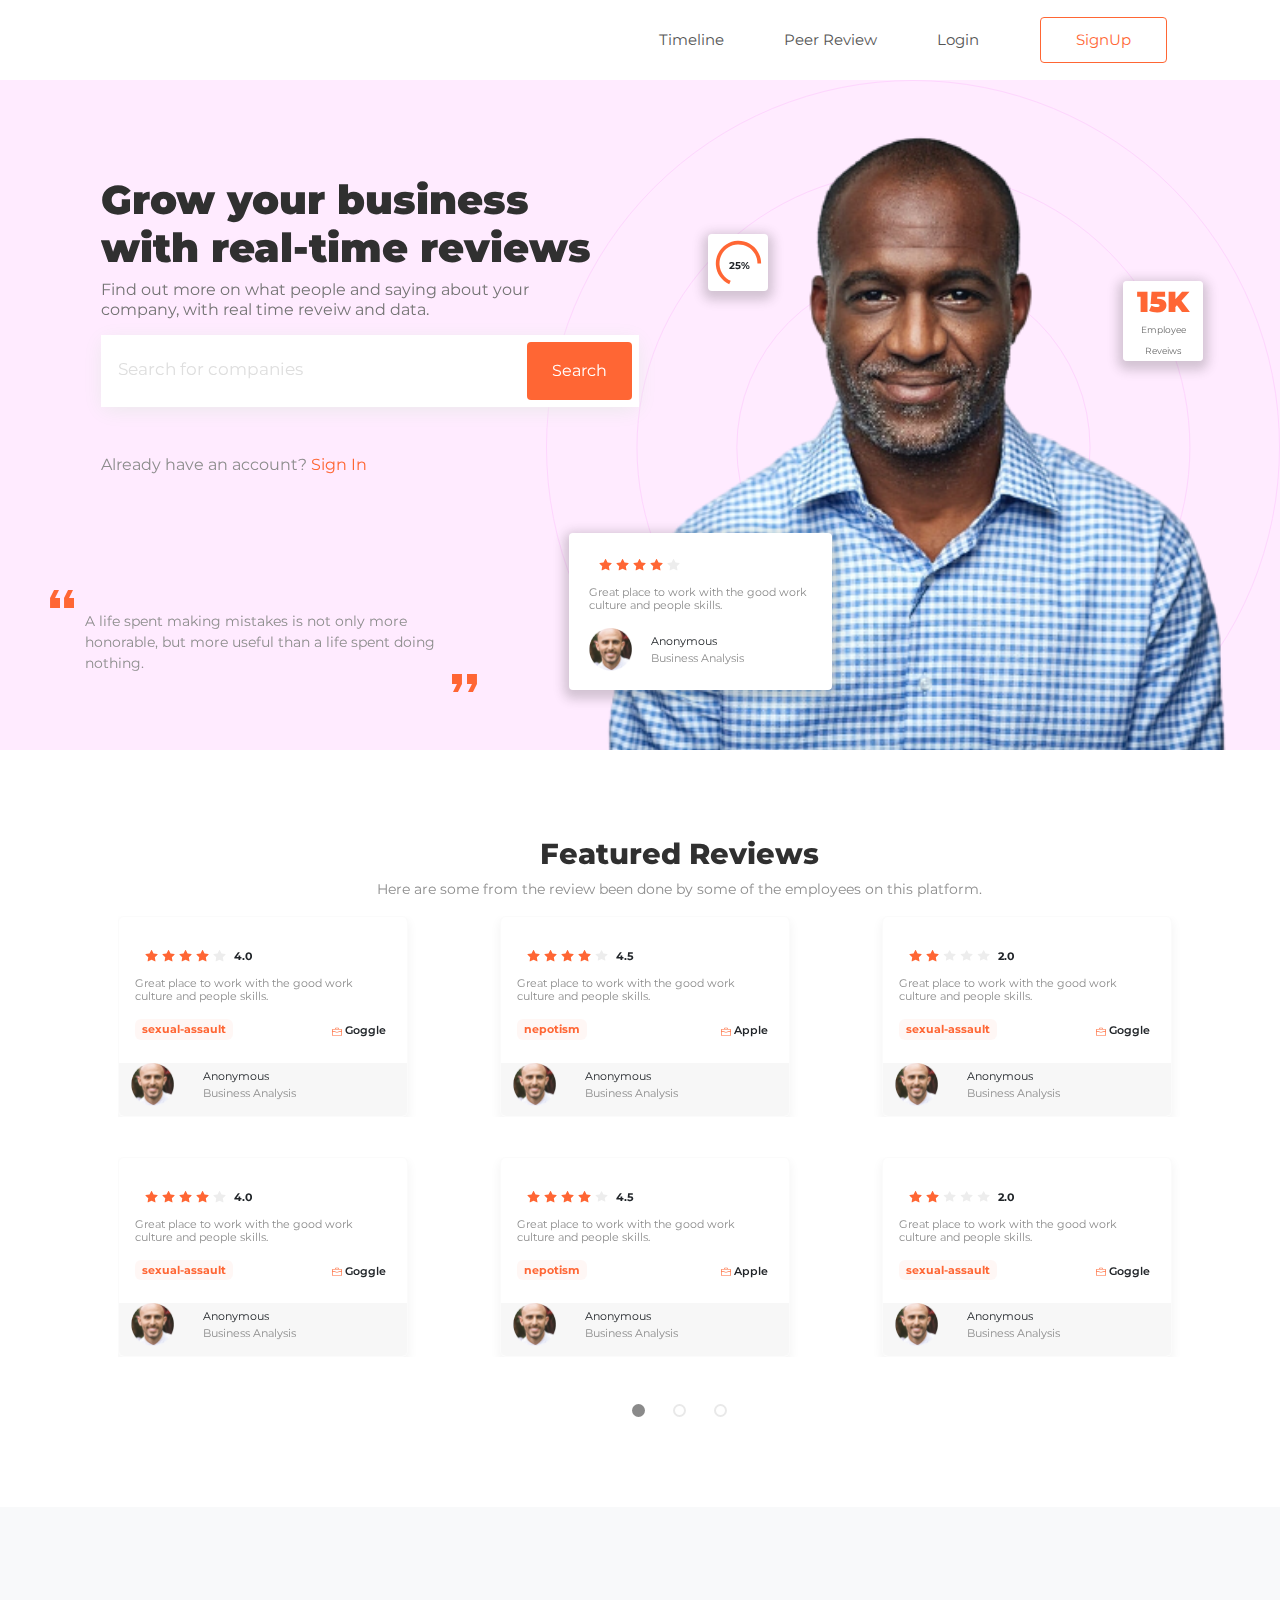
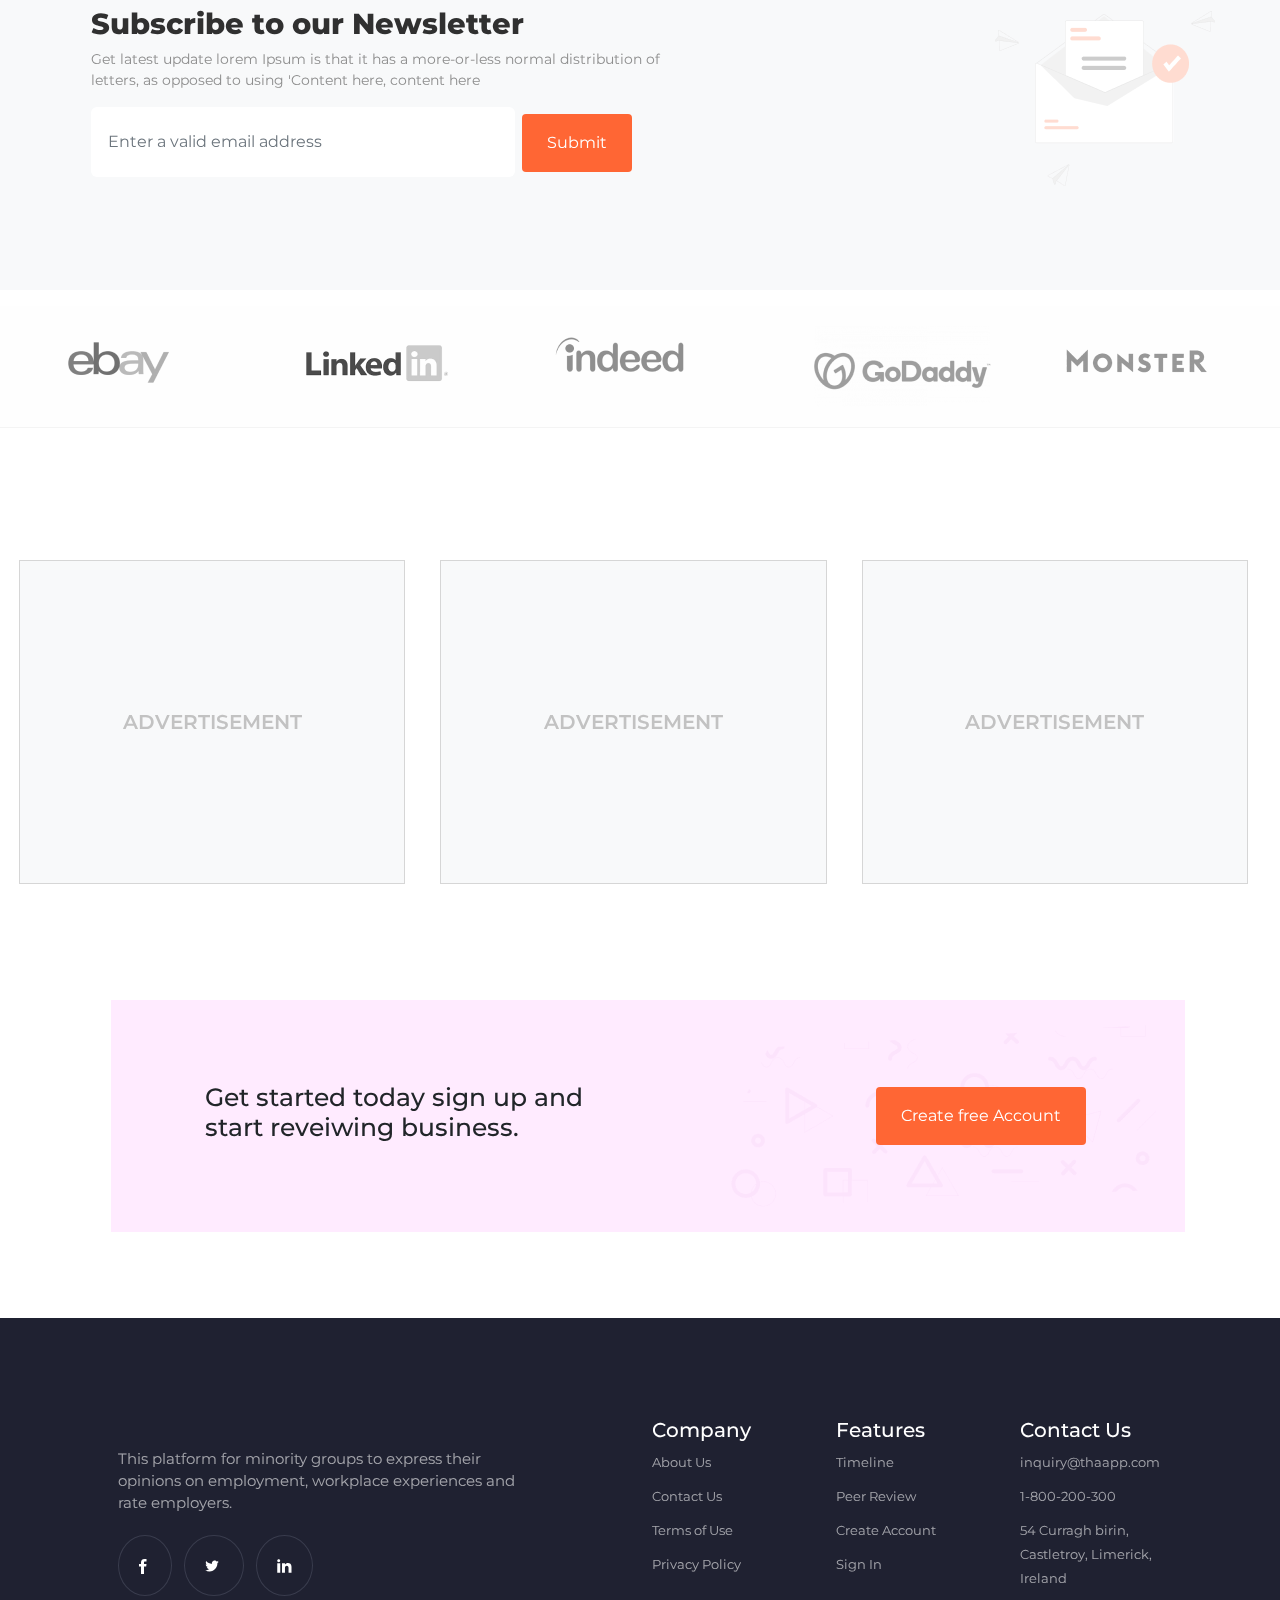
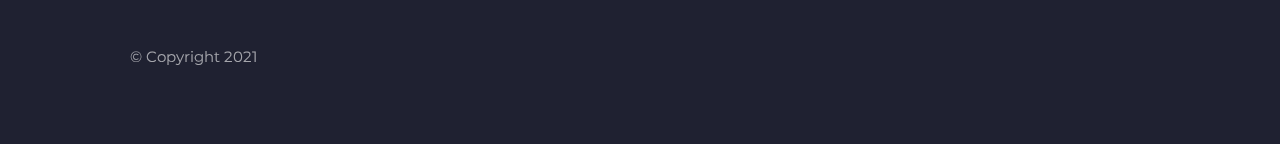
==== commit 05cee192: "chore : fixed issues" ====
--- a/index.html
+++ b/index.html
@@ -5,7 +5,8 @@
   <meta charset="utf-8">
   <meta name="viewport" content="width=device-width, initial-scale=1">
   <meta name="description" content="">
-  <title>The AP{</title>
+  <title>The API</title>
+
 
   <link rel="canonical" href="https://getbootstrap.com/docs/5.0/examples/product/">
   <link rel="preconnect" href="https://fonts.googleapis.com">
@@ -18,7 +19,7 @@
 
 
 
-  <!-- Custom styles for this project -->
+  <!-- Custom styles for this prsoject -->
   <link href="product.css" rel="stylesheet">
 </head>
 
@@ -40,20 +41,42 @@
 
   <main>
     <div class="position-relative overflow-hidden text-left bg-lilac bg-banner">
-      <div class="col-md-5 p-lg-5 mx-auto my-5 ml-50 banner">
+      <div class="col-md-6 p-lg-5 mx-auto my-5 ml-50 banner">
         <h1 class="display-4 text">Grow your business
           with real-time reviews</h1>
-        <p class="lead sub-text">Find out more on what people and saying about your company, with real time reveiw and
+
+        <p class="lead sub-text" style="width: 90%;">Find out more on what people and saying about your company, with
+          real time reveiw and
           data.</p>
         <form class="search-wrapper cf">
           <input type="text" placeholder="Search for companies" required style="box-shadow: none">
           <button type="submit">Search</button>
         </form>
-        <p class="mt-5" style="font-size: 16px;font-weight: 400;">Already have an account? <span
-            class="theme-color">Sign In</span></p>
-        <blockquote>
+        <p class="mt-5" style="font-size: 16px;font-weight: 400; line-height: 19.5px;">Already have an account? <a
+            href="#" class="theme-color">Sign In</a></p>
+      </div>
+      <div class="col-md-4 blockquote-container">
+        <svg width="10" height="18" viewBox="0 0 10 18" fill="none" xmlns="http://www.w3.org/2000/svg">
+          <path d="M10 18L0.0499992 18L0.0500001 8.04L4.04 0.0599989L9 0.0599994L5.03 8.04L10 8.04L10 18Z"
+            fill="#FF6634" />
+        </svg>
+        <svg width="10" height="18" viewBox="0 0 10 18" fill="none" xmlns="http://www.w3.org/2000/svg">
+          <path d="M10 18L0.0499992 18L0.0500001 8.04L4.04 0.0599989L9 0.0599994L5.03 8.04L10 8.04L10 18Z"
+            fill="#FF6634" />
+        </svg>
+
+        <p class="blockquote">
           A life spent making mistakes is not only more honorable, but more useful than a life spent doing nothing.
-        </blockquote>
+        </p>
+        <svg style="float: right;" width="10" height="18" viewBox="0 0 10 18" fill="none"
+          xmlns="http://www.w3.org/2000/svg">
+          <path d="M0 0H9.95V9.96L5.96 17.94H1L4.97 9.96H0V0Z" fill="#FF6634" />
+        </svg>
+        <svg style="float: right;margin-right: 5px;" width="10" height="18" viewBox="0 0 10 18" fill="none"
+          xmlns="http://www.w3.org/2000/svg">
+          <path d="M0 0H9.95V9.96L5.96 17.94H1L4.97 9.96H0V0Z" fill="#FF6634" />
+        </svg>
+
       </div>
       <svg width="734" height="734" viewBox="0 0 734 734" fill="none" xmlns="http://www.w3.org/2000/svg"
         id="undertone-svg">
@@ -120,6 +143,7 @@
       <img src="assets/img/man.png" alt="" srcset="" class="man-img">
 
 
+
     </div>
 
 
@@ -174,7 +198,7 @@
                         d="M4.0625 0.625C3.81386 0.625 3.5754 0.723772 3.39959 0.899587C3.22377 1.0754 3.125 1.31386 3.125 1.5625V1.875H0.9375C0.68886 1.875 0.450403 1.97377 0.274587 2.14959C0.098772 2.3254 0 2.56386 0 2.8125L0 7.8125C0 8.06114 0.098772 8.2996 0.274587 8.47541C0.450403 8.65123 0.68886 8.75 0.9375 8.75H9.0625C9.31114 8.75 9.5496 8.65123 9.72541 8.47541C9.90123 8.2996 10 8.06114 10 7.8125V2.8125C10 2.56386 9.90123 2.3254 9.72541 2.14959C9.5496 1.97377 9.31114 1.875 9.0625 1.875H6.875V1.5625C6.875 1.31386 6.77623 1.0754 6.60041 0.899587C6.4246 0.723772 6.18614 0.625 5.9375 0.625H4.0625ZM4.0625 1.25H5.9375C6.02038 1.25 6.09987 1.28292 6.15847 1.34153C6.21708 1.40013 6.25 1.47962 6.25 1.5625V1.875H3.75V1.5625C3.75 1.47962 3.78292 1.40013 3.84153 1.34153C3.90013 1.28292 3.97962 1.25 4.0625 1.25ZM5.24125 5.57125L9.375 4.46938V7.8125C9.375 7.89538 9.34208 7.97487 9.28347 8.03347C9.22487 8.09208 9.14538 8.125 9.0625 8.125H0.9375C0.85462 8.125 0.775134 8.09208 0.716529 8.03347C0.657924 7.97487 0.625 7.89538 0.625 7.8125V4.46875L4.75875 5.57125C4.91683 5.61335 5.08317 5.61335 5.24125 5.57125ZM0.9375 2.5H9.0625C9.14538 2.5 9.22487 2.53292 9.28347 2.59153C9.34208 2.65013 9.375 2.72962 9.375 2.8125V3.8225L5.08062 4.9675C5.0278 4.98161 4.9722 4.98161 4.91937 4.9675L0.625 3.8225V2.8125C0.625 2.72962 0.657924 2.65013 0.716529 2.59153C0.775134 2.53292 0.85462 2.5 0.9375 2.5Z"
                         fill="#FF6634" />
                     </svg>
-                    <span>Goggle</span>
+                    <span class="card-company">Goggle</span>
                   </span>
                 </div>
               </div>
@@ -233,7 +257,7 @@
                         d="M4.0625 0.625C3.81386 0.625 3.5754 0.723772 3.39959 0.899587C3.22377 1.0754 3.125 1.31386 3.125 1.5625V1.875H0.9375C0.68886 1.875 0.450403 1.97377 0.274587 2.14959C0.098772 2.3254 0 2.56386 0 2.8125L0 7.8125C0 8.06114 0.098772 8.2996 0.274587 8.47541C0.450403 8.65123 0.68886 8.75 0.9375 8.75H9.0625C9.31114 8.75 9.5496 8.65123 9.72541 8.47541C9.90123 8.2996 10 8.06114 10 7.8125V2.8125C10 2.56386 9.90123 2.3254 9.72541 2.14959C9.5496 1.97377 9.31114 1.875 9.0625 1.875H6.875V1.5625C6.875 1.31386 6.77623 1.0754 6.60041 0.899587C6.4246 0.723772 6.18614 0.625 5.9375 0.625H4.0625ZM4.0625 1.25H5.9375C6.02038 1.25 6.09987 1.28292 6.15847 1.34153C6.21708 1.40013 6.25 1.47962 6.25 1.5625V1.875H3.75V1.5625C3.75 1.47962 3.78292 1.40013 3.84153 1.34153C3.90013 1.28292 3.97962 1.25 4.0625 1.25ZM5.24125 5.57125L9.375 4.46938V7.8125C9.375 7.89538 9.34208 7.97487 9.28347 8.03347C9.22487 8.09208 9.14538 8.125 9.0625 8.125H0.9375C0.85462 8.125 0.775134 8.09208 0.716529 8.03347C0.657924 7.97487 0.625 7.89538 0.625 7.8125V4.46875L4.75875 5.57125C4.91683 5.61335 5.08317 5.61335 5.24125 5.57125ZM0.9375 2.5H9.0625C9.14538 2.5 9.22487 2.53292 9.28347 2.59153C9.34208 2.65013 9.375 2.72962 9.375 2.8125V3.8225L5.08062 4.9675C5.0278 4.98161 4.9722 4.98161 4.91937 4.9675L0.625 3.8225V2.8125C0.625 2.72962 0.657924 2.65013 0.716529 2.59153C0.775134 2.53292 0.85462 2.5 0.9375 2.5Z"
                         fill="#FF6634" />
                     </svg>
-                    <span>Apple</span>
+                    <span class="card-company">Apple</span>
                   </span>
                 </div>
               </div>
@@ -291,7 +315,7 @@
                         d="M4.0625 0.625C3.81386 0.625 3.5754 0.723772 3.39959 0.899587C3.22377 1.0754 3.125 1.31386 3.125 1.5625V1.875H0.9375C0.68886 1.875 0.450403 1.97377 0.274587 2.14959C0.098772 2.3254 0 2.56386 0 2.8125L0 7.8125C0 8.06114 0.098772 8.2996 0.274587 8.47541C0.450403 8.65123 0.68886 8.75 0.9375 8.75H9.0625C9.31114 8.75 9.5496 8.65123 9.72541 8.47541C9.90123 8.2996 10 8.06114 10 7.8125V2.8125C10 2.56386 9.90123 2.3254 9.72541 2.14959C9.5496 1.97377 9.31114 1.875 9.0625 1.875H6.875V1.5625C6.875 1.31386 6.77623 1.0754 6.60041 0.899587C6.4246 0.723772 6.18614 0.625 5.9375 0.625H4.0625ZM4.0625 1.25H5.9375C6.02038 1.25 6.09987 1.28292 6.15847 1.34153C6.21708 1.40013 6.25 1.47962 6.25 1.5625V1.875H3.75V1.5625C3.75 1.47962 3.78292 1.40013 3.84153 1.34153C3.90013 1.28292 3.97962 1.25 4.0625 1.25ZM5.24125 5.57125L9.375 4.46938V7.8125C9.375 7.89538 9.34208 7.97487 9.28347 8.03347C9.22487 8.09208 9.14538 8.125 9.0625 8.125H0.9375C0.85462 8.125 0.775134 8.09208 0.716529 8.03347C0.657924 7.97487 0.625 7.89538 0.625 7.8125V4.46875L4.75875 5.57125C4.91683 5.61335 5.08317 5.61335 5.24125 5.57125ZM0.9375 2.5H9.0625C9.14538 2.5 9.22487 2.53292 9.28347 2.59153C9.34208 2.65013 9.375 2.72962 9.375 2.8125V3.8225L5.08062 4.9675C5.0278 4.98161 4.9722 4.98161 4.91937 4.9675L0.625 3.8225V2.8125C0.625 2.72962 0.657924 2.65013 0.716529 2.59153C0.775134 2.53292 0.85462 2.5 0.9375 2.5Z"
                         fill="#FF6634" />
                     </svg>
-                    <span>Goggle</span>
+                    <span class="card-company">Goggle</span>
                   </span>
                 </div>
               </div>
@@ -349,7 +373,7 @@
                         d="M4.0625 0.625C3.81386 0.625 3.5754 0.723772 3.39959 0.899587C3.22377 1.0754 3.125 1.31386 3.125 1.5625V1.875H0.9375C0.68886 1.875 0.450403 1.97377 0.274587 2.14959C0.098772 2.3254 0 2.56386 0 2.8125L0 7.8125C0 8.06114 0.098772 8.2996 0.274587 8.47541C0.450403 8.65123 0.68886 8.75 0.9375 8.75H9.0625C9.31114 8.75 9.5496 8.65123 9.72541 8.47541C9.90123 8.2996 10 8.06114 10 7.8125V2.8125C10 2.56386 9.90123 2.3254 9.72541 2.14959C9.5496 1.97377 9.31114 1.875 9.0625 1.875H6.875V1.5625C6.875 1.31386 6.77623 1.0754 6.60041 0.899587C6.4246 0.723772 6.18614 0.625 5.9375 0.625H4.0625ZM4.0625 1.25H5.9375C6.02038 1.25 6.09987 1.28292 6.15847 1.34153C6.21708 1.40013 6.25 1.47962 6.25 1.5625V1.875H3.75V1.5625C3.75 1.47962 3.78292 1.40013 3.84153 1.34153C3.90013 1.28292 3.97962 1.25 4.0625 1.25ZM5.24125 5.57125L9.375 4.46938V7.8125C9.375 7.89538 9.34208 7.97487 9.28347 8.03347C9.22487 8.09208 9.14538 8.125 9.0625 8.125H0.9375C0.85462 8.125 0.775134 8.09208 0.716529 8.03347C0.657924 7.97487 0.625 7.89538 0.625 7.8125V4.46875L4.75875 5.57125C4.91683 5.61335 5.08317 5.61335 5.24125 5.57125ZM0.9375 2.5H9.0625C9.14538 2.5 9.22487 2.53292 9.28347 2.59153C9.34208 2.65013 9.375 2.72962 9.375 2.8125V3.8225L5.08062 4.9675C5.0278 4.98161 4.9722 4.98161 4.91937 4.9675L0.625 3.8225V2.8125C0.625 2.72962 0.657924 2.65013 0.716529 2.59153C0.775134 2.53292 0.85462 2.5 0.9375 2.5Z"
                         fill="#FF6634" />
                     </svg>
-                    <span>Goggle</span>
+                    <span class="card-company">Goggle</span>
                   </span>
                 </div>
               </div>
@@ -408,7 +432,7 @@
                         d="M4.0625 0.625C3.81386 0.625 3.5754 0.723772 3.39959 0.899587C3.22377 1.0754 3.125 1.31386 3.125 1.5625V1.875H0.9375C0.68886 1.875 0.450403 1.97377 0.274587 2.14959C0.098772 2.3254 0 2.56386 0 2.8125L0 7.8125C0 8.06114 0.098772 8.2996 0.274587 8.47541C0.450403 8.65123 0.68886 8.75 0.9375 8.75H9.0625C9.31114 8.75 9.5496 8.65123 9.72541 8.47541C9.90123 8.2996 10 8.06114 10 7.8125V2.8125C10 2.56386 9.90123 2.3254 9.72541 2.14959C9.5496 1.97377 9.31114 1.875 9.0625 1.875H6.875V1.5625C6.875 1.31386 6.77623 1.0754 6.60041 0.899587C6.4246 0.723772 6.18614 0.625 5.9375 0.625H4.0625ZM4.0625 1.25H5.9375C6.02038 1.25 6.09987 1.28292 6.15847 1.34153C6.21708 1.40013 6.25 1.47962 6.25 1.5625V1.875H3.75V1.5625C3.75 1.47962 3.78292 1.40013 3.84153 1.34153C3.90013 1.28292 3.97962 1.25 4.0625 1.25ZM5.24125 5.57125L9.375 4.46938V7.8125C9.375 7.89538 9.34208 7.97487 9.28347 8.03347C9.22487 8.09208 9.14538 8.125 9.0625 8.125H0.9375C0.85462 8.125 0.775134 8.09208 0.716529 8.03347C0.657924 7.97487 0.625 7.89538 0.625 7.8125V4.46875L4.75875 5.57125C4.91683 5.61335 5.08317 5.61335 5.24125 5.57125ZM0.9375 2.5H9.0625C9.14538 2.5 9.22487 2.53292 9.28347 2.59153C9.34208 2.65013 9.375 2.72962 9.375 2.8125V3.8225L5.08062 4.9675C5.0278 4.98161 4.9722 4.98161 4.91937 4.9675L0.625 3.8225V2.8125C0.625 2.72962 0.657924 2.65013 0.716529 2.59153C0.775134 2.53292 0.85462 2.5 0.9375 2.5Z"
                         fill="#FF6634" />
                     </svg>
-                    <span>Apple</span>
+                    <span class="card-company">Apple</span>
                   </span>
                 </div>
               </div>
@@ -466,7 +490,7 @@
                         d="M4.0625 0.625C3.81386 0.625 3.5754 0.723772 3.39959 0.899587C3.22377 1.0754 3.125 1.31386 3.125 1.5625V1.875H0.9375C0.68886 1.875 0.450403 1.97377 0.274587 2.14959C0.098772 2.3254 0 2.56386 0 2.8125L0 7.8125C0 8.06114 0.098772 8.2996 0.274587 8.47541C0.450403 8.65123 0.68886 8.75 0.9375 8.75H9.0625C9.31114 8.75 9.5496 8.65123 9.72541 8.47541C9.90123 8.2996 10 8.06114 10 7.8125V2.8125C10 2.56386 9.90123 2.3254 9.72541 2.14959C9.5496 1.97377 9.31114 1.875 9.0625 1.875H6.875V1.5625C6.875 1.31386 6.77623 1.0754 6.60041 0.899587C6.4246 0.723772 6.18614 0.625 5.9375 0.625H4.0625ZM4.0625 1.25H5.9375C6.02038 1.25 6.09987 1.28292 6.15847 1.34153C6.21708 1.40013 6.25 1.47962 6.25 1.5625V1.875H3.75V1.5625C3.75 1.47962 3.78292 1.40013 3.84153 1.34153C3.90013 1.28292 3.97962 1.25 4.0625 1.25ZM5.24125 5.57125L9.375 4.46938V7.8125C9.375 7.89538 9.34208 7.97487 9.28347 8.03347C9.22487 8.09208 9.14538 8.125 9.0625 8.125H0.9375C0.85462 8.125 0.775134 8.09208 0.716529 8.03347C0.657924 7.97487 0.625 7.89538 0.625 7.8125V4.46875L4.75875 5.57125C4.91683 5.61335 5.08317 5.61335 5.24125 5.57125ZM0.9375 2.5H9.0625C9.14538 2.5 9.22487 2.53292 9.28347 2.59153C9.34208 2.65013 9.375 2.72962 9.375 2.8125V3.8225L5.08062 4.9675C5.0278 4.98161 4.9722 4.98161 4.91937 4.9675L0.625 3.8225V2.8125C0.625 2.72962 0.657924 2.65013 0.716529 2.59153C0.775134 2.53292 0.85462 2.5 0.9375 2.5Z"
                         fill="#FF6634" />
                     </svg>
-                    <span>Goggle</span>
+                    <span class="card-company">Goggle</span>
                   </span>
                 </div>
               </div>
@@ -482,16 +506,23 @@
           </div>
         </div>
         <div class="row  control-circles">
-          <div class="circle fill"></div>
-          <div class="circle"></div>
-          <div class="circle"></div>
+          <svg width="13" height="13" viewBox="0 0 13 13" fill="none" xmlns="http://www.w3.org/2000/svg">
+            <circle cx="6.5" cy="6.5" r="6.5" fill="#8A8A8A" />
+          </svg>
+          <svg width="13" height="13" viewBox="0 0 13 13" fill="none" xmlns="http://www.w3.org/2000/svg">
+            <circle cx="6.5" cy="6.5" r="5.5" stroke="#E9E9E9" stroke-width="2" />
+          </svg>
+          <svg width="13" height="13" viewBox="0 0 13 13" fill="none" xmlns="http://www.w3.org/2000/svg">
+            <circle cx="6.5" cy="6.5" r="5.5" stroke="#E9E9E9" stroke-width="2" />
+          </svg>
+
         </div>
       </div>
     </div>
 
     <div class="d-md-flex flex-md-equal w-100 my-md-3 ps-md-3 bg-light newsletter-section">
       <div class="row">
-        <div class="col-lg-5 ml-75">
+        <div class="col-lg-6 ml-75">
           <div class="">
             <h4 class="section-header">
               Subscribe to our Newsletter
@@ -505,14 +536,14 @@
             </form>
           </div>
         </div>
-        <div class="col-lg-6">
+        <div class="col-lg-5">
           <img src="assets/img/mail.png" class="float-right" alt="">
         </div>
       </div>
     </div>
 
 
-    <div class="d-md-flex flex-md-equal w-100 my-md-3 ps-md-3 bg-off-white">
+    <div class="d-md-flex flex-md-equal w-100 my-md-3 ps-md-3 bg-off-white border-bottom">
       <div class="row">
         <div class="col-lg-2 logos"><img src="assets/img/4.png" alt=""></div>
         <div class="col-lg-2 logos"><img src="assets/img/5.png" alt=""></div>
@@ -545,7 +576,7 @@
         <div class="col-lg-10 offset-lg-1 bg-lilac">
           <div class="row p-82 soft-bg">
             <div class="col-md-6">
-              <h4>Get started today sign up and
+              <h4 class="get-started">Get started today sign up and
                 start reveiwing business. </h4>
             </div>
             <div class="col-md-6">
@@ -564,7 +595,7 @@
   <footer class="">
     <div class="row">
 
-      <div class=" col-md-6 col-sm-12 col-xs-12 pl-30">
+      <div class=" col-md-5 col-sm-12 col-xs-12 pl-30">
         <p>This platform for minority groups to express their opinions on employment, workplace experiences and rate
           employers. </p>
         <br><span>
@@ -593,6 +624,7 @@
           </span>
         </span>
       </div>
+      <div class="col-md-1"></div>
       <div class="col-md-2 col-sm-12 col-xs-12">
         <h5>Company</h5>
         <ul class="list-unstyled text-small">
--- a/product.css
+++ b/product.css
@@ -1,3 +1,4 @@
+@import url('https://fonts.googleapis.com/css2?family=Montserrat:ital,wght@0,100;0,200;0,300;0,400;0,500;0,600;0,700;0,900;1,100;1,200;1,300;1,400;1,500;1,600&display=swap');
 *{
   padding: 0px;
   margin: 0px;
@@ -53,7 +54,17 @@
     position: absolute;
     top: 11px;
     right: -120px;
-    width: 74%;
+    width: 78%;
+
+
+}
+.rocket-img{
+  position: absolute;
+  top: 12%;
+  right: 7%;
+  width: 44%;
+  border-radius: 50%;
+  z-index: 1;
 }
 .ml-50{
     margin-left: 50px !important;
@@ -78,6 +89,16 @@
   -moz-user-select: none;
   user-select: none;
 }
+.banner{
+  z-index: 9999999999999999999999999;
+  position: relative;
+}
+.transparent-button:hover, button:hover{
+  transition: background-color 0.5s ease;
+  background-color: #1F2131;
+  color: #fff;
+  border-color: #1F2131;
+}
 
 @media (min-width: 768px) {
   .bd-placeholder-img-lg {
@@ -88,7 +109,7 @@
    background: #FFEBFF;
  }
  .bg-banner{
-  height: 640px;
+  height: 670px;
  }
  #undertone-svg{
     position: absolute;
@@ -104,12 +125,15 @@
  }
  .theme-color{
    color: #FF6634;
+   text-decoration: none;
  }
  .header-biz{
     width: 80px;
     text-align: center;
     height: 80px;
     padding: 3px;
+    z-index: 999;
+    box-shadow: 0px 4px 11px 5px rgba(239, 239, 239, 0.25);
 
  }
  .header-biz p{
@@ -142,6 +166,12 @@
 .logos{
   margin: 20px;
 }
+.logos:hover{
+  background-color: white;
+  box-shadow: 0px 5px 10px 2px rgb(0 0 0 / 4%) !important;
+  transition: background-color 0.5s ease-in-out;
+
+}
 .safe-container{
     position: relative;
 }
@@ -151,10 +181,13 @@
 .well{
   border: 1px solid #D6D6D6;
     color: #C2C2C2;
-    text-align: center;
+    font-family: Montserrat;
+    font-style: normal;
+    font-weight: 600;
     font-size: 20px;
-    text-transform: capitalize;
+    line-height: 24px;
     padding: 149px 40px;
+
 }
 .safe-container span{
       position: absolute;
@@ -176,9 +209,23 @@
     font-size: 40px;
 }
 .banner .sub-text{
-      font-size: 16px;
-    color: #747474;
-
+  font-size: 16px;
+  color: #747474;
+  font-weight: 400;
+  line-height: 19.5px;
+
+}
+.card-company{
+  font-weight: 600;
+  font-size: 10px;
+  margin-top: 19px;
+  line-height: 12.19px;
+}
+.p-lg-5 {
+  padding: 3rem 3.2rem!important;
+}
+.blockquote-container{
+  margin-left: 50px;
 }
 
 button{
@@ -186,7 +233,7 @@
   padding: 37px;
   color: #fff;
   border-radius: 4px;
-  padding: 18px 29px;
+  padding: 17px 25px;
   margin: 7px;
   border: #FF6634;
   cursor: pointer;
@@ -267,11 +314,21 @@
 }  
 
 main p{
-  color:#8D8D8D ;
-  font-size: 12px;
-}
-
-
+  color: #8D8D8D;
+    font-size: 14px;
+    line-height: 21px;
+    font-weight: 400;
+}
+.get-started{
+  font-family: Montserrat;
+font-style: normal;
+font-weight: 500;
+font-size: 25px;
+line-height: 30px;
+}
+.border-bottom{
+  border-bottom: 1px solid #F4F4F4 !important;
+}
 .search-wrapper button::-moz-focus-inner { /* remove extra button spacing for Mozilla Firefox */
     border: 0;
     padding: 0;
@@ -299,7 +356,7 @@
   width: 263px;
   text-align: left;
   padding: 9px 20px;
-  right: 39%;
+  right: 35%;
   position: absolute;
   bottom: 9%;
   z-index: 999;
@@ -313,6 +370,11 @@
   box-sizing: border-box;
   box-shadow: 0px 5px 10px 2px rgba(0, 0, 0, 0.04);
   border-radius: 6px;
+  cursor: pointer;
+  z-index: 9999;
+}
+.biz-card.card:hover{
+  box-shadow: 0px 5px 10px 2px rgb(250 107 59 / 6%);
 }
 .card.card-body, .card.card-footer{
   padding: 9px 20px;
@@ -341,8 +403,12 @@
 }
 
 .control-circles{
-  /* display: inline-flex; */
+  display: inherit;
   text-align: center;
+}
+.control-circles svg{
+  width: auto;
+  cursor: pointer;
 }
 .control-circles .circle{
   height: 26px;
@@ -382,18 +448,34 @@
 footer{
   background-color: #1F2131;
   color: #FFFFFF;
-  padding: 100px;
+  padding: 100px 100px 30px 100px;
   margin-top: 70px;
 
 
 }
 footer li a, footer p{
   text-decoration: none;
-  font-size: 13px;
+  font-size: 15px;
   line-height: 22px;
   color: #FFFFFF;
   opacity: .6;
-
+  line-height: 145.8%;
+
+}
+footer li{
+  margin-bottom: 10px;
+}
+footer li a{
+  color: #ffffff !important;
+  font-family: Montserrat;
+font-style: normal;
+font-weight: normal;
+font-size: 13px;
+line-height: 22px;
+opacity: .6;
+}
+footer li a:hover{
+  opacity: 1;
 }
 span .social-media{
 
@@ -405,9 +487,24 @@
 border: 1px solid #393C4D;
 box-sizing: border-box;
 }
+span .social-media:hover{
+  background-color: #fa6634;
+  transition: background-color 0.5s ease;
+
+}
+
 .pl-30{
   padding: 30px;
 }
+p.blockquote{
+  color: #8D8D8D;
+  font-size: 14px;
+  padding-left: 35px;
+  margin: 0px;
+
+}
+
+
 @media (min-width: 768px) {
   .flex-md-equal > * {
     flex: 1;
@@ -424,12 +521,39 @@
   #review-section .col-lg-10{
     margin-left: 20px;
   }
-  .man-img, .biz-card{
+  .man-img, .biz-card, .rocket-img{
     display: none;
+  }
+  #review-section .biz-card.client{
+    display: block !important;
+    margin-bottom: 25px;
   }
   #undertone-svg{
     opacity: .2;
   }
-}
-
-
+  .p-lg-5 {
+    padding: 0px !important;
+  }
+  .ml-50 {
+    margin-left: 20px !important;
+  }
+  .logos{
+    text-align: center;
+  }
+  .spec-auto {
+    width: 90%;
+    margin-left: 30px;
+    margin-right: auto;
+    margin-bottom: 100px;
+    margin-top: 100px;
+  }
+  .pl-30 {
+    padding: 30px 10px;
+  }
+}
+.header-biz,.biz-card.header-testimonial{
+  box-shadow: 0px 4px 11px 5px rgb(48 48 48 / 22%);
+
+}
+
+
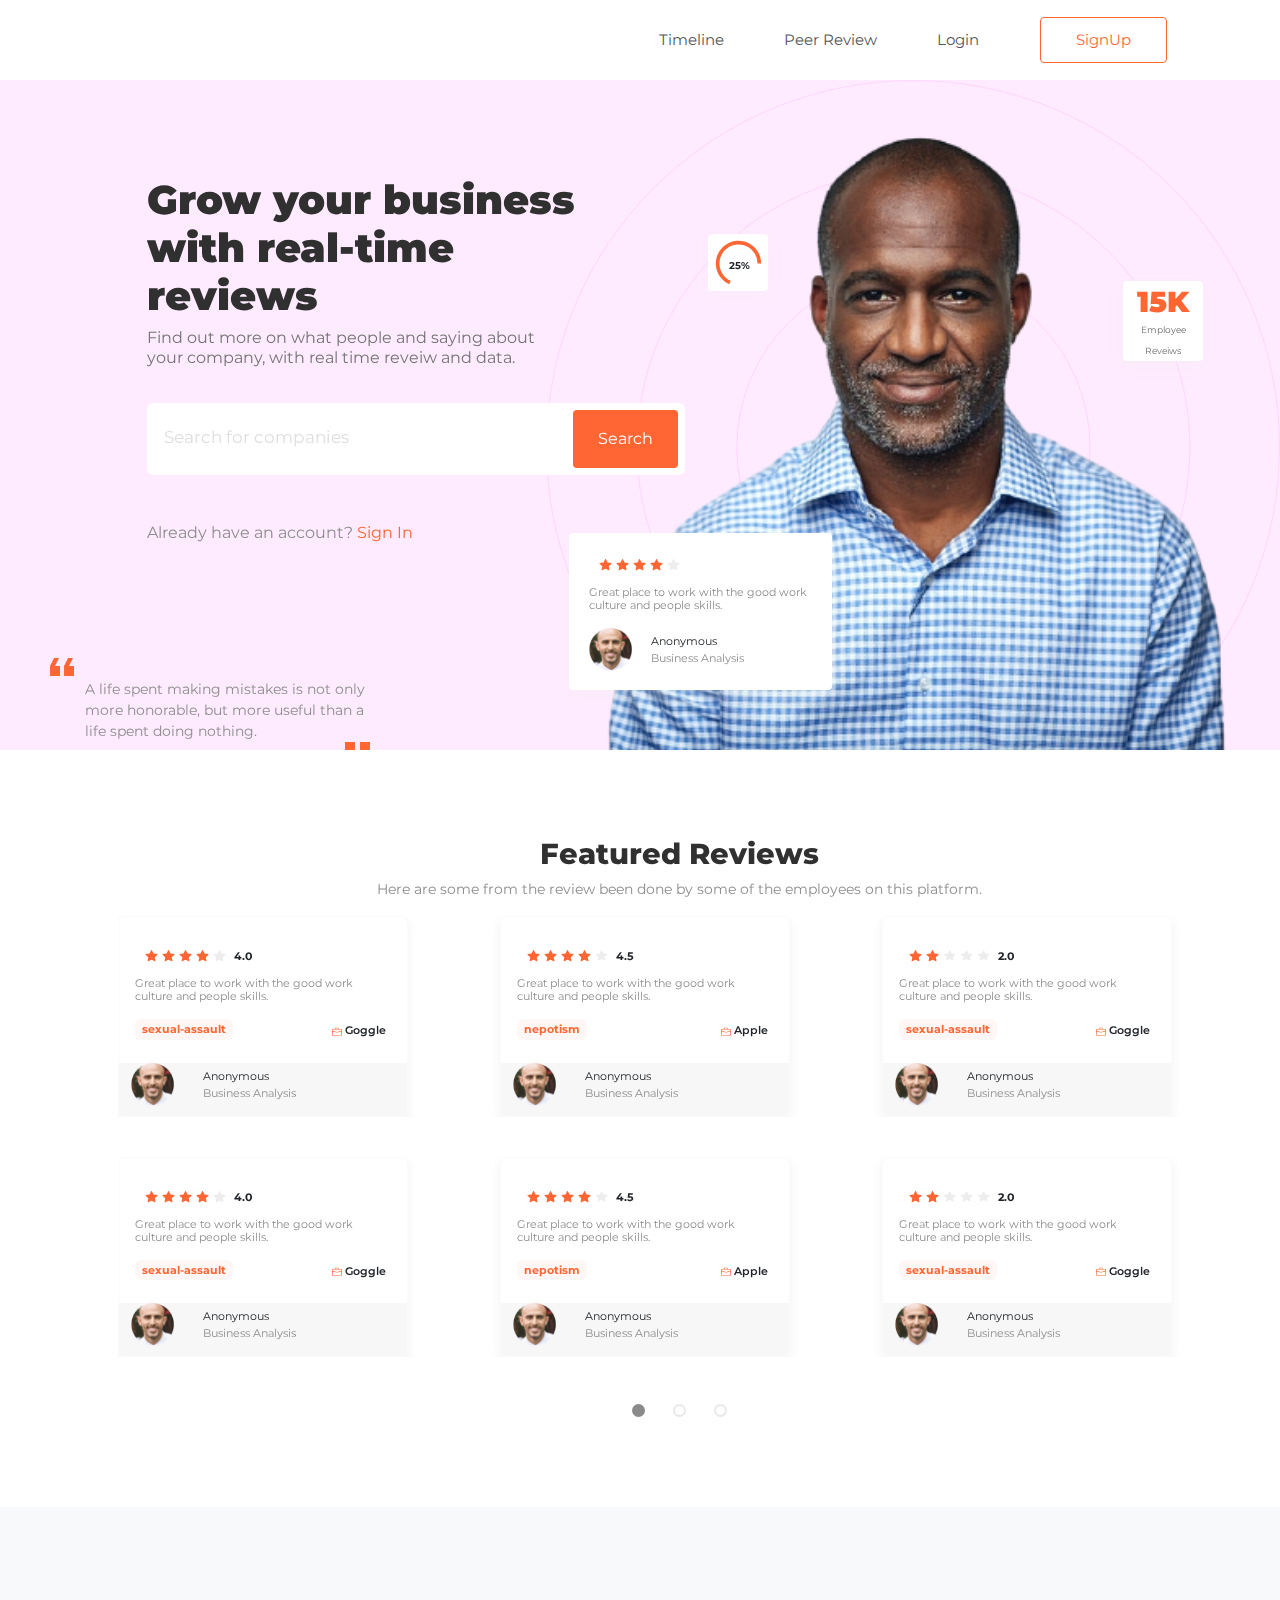
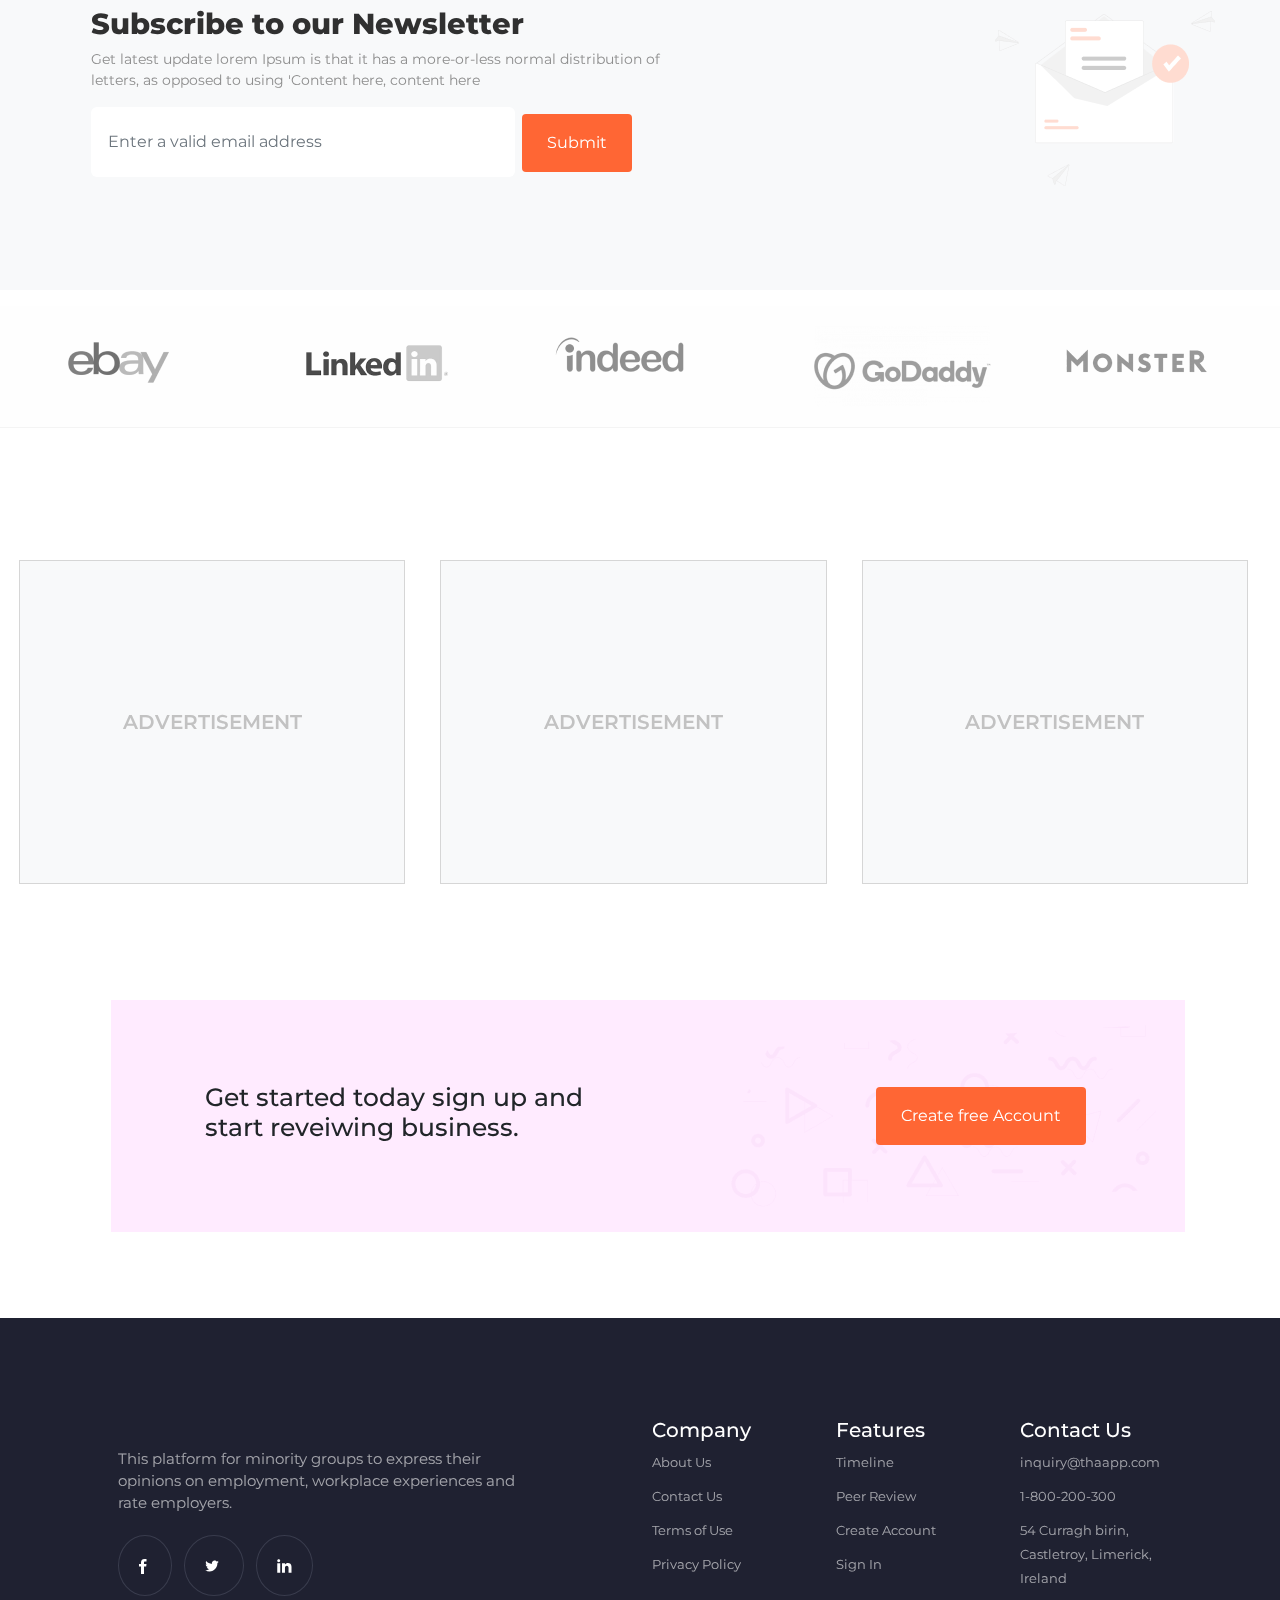
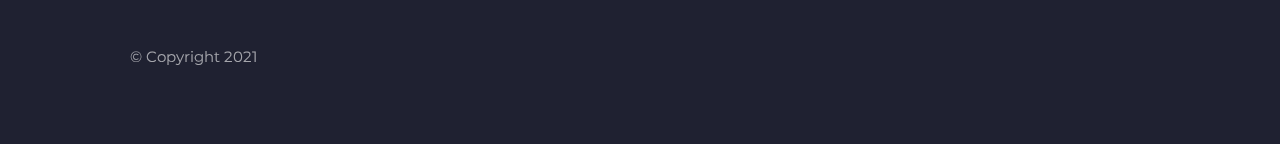
==== commit 04dc8089: "chore: fixes" ====
--- a/index.html
+++ b/index.html
@@ -41,13 +41,15 @@
 
   <main>
     <div class="position-relative overflow-hidden text-left bg-lilac bg-banner">
-      <div class="col-md-6 p-lg-5 mx-auto my-5 ml-50 banner">
-        <h1 class="display-4 text">Grow your business
-          with real-time reviews</h1>
-
-        <p class="lead sub-text" style="width: 90%;">Find out more on what people and saying about your company, with
-          real time reveiw and
-          data.</p>
+      <div class="col-md-6 p-lg-5 mx-auto my-5 ml-6 banner">
+        <div class="col-md-10">
+          <h1 class="display-4 text">Grow your business
+            with real-time reviews</h1>
+
+          <p class="lead sub-text" style="width: 90%;">Find out more on what people and saying about your company, with
+            real time reveiw and
+            data.</p>
+        </div>
         <form class="search-wrapper cf">
           <input type="text" placeholder="Search for companies" required style="box-shadow: none">
           <button type="submit">Search</button>
@@ -55,7 +57,7 @@
         <p class="mt-5" style="font-size: 16px;font-weight: 400; line-height: 19.5px;">Already have an account? <a
             href="#" class="theme-color">Sign In</a></p>
       </div>
-      <div class="col-md-4 blockquote-container">
+      <div class="col-md-3 blockquote-container">
         <svg width="10" height="18" viewBox="0 0 10 18" fill="none" xmlns="http://www.w3.org/2000/svg">
           <path d="M10 18L0.0499992 18L0.0500001 8.04L4.04 0.0599989L9 0.0599994L5.03 8.04L10 8.04L10 18Z"
             fill="#FF6634" />
--- a/product.css
+++ b/product.css
@@ -69,6 +69,9 @@
 .ml-50{
     margin-left: 50px !important;
 }
+.ml-6{
+    margin-left: 6rem !important;
+}
 
 
 /*
@@ -257,8 +260,8 @@
 
 .search-wrapper {
    background: white;
-    box-shadow: 0 4px 20px -2px #e9e9e9;
-
+    border-radius: 6px;
+  margin-top: 20px;
 }
 
 /* Form text input */
@@ -551,9 +554,9 @@
     padding: 30px 10px;
   }
 }
-.header-biz,.biz-card.header-testimonial{
-  box-shadow: 0px 4px 11px 5px rgb(48 48 48 / 22%);
-
-}
-
-
+/* .header-biz,.biz-card.header-testimonial{
+  box-shadow: 0px 4pxs 11px 5px rgb(48 48 48 / 22%);
+
+} */
+
+
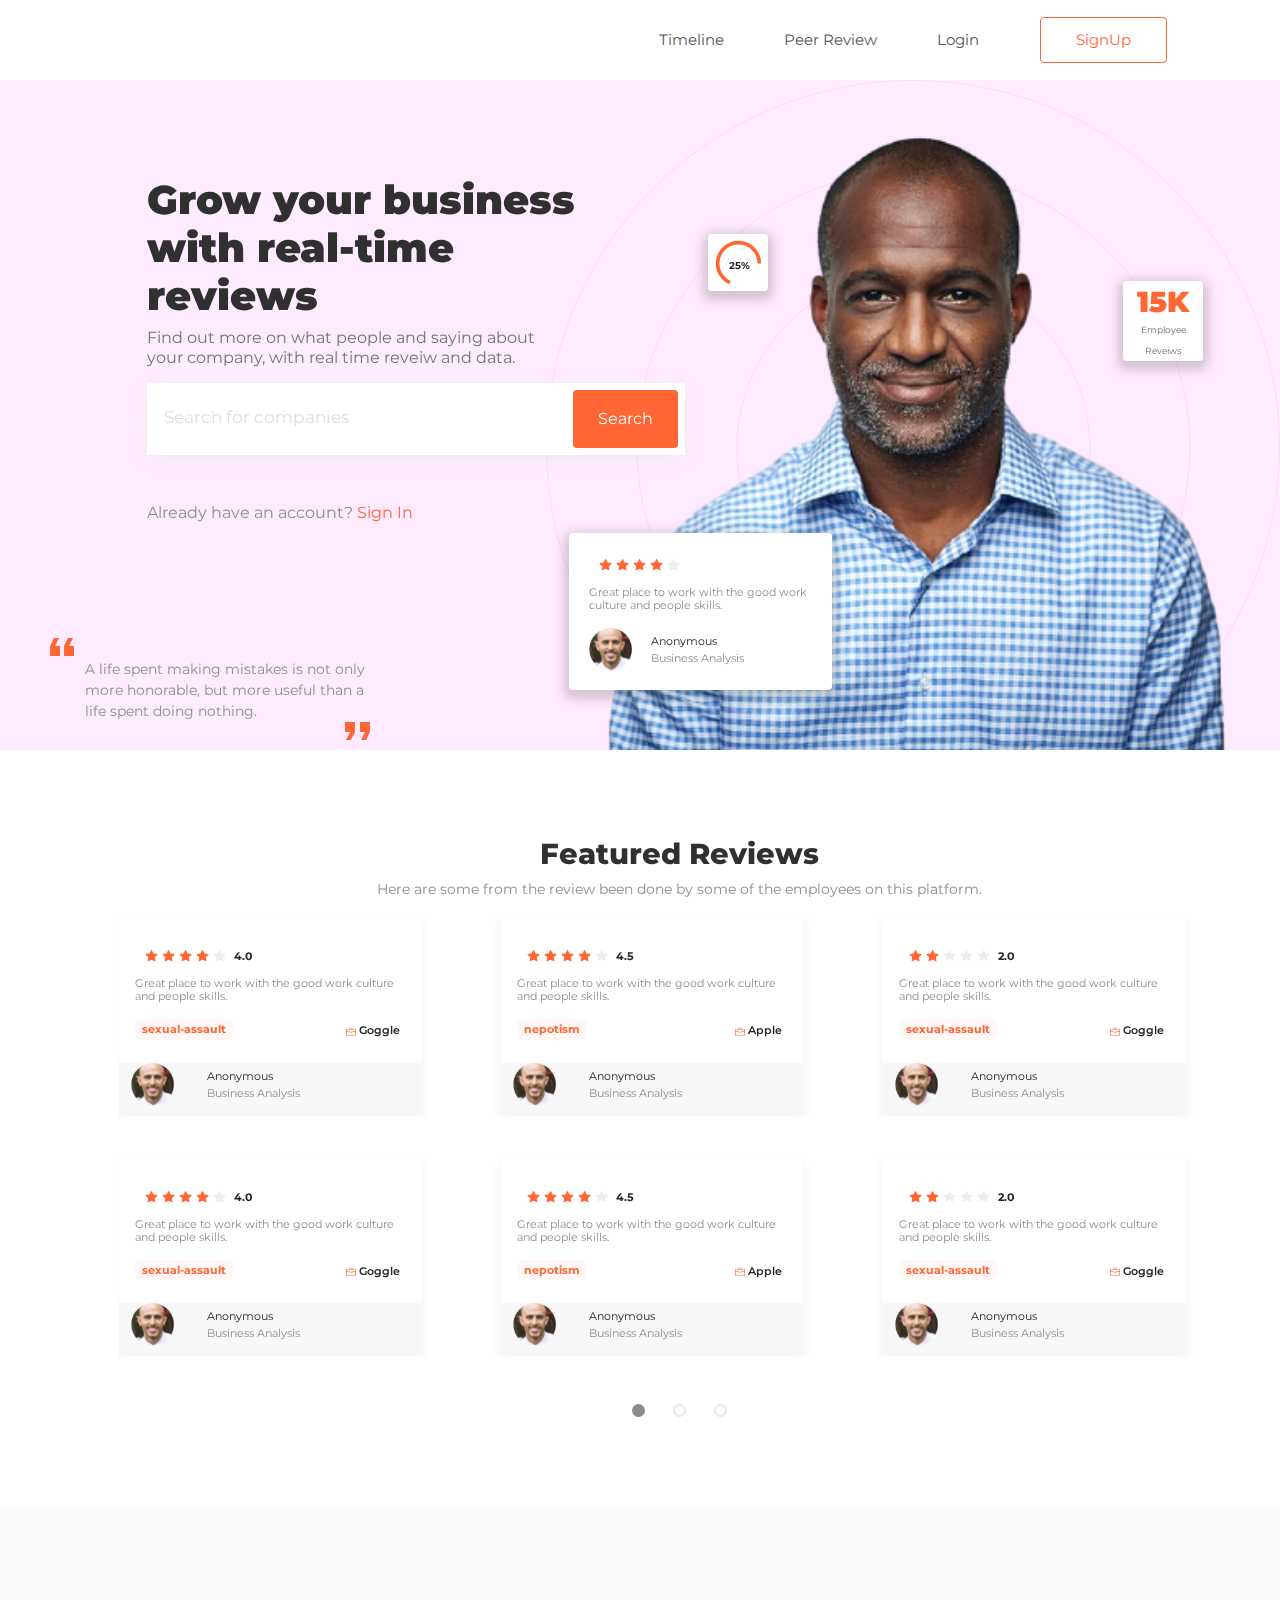
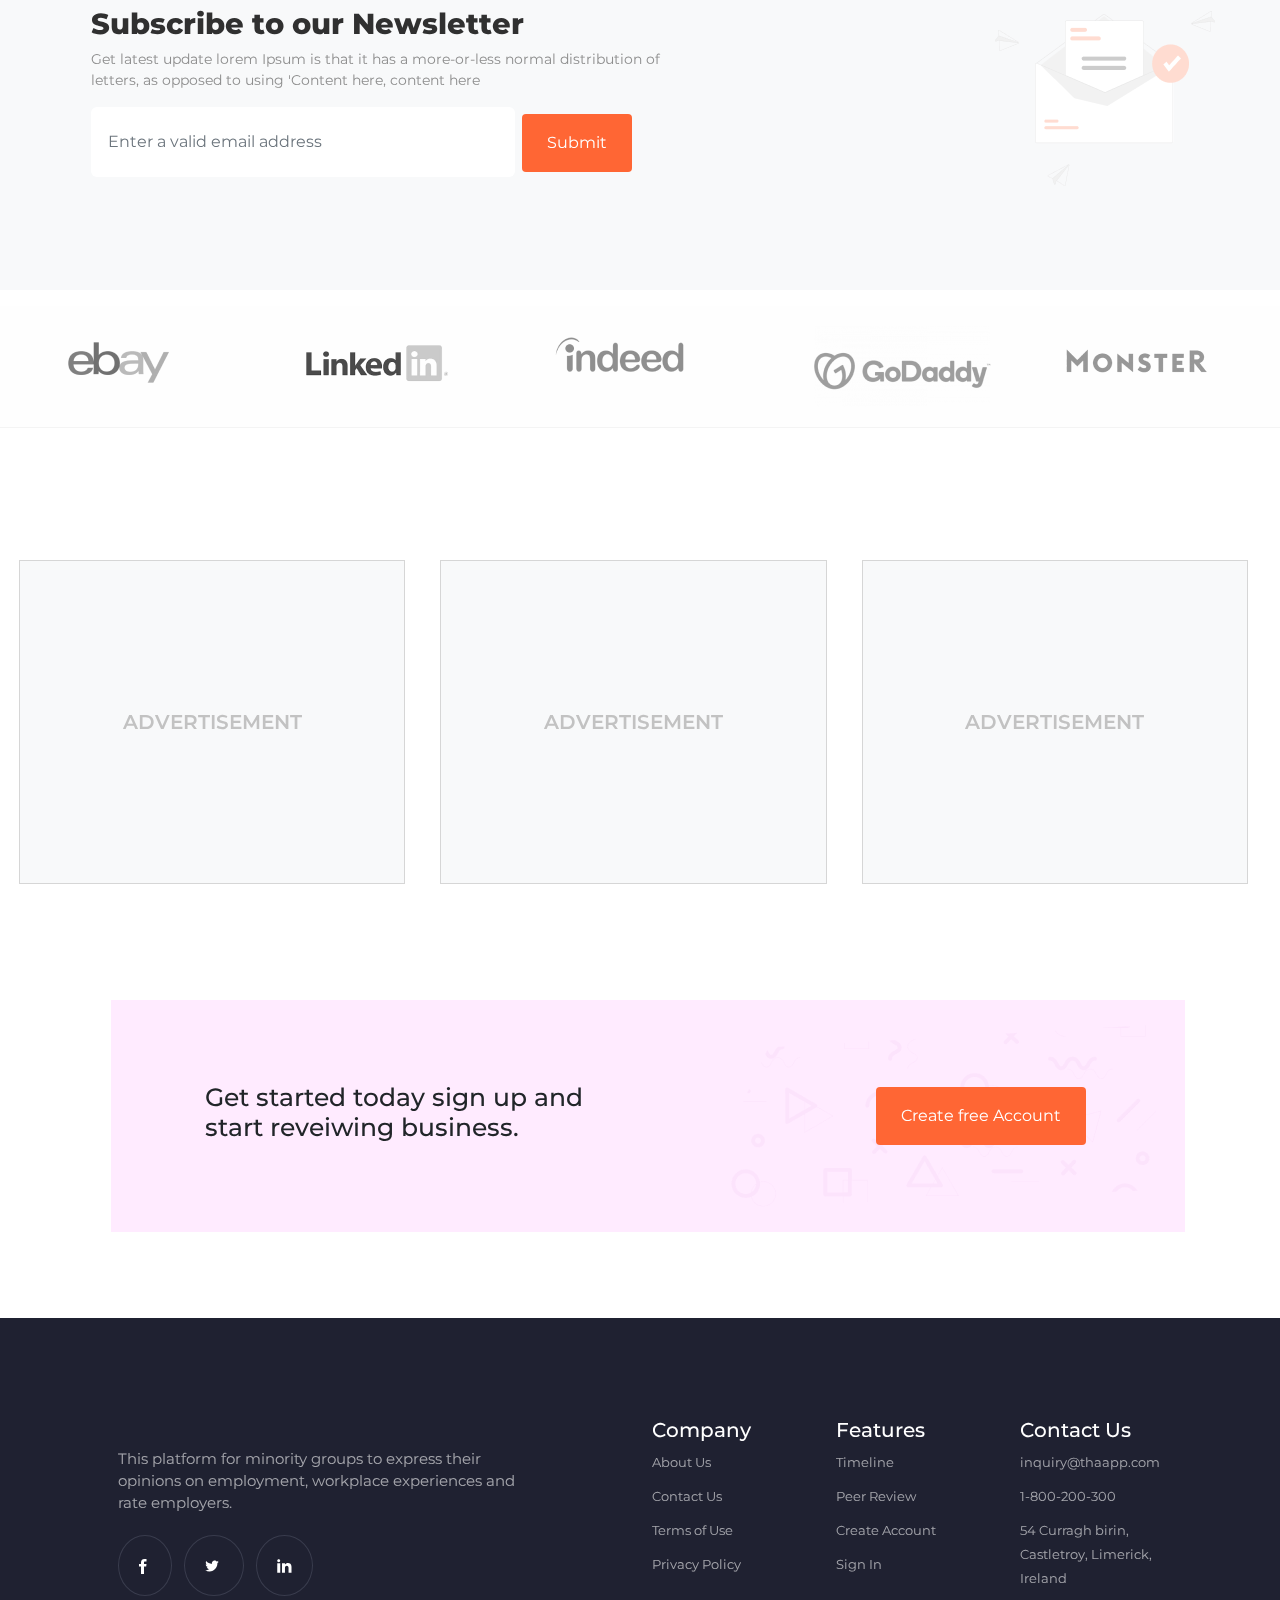
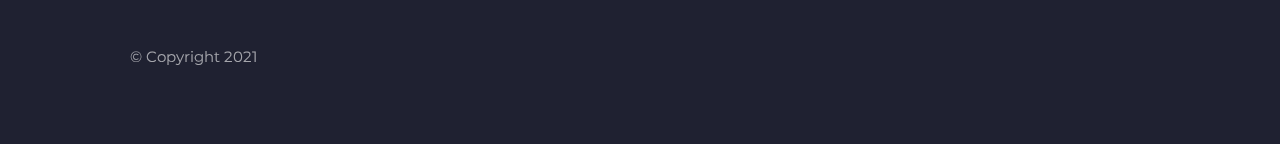
==== commit 1468c689: "chore : fixed issues" ====
--- a/index.html
+++ b/index.html
@@ -41,7 +41,7 @@
 
   <main>
     <div class="position-relative overflow-hidden text-left bg-lilac bg-banner">
-      <div class="col-md-6 p-lg-5 mx-auto my-5 ml-6 banner">
+      <div class="col-md-6 p-lg-5 my-5 ml-6 banner" style="margin-right : auto !important">
         <div class="col-md-10">
           <h1 class="display-4 text">Grow your business
             with real-time reviews</h1>
--- a/product.css
+++ b/product.css
@@ -69,8 +69,9 @@
 .ml-50{
     margin-left: 50px !important;
 }
+
 .ml-6{
-    margin-left: 6rem !important;
+  margin-left: 6rem !important;
 }
 
 
@@ -260,8 +261,8 @@
 
 .search-wrapper {
    background: white;
-    border-radius: 6px;
-  margin-top: 20px;
+    box-shadow: 0 4px 20px -2px #e9e9e9;
+
 }
 
 /* Form text input */
@@ -365,8 +366,8 @@
   z-index: 999;
 }
 .biz-card.card{
-  width: 290px;
-  text-align: left;
+  width: 85%;
+  margin-right: 80px;  text-align: left;
   z-index: 999;
   background: #FFFFFF;
   border: 1px solid #FBFBFB;
@@ -553,10 +554,13 @@
   .pl-30 {
     padding: 30px 10px;
   }
-}
-/* .header-biz,.biz-card.header-testimonial{
-  box-shadow: 0px 4pxs 11px 5px rgb(48 48 48 / 22%);
-
-} */
-
-
+  .biz-card.card{
+    width: 90%;
+  }
+}
+.header-biz,.biz-card.header-testimonial{
+  box-shadow: 0px 4px 11px 5px rgb(48 48 48 / 22%);
+
+}
+
+
